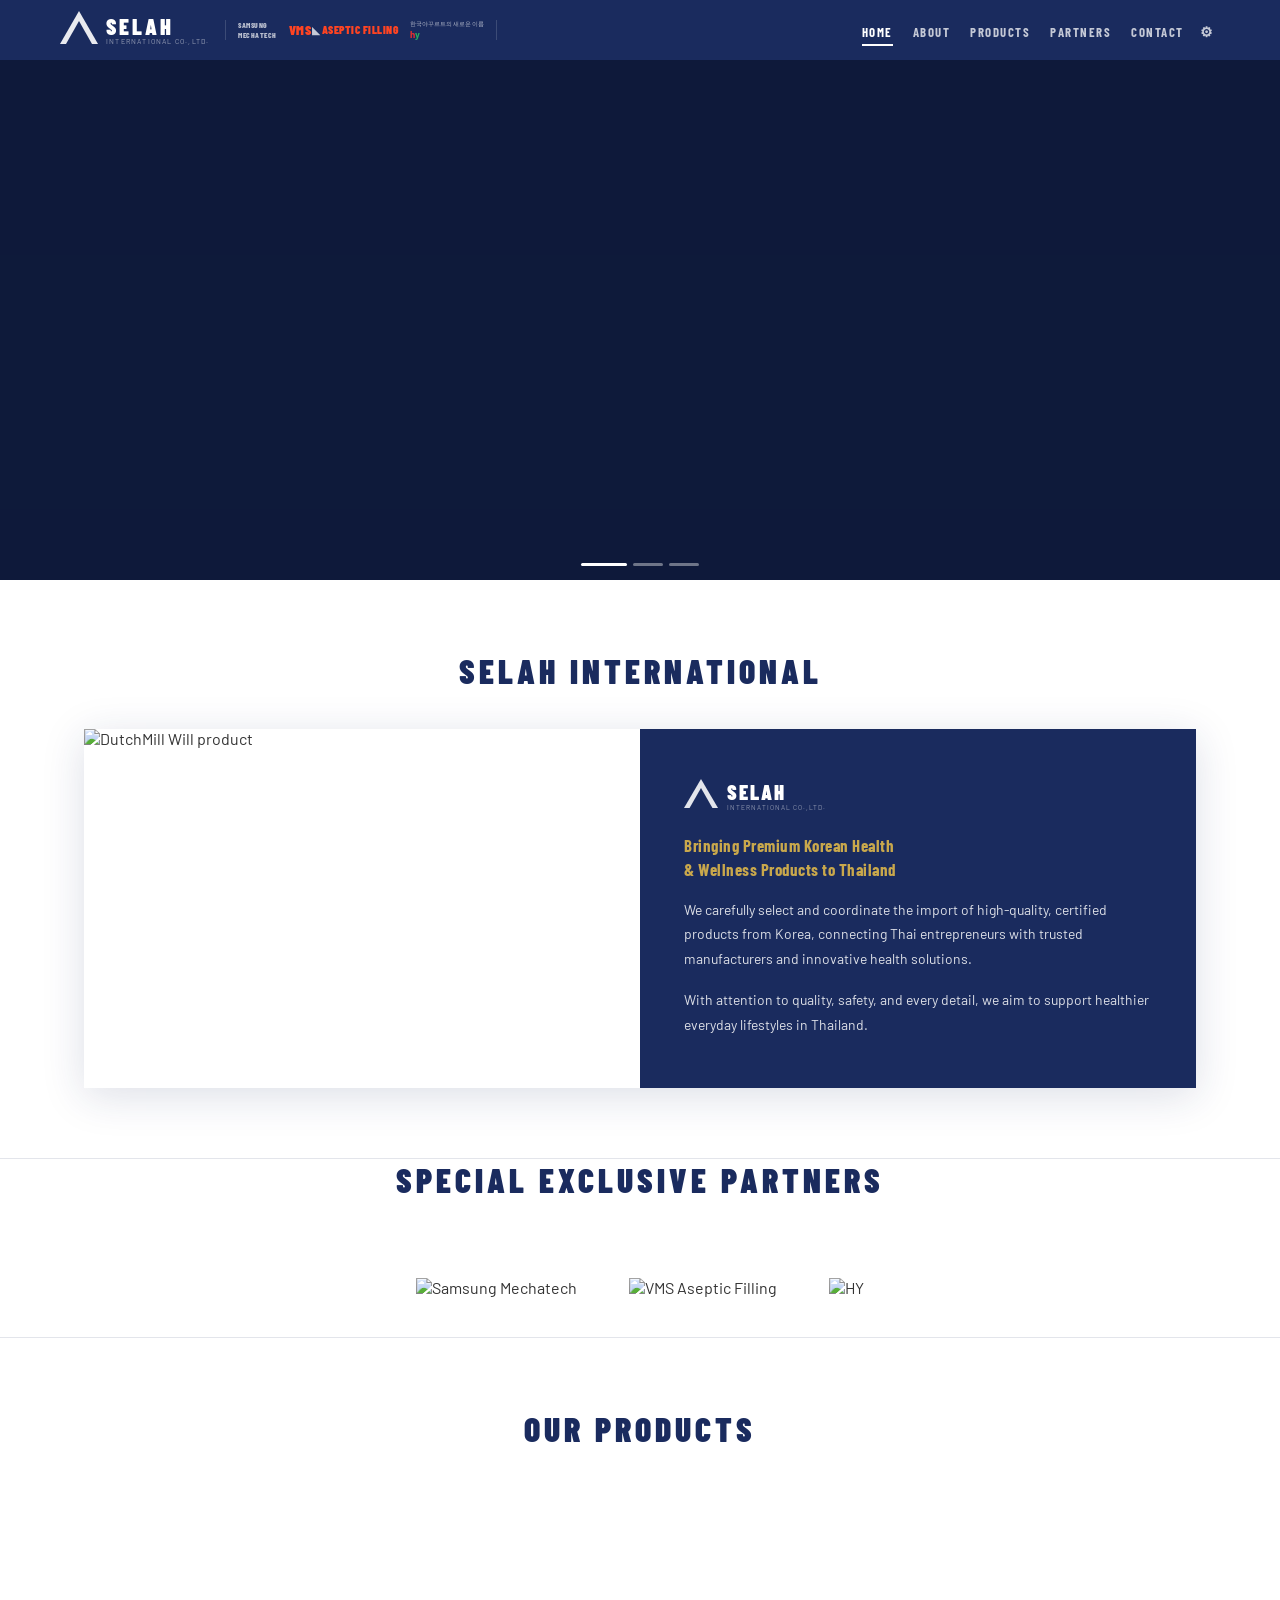
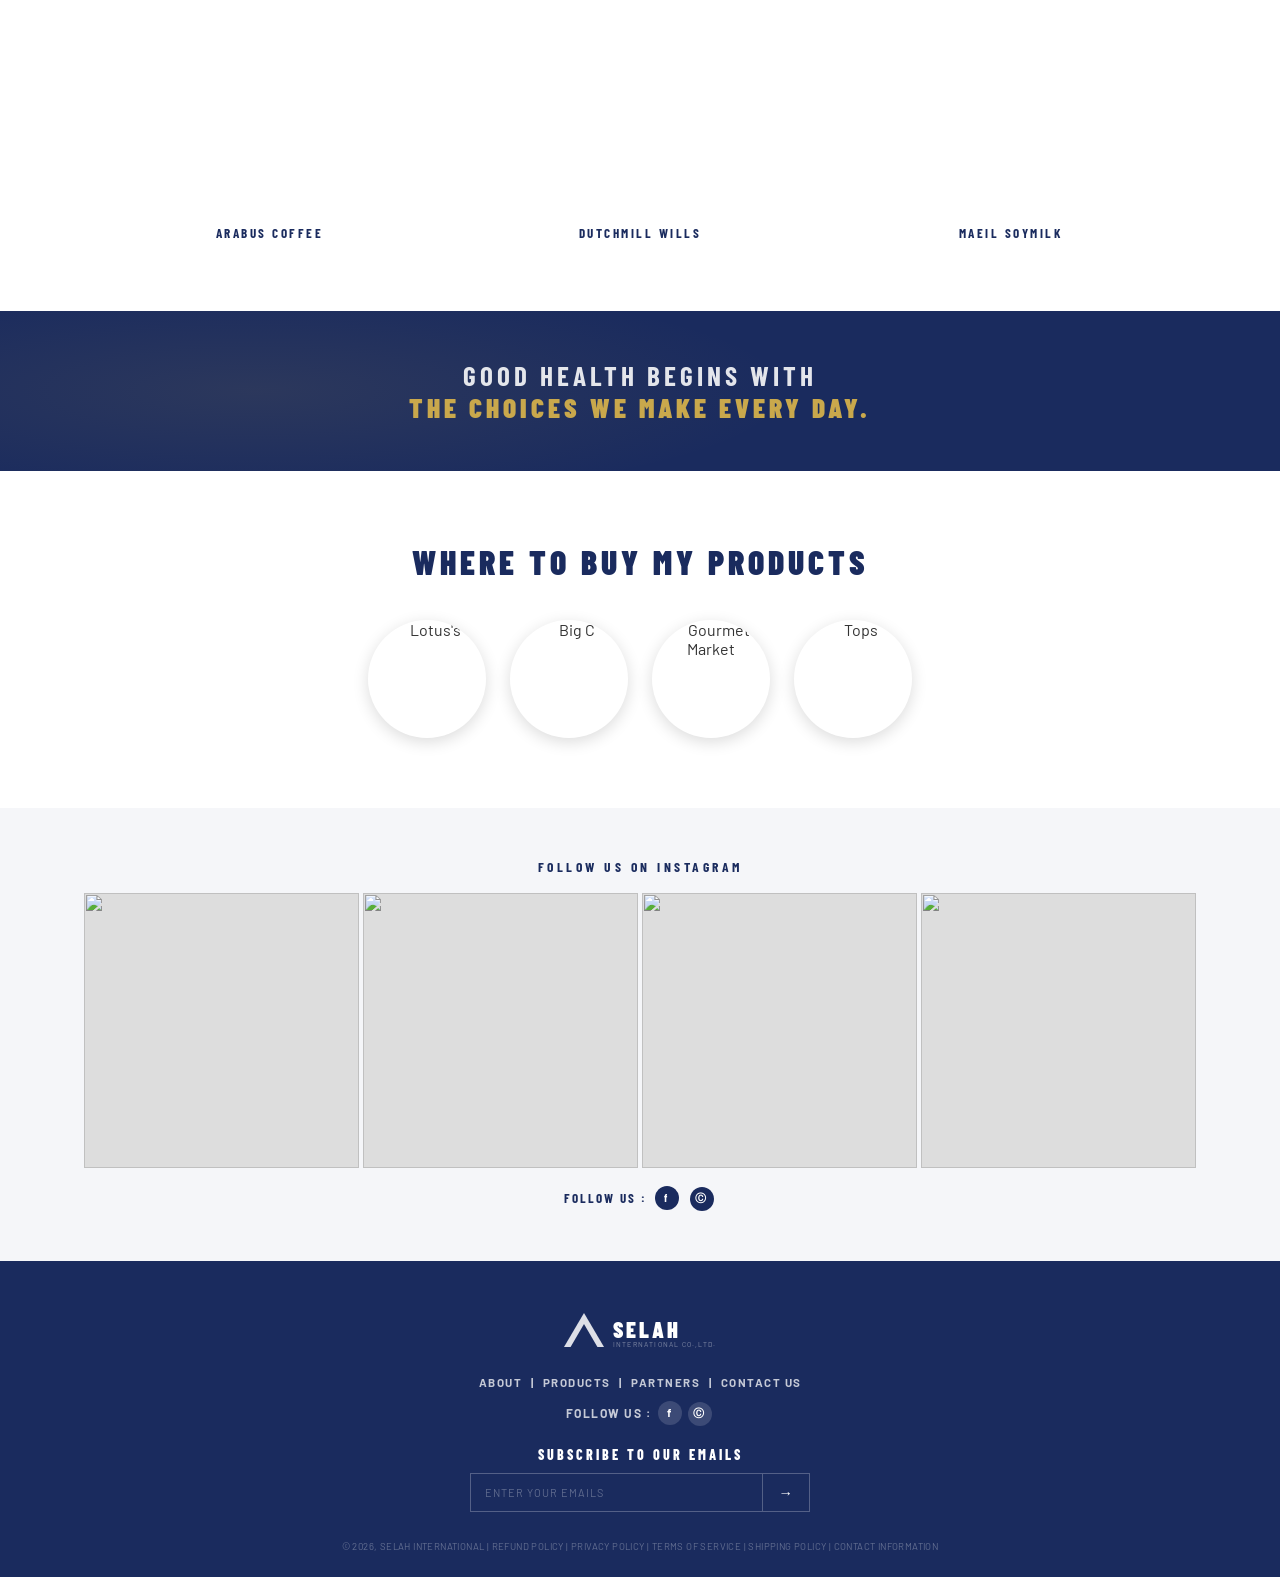
==== index.html @ b57c9bf7 "Initial commit: Selah International website with admin CMS - All pages use placehold.co mockup image" ====
<!DOCTYPE html>
<html lang="en">
<head>
  <meta charset="UTF-8">
  <meta name="viewport" content="width=device-width, initial-scale=1.0">
  <title>SELAH INTERNATIONAL — Premium Korean Health &amp; Wellness</title>
  <meta name="description" content="Bringing Premium Korean Health & Wellness Products to Thailand">
  <link rel="stylesheet" href="css/style.css">
</head>
<body>

<nav class="navbar" id="navbar">
  <div class="nav-wrap">
    <a class="brand" href="index.html">
      <div class="brand-logo"></div>
      <div class="brand-text">
        <span class="brand-name">SELAH</span>
        <span class="brand-sub">INTERNATIONAL CO.,LTD.</span>
      </div>
    </a>
    <div class="nav-partners">
      <div class="nav-p"><span class="np-samsung">SAMSUNG<br>MECHATECH</span></div>
      <div class="nav-p"><span class="np-vms">VMS<span> &#9699;</span><small>ASEPTIC FILLING</small></span></div>
      <div class="nav-p"><span class="np-hy">&#54620;&#44397;&#50556;&#44984;&#47476;&#53944;&#51032; &#49352;&#47196;&#50868; &#51060;&#47492;<br><b style="color:#e63030">h</b><b style="color:#27ae60">y</b></span></div>
    </div>
    <ul class="nav-links">
      <li><a href="index.html" class="active">HOME</a></li>
      <li><a href="about.html">ABOUT</a></li>
      <li><a href="products.html">PRODUCTS</a></li>
      <li><a href="partners.html">PARTNERS</a></li>
      <li><a href="contact.html">CONTACT</a></li>
      <li><a href="admin.html" class="nav-globe" title="Admin">&#9881;</a></li>
    </ul>
    <button class="hamburger" id="ham" aria-label="Menu"><span></span><span></span><span></span></button>
  </div>
</nav>
<nav class="mob-nav" id="mobNav">
  <a href="index.html" class="active">HOME</a>
  <a href="about.html">ABOUT</a>
  <a href="products.html">PRODUCTS</a>
  <a href="partners.html">PARTNERS</a>
  <a href="contact.html">CONTACT</a>
  <a href="admin.html">ADMIN</a>
</nav>

<!-- HERO SLIDER -->
<section class="hero">
  <div class="slide on">
    <div class="slide-bg" data-cms-bg="home-hero-1" style="background-image:url('https://placehold.co/1920x600/1a2b5e/ffffff?text=Hero+Slide+1')"></div>
    <div class="slide-shade"></div>
  </div>
  <div class="slide">
    <div class="slide-bg" data-cms-bg="home-hero-2" style="background-image:url('https://placehold.co/1920x600/2a3b6e/ffffff?text=Hero+Slide+2');background-position:center 20%"></div>
    <div class="slide-shade"></div>
  </div>
  <div class="slide">
    <div class="slide-bg" data-cms-bg="home-hero-3" style="background-image:url('https://placehold.co/1920x600/3a4b7e/ffffff?text=Hero+Slide+3')"></div>
    <div class="slide-shade"></div>
  </div>
  <div class="hero-dots">
    <span class="hdot on"></span><span class="hdot"></span><span class="hdot"></span>
  </div>
</section>

<!-- SELAH INTERNATIONAL INTRO -->
<section class="sec">
  <div class="wrap">
    <h2 class="sec-title" data-anim="up" data-cms="home-intro-title">SELAH INTERNATIONAL</h2>
    <div class="intro-grid" data-anim="up">
      <div class="intro-photo">
        <img data-cms-img="home-intro-photo" src="https://placehold.co/600x400/e8e8e8/999999?text=Intro+Photo" alt="DutchMill Will product" loading="lazy">
      </div>
      <div class="intro-card">
        <div class="intro-card-logo">
          <div class="card-logo-mark"></div>
          <div class="card-logo-texts">
            <span class="card-logo-name">SELAH</span>
            <span class="card-logo-sub">INTERNATIONAL CO.,LTD.</span>
          </div>
        </div>
        <p class="intro-tagline" data-cms="home-intro-tagline">Bringing Premium Korean Health<br>&amp; Wellness Products to Thailand</p>
        <p class="intro-body" data-cms="home-intro-body1">We carefully select and coordinate the import of high-quality, certified products from Korea, connecting Thai entrepreneurs with trusted manufacturers and innovative health solutions.</p>
        <p class="intro-body" data-cms="home-intro-body2">With attention to quality, safety, and every detail, we aim to support healthier everyday lifestyles in Thailand.</p>
      </div>
    </div>
  </div>
</section>

<!-- SPECIAL EXCLUSIVE PARTNERS -->
<div class="ep-strip">
  <div class="wrap">
    <h2 class="sec-title" data-anim="up" data-cms="home-ep-title">SPECIAL EXCLUSIVE PARTNERS</h2>
    <div class="ep-row" data-stagger>
      <div class="ep-item" data-anim="up">
        <img data-cms-img="home-ep-samsung" src="https://placehold.co/200x50/e8e8e8/1a2b5e?text=Samsung+Mechatech" alt="Samsung Mechatech">
      </div>
      <div class="ep-item" data-anim="up">
        <img data-cms-img="home-ep-vms" src="https://placehold.co/200x50/e8e8e8/cc1100?text=VMS+Aseptic" alt="VMS Aseptic Filling">
      </div>
      <div class="ep-item" data-anim="up">
        <img data-cms-img="home-ep-hy" src="https://placehold.co/200x50/e8e8e8/e63030?text=HY" alt="HY">
      </div>
    </div>
  </div>
</div>

<!-- OUR PRODUCTS -->
<section class="sec">
  <div class="wrap">
    <h2 class="sec-title" data-anim="up" data-cms="home-products-title">OUR PRODUCTS</h2>
    <div class="products-grid" data-stagger>
      <div class="prod-card" data-anim="up">
        <div class="prod-card-img" data-cms-bg="home-prod-1" style="background-image:url('https://placehold.co/400x350/f0e6d3/333333?text=Arabus+Coffee')"></div>
        <p class="prod-label" data-cms="home-prod-label-1">ARABUS COFFEE</p>
      </div>
      <div class="prod-card" data-anim="up">
        <div class="prod-card-img" data-cms-bg="home-prod-2" style="background-image:url('https://placehold.co/400x350/d3e6f0/333333?text=DutchMill+Wills')"></div>
        <p class="prod-label" data-cms="home-prod-label-2">DUTCHMILL WILLS</p>
      </div>
      <div class="prod-card" data-anim="up">
        <div class="prod-card-img" data-cms-bg="home-prod-3" style="background-image:url('https://placehold.co/400x350/e6f0d3/333333?text=Maeil+Soymilk')"></div>
        <p class="prod-label" data-cms="home-prod-label-3">MAEIL SOYMILK</p>
      </div>
    </div>
  </div>
</section>

<!-- BANNER QUOTE -->
<div class="banner">
  <p class="banner-l1" data-anim="fade" data-cms="home-banner-l1">GOOD HEALTH BEGINS WITH</p>
  <p class="banner-l2" data-anim="fade" data-cms="home-banner-l2">THE CHOICES WE MAKE EVERY DAY.</p>
</div>

<!-- WHERE TO BUY -->
<section class="sec">
  <div class="wrap-md" style="text-align:center">
    <h2 class="sec-title" data-anim="up" data-cms="home-retail-title">WHERE TO BUY MY PRODUCTS</h2>
    <div class="retail-row" data-stagger>
      <div class="retail-circle" data-anim="scale"><img data-cms-img="home-retail-1" src="https://placehold.co/120x120/ffffff/333333?text=Lotus's" alt="Lotus's"></div>
      <div class="retail-circle" data-anim="scale"><img data-cms-img="home-retail-2" src="https://placehold.co/120x120/ffffff/e63030?text=Big+C" alt="Big C"></div>
      <div class="retail-circle" data-anim="scale"><img data-cms-img="home-retail-3" src="https://placehold.co/120x120/ffffff/333333?text=Gourmet" alt="Gourmet Market"></div>
      <div class="retail-circle" data-anim="scale"><img data-cms-img="home-retail-4" src="https://placehold.co/120x120/ffffff/333333?text=Tops" alt="Tops"></div>
    </div>
  </div>
</section>

<!-- INSTAGRAM -->
<div class="ig-sec sec-sm">
  <div class="wrap">
    <p class="ig-label" data-anim="up" data-cms="home-ig-label">FOLLOW US ON INSTAGRAM</p>
    <div class="ig-grid" data-stagger>
      <div class="ig-tile" data-anim="up"><img data-cms-img="home-ig-1" src="https://placehold.co/300x300/e8e8e8/999999?text=IG+1" alt="" loading="lazy"></div>
      <div class="ig-tile" data-anim="up"><img data-cms-img="home-ig-2" src="https://placehold.co/300x300/e0e0e0/999999?text=IG+2" alt="" loading="lazy"></div>
      <div class="ig-tile" data-anim="up"><img data-cms-img="home-ig-3" src="https://placehold.co/300x300/d8d8d8/999999?text=IG+3" alt="" loading="lazy"></div>
      <div class="ig-tile" data-anim="up"><img data-cms-img="home-ig-4" src="https://placehold.co/300x300/d0d0d0/999999?text=IG+4" alt="" loading="lazy"></div>
    </div>
    <p class="ig-follow" data-anim="fade">FOLLOW US : <a href="#" aria-label="Facebook">f</a> <a href="#" aria-label="Instagram">&#9400;</a></p>
  </div>
</div>

<!-- FOOTER -->
<footer class="footer">
  <div class="footer-in">
    <div class="foot-logo">
      <div class="foot-logo-mark"></div>
      <div class="foot-logo-text">
        <div class="foot-logo-name">SELAH</div>
        <div class="foot-logo-sub">INTERNATIONAL CO.,LTD.</div>
      </div>
    </div>
    <nav class="foot-nav"><a href="about.html">ABOUT</a> | <a href="products.html">PRODUCTS</a> | <a href="partners.html">PARTNERS</a> | <a href="contact.html">CONTACT US</a></nav>
    <p class="foot-follow">FOLLOW US : <a href="#" class="foot-social">f</a><a href="#" class="foot-social">&#9400;</a></p>
    <p class="foot-sub-title">SUBSCRIBE TO OUR EMAILS</p>
    <div class="foot-sub-form"><input type="email" placeholder="ENTER YOUR EMAILS" aria-label="Email"><button aria-label="Subscribe">&#8594;</button></div>
    <p class="foot-copy" data-cms="footer-copy">&copy; 2026, SELAH INTERNATIONAL | REFUND POLICY | PRIVACY POLICY | TERMS OF SERVICE | SHIPPING POLICY | CONTACT INFORMATION</p>
  </div>
</footer>

<script src="js/main.js"></script>
<script src="js/cms.js"></script>
</body>
</html>
---- css/style.css ----
/* ============================================================
   SELAH INTERNATIONAL — MASTER STYLESHEET v3
   Pixel-perfect match to design mockup
   Navy #1a2b5e · White #fff · Gold #c9a84c
   Font: Barlow + Barlow Condensed
   ============================================================ */

@import url('https://fonts.googleapis.com/css2?family=Barlow:ital,wght@0,300;0,400;0,600;0,700;0,800;1,400&family=Barlow+Condensed:wght@500;600;700;800;900&display=swap');

*, *::before, *::after { box-sizing: border-box; margin: 0; padding: 0; }

:root {
  --navy:       #1a2b5e;
  --navy-dark:  #0e1a3a;
  --navy-mid:   #223070;
  --white:      #ffffff;
  --gold:       #c9a84c;
  --red:        #e63030;
  --green:      #27ae60;
  --body-text:  #333333;
  --mid-gray:   #666666;
  --light-gray: #f5f6f9;
  --border:     #1a2b5e;
  --ease:       cubic-bezier(0.25, 0.46, 0.45, 0.94);
}

html { scroll-behavior: smooth; }
body { font-family: 'Barlow', sans-serif; color: var(--body-text); background: #fff; overflow-x: hidden; }
a { text-decoration: none; color: inherit; }
img { display: block; max-width: 100%; }
button { cursor: pointer; font-family: inherit; }

/* ============================================================
   SCROLL REVEAL ANIMATIONS
   ============================================================ */
[data-anim] {
  opacity: 0;
  transition: opacity 0.7s var(--ease), transform 0.7s var(--ease);
}
[data-anim="up"]    { transform: translateY(40px); }
[data-anim="left"]  { transform: translateX(-50px); }
[data-anim="right"] { transform: translateX(50px); }
[data-anim="scale"] { transform: scale(0.9); }
[data-anim="fade"]  { transform: none; }

[data-anim].in {
  opacity: 1;
  transform: none !important;
}

/* Stagger children */
[data-stagger] > [data-anim]:nth-child(1) { transition-delay: 0.00s; }
[data-stagger] > [data-anim]:nth-child(2) { transition-delay: 0.12s; }
[data-stagger] > [data-anim]:nth-child(3) { transition-delay: 0.24s; }
[data-stagger] > [data-anim]:nth-child(4) { transition-delay: 0.36s; }

/* ============================================================
   NAVBAR
   ============================================================ */
.navbar {
  background: var(--navy);
  position: sticky;
  top: 0;
  z-index: 9000;
  width: 100%;
  transition: box-shadow 0.3s;
}
.navbar.shadow { box-shadow: 0 2px 20px rgba(0,0,0,0.4); }

.nav-wrap {
  max-width: 1200px;
  margin: 0 auto;
  padding: 0 20px;
  height: 60px;
  display: flex;
  align-items: center;
  gap: 16px;
}

/* Brand */
.brand { display: flex; align-items: center; gap: 8px; flex-shrink: 0; }
.brand-logo {
  width: 38px; height: 38px;
  position: relative; flex-shrink: 0;
}
.brand-logo::before {
  content: '';
  position: absolute;
  left: 50%; top: 0;
  transform: translateX(-50%);
  width: 0; height: 0;
  border-left: 19px solid transparent;
  border-right: 19px solid transparent;
  border-bottom: 33px solid rgba(255,255,255,0.9);
}
.brand-logo::after {
  content: '';
  position: absolute;
  left: 50%; top: 10px;
  transform: translateX(-50%);
  width: 0; height: 0;
  border-left: 13px solid transparent;
  border-right: 13px solid transparent;
  border-bottom: 23px solid var(--navy);
}
.brand-text { display: flex; flex-direction: column; line-height: 1; }
.brand-name {
  font-family: 'Barlow Condensed', sans-serif;
  font-size: 1.4rem; font-weight: 900;
  letter-spacing: 3px; color: #fff;
}
.brand-sub {
  font-size: 0.45rem; letter-spacing: 1.2px;
  color: rgba(255,255,255,0.55);
  text-transform: uppercase;
  margin-top: 1px;
}

/* Partner micro-logos in nav */
.nav-partners {
  display: flex;
  align-items: center;
  gap: 12px;
  padding: 0 12px;
  border-left: 1px solid rgba(255,255,255,0.15);
  border-right: 1px solid rgba(255,255,255,0.15);
  flex-shrink: 0;
}
.nav-p { display: flex; align-items: center; }
.nav-p img { height: 28px; object-fit: contain; filter: brightness(0) invert(1); opacity: 0.75; }
/* Text fallbacks */
.np-samsung {
  font-family: 'Barlow Condensed', sans-serif;
  font-size: 0.48rem; font-weight: 800;
  color: rgba(255,255,255,0.7);
  letter-spacing: 0.5px; line-height: 1.3;
}
.np-vms {
  font-family: 'Barlow Condensed', sans-serif;
  font-size: 0.85rem; font-weight: 900;
  color: #ff4422; letter-spacing: 0.5px;
  display: flex; align-items: center; gap: 1px;
}
.np-vms span { color: rgba(255,255,255,0.75); font-size: 0.65rem; }
.np-hy { font-size: 0.38rem; color: rgba(255,255,255,0.65); line-height: 1.3; }
.np-hy b { font-size: 0.6rem; }

/* Nav links */
.nav-links {
  list-style: none;
  display: flex;
  align-items: center;
  gap: 0;
  margin-left: auto;
}
.nav-links a {
  font-family: 'Barlow Condensed', sans-serif;
  font-size: 0.8rem; font-weight: 700;
  letter-spacing: 1.5px;
  color: rgba(255,255,255,0.75);
  padding: 6px 10px;
  text-transform: uppercase;
  position: relative;
  transition: color 0.2s;
}
.nav-links a::after {
  content: '';
  position: absolute; bottom: 0; left: 10px; right: 10px;
  height: 2px; background: #fff;
  transform: scaleX(0);
  transition: transform 0.25s var(--ease);
}
.nav-links a:hover,
.nav-links a.active { color: #fff; }
.nav-links a:hover::after,
.nav-links a.active::after { transform: scaleX(1); }
.nav-globe { font-size: 0.9rem !important; padding: 6px 6px !important; }

/* Hamburger */
.hamburger {
  display: none; background: none; border: none;
  flex-direction: column; gap: 5px;
  padding: 6px; margin-left: auto;
}
.hamburger span {
  display: block; width: 22px; height: 2px;
  background: #fff; border-radius: 1px;
  transition: transform 0.3s, opacity 0.3s;
}
.hamburger.open span:nth-child(1) { transform: translateY(7px) rotate(45deg); }
.hamburger.open span:nth-child(2) { opacity: 0; }
.hamburger.open span:nth-child(3) { transform: translateY(-7px) rotate(-45deg); }

/* Mobile drawer */
.mob-nav {
  position: fixed; top: 60px; left: 0; right: 0; bottom: 0;
  background: var(--navy-dark);
  z-index: 8999;
  display: none;
  flex-direction: column;
  padding: 28px 28px;
  gap: 0;
  transform: translateX(100%);
  transition: transform 0.35s var(--ease);
}
.mob-nav.open { transform: none; }
.mob-nav a {
  font-family: 'Barlow Condensed', sans-serif;
  font-size: 1.8rem; font-weight: 800;
  letter-spacing: 3px; color: rgba(255,255,255,0.75);
  padding: 14px 0;
  border-bottom: 1px solid rgba(255,255,255,0.08);
  transition: color 0.2s, padding-left 0.2s;
}
.mob-nav a:hover, .mob-nav a.active { color: #fff; padding-left: 10px; }

/* ============================================================
   HERO SLIDER
   ============================================================ */
.hero {
  position: relative;
  height: clamp(280px, 48vw, 520px);
  overflow: hidden;
  background: var(--navy-dark);
}
.slide {
  position: absolute; inset: 0;
  opacity: 0;
  transition: opacity 0.9s ease;
}
.slide.on { opacity: 1; }
.slide-bg {
  width: 100%; height: 100%;
  background-size: cover; background-position: center;
  transform: scale(1.06);
  transition: transform 6s linear;
}
.slide.on .slide-bg { transform: scale(1); }
.slide-shade {
  position: absolute; inset: 0;
  background: rgba(15, 26, 58, 0.3);
}
/* Dots */
.hero-dots {
  position: absolute; bottom: 14px; left: 50%;
  transform: translateX(-50%);
  display: flex; gap: 6px; z-index: 5;
}
.hdot {
  width: 30px; height: 3px; border-radius: 2px;
  background: rgba(255,255,255,0.4);
  cursor: pointer;
  transition: all 0.3s;
}
.hdot.on { background: #fff; width: 46px; }

/* ============================================================
   COMMON SECTIONS
   ============================================================ */
.wrap { max-width: 1160px; margin: 0 auto; padding: 0 24px; }
.wrap-sm { max-width: 760px; margin: 0 auto; padding: 0 24px; }
.wrap-md { max-width: 940px; margin: 0 auto; padding: 0 24px; }

.sec { padding: 70px 0; }
.sec-sm { padding: 50px 0; }

.sec-title {
  font-family: 'Barlow Condensed', sans-serif;
  font-size: clamp(1.65rem, 3vw, 2.1rem);
  font-weight: 900;
  letter-spacing: 4px;
  color: var(--navy);
  text-align: center;
  margin-bottom: 38px;
  text-transform: uppercase;
}

/* ============================================================
   HOME: INTRO GRID
   ============================================================ */
.intro-grid {
  display: grid;
  grid-template-columns: 1fr 1fr;
  overflow: hidden;
  box-shadow: 0 8px 40px rgba(26,43,94,0.15);
}
.intro-photo {
  overflow: hidden; position: relative;
  min-height: 300px;
}
.intro-photo img {
  width: 100%; height: 100%;
  object-fit: cover;
  transition: transform 7s linear;
}
.intro-photo:hover img { transform: scale(1.04); }

.intro-card {
  background: var(--navy);
  padding: 50px 44px;
  display: flex; flex-direction: column;
  justify-content: center; gap: 16px;
}
.intro-card-logo {
  display: flex; align-items: center; gap: 9px;
  margin-bottom: 4px;
}
.card-logo-mark {
  width: 34px; height: 34px; position: relative; flex-shrink: 0;
}
.card-logo-mark::before {
  content: ''; position: absolute; left: 50%; top: 0;
  transform: translateX(-50%);
  width: 0; height: 0;
  border-left: 17px solid transparent;
  border-right: 17px solid transparent;
  border-bottom: 29px solid rgba(255,255,255,0.88);
}
.card-logo-mark::after {
  content: ''; position: absolute; left: 50%; top: 9px;
  transform: translateX(-50%);
  width: 0; height: 0;
  border-left: 12px solid transparent;
  border-right: 12px solid transparent;
  border-bottom: 21px solid var(--navy);
}
.card-logo-texts { display: flex; flex-direction: column; line-height: 1; }
.card-logo-name {
  font-family: 'Barlow Condensed', sans-serif;
  font-size: 1.3rem; font-weight: 900;
  letter-spacing: 2px; color: #fff;
}
.card-logo-sub {
  font-size: 0.42rem; letter-spacing: 1px;
  color: rgba(255,255,255,0.5); margin-top: 1px;
}
.intro-tagline {
  font-family: 'Barlow Condensed', sans-serif;
  font-size: 1.05rem; font-weight: 700;
  color: var(--gold); letter-spacing: 0.5px;
  line-height: 1.45;
}
.intro-body {
  font-size: 0.87rem;
  color: rgba(255,255,255,0.85);
  line-height: 1.78;
}

/* ============================================================
   HOME: EXCLUSIVE PARTNERS STRIP
   ============================================================ */
.ep-strip {
  border-top: 1px solid rgba(26,43,94,0.12);
  border-bottom: 1px solid rgba(26,43,94,0.12);
}
.ep-row {
  display: flex;
  align-items: center;
  justify-content: center;
  gap: 52px;
  flex-wrap: wrap;
  padding: 40px 24px;
}
.ep-item {
  display: flex; align-items: center;
  transition: transform 0.3s var(--ease);
}
.ep-item:hover { transform: translateY(-3px); }
.ep-item img { max-height: 40px; object-fit: contain; }
/* text fallbacks */
.ep-txt-samsung {
  font-family: 'Barlow Condensed', sans-serif;
  font-size: 0.72rem; font-weight: 800;
  color: var(--navy); letter-spacing: 1px; line-height: 1.2;
  display: flex; align-items: center; gap: 8px;
}
.ep-txt-samsung .sm-icon {
  width: 32px; height: 32px; border-radius: 4px;
  background: linear-gradient(135deg,#e03,#36f,#e03);
  display: flex; align-items: center; justify-content: center;
  color: #fff; font-size: 1rem;
}
.ep-txt-vms {
  font-family: 'Barlow Condensed', sans-serif;
  font-size: 1.5rem; font-weight: 900;
  color: #cc1100; letter-spacing: 1px;
  display: flex; align-items: center; gap: 2px;
}
.ep-txt-vms small {
  font-size: 0.55rem; letter-spacing: 3px;
  color: var(--navy); font-weight: 700;
  display: block; margin-top: 2px; line-height: 1;
}
.ep-txt-vms .vt { color: var(--navy); font-size: 1.1rem; }
.ep-txt-hy {
  font-size: 0.44rem; color: #777; line-height: 1.4;
  display: flex; align-items: center; gap: 4px;
}
.ep-txt-hy b { font-size: 0.75rem; }

/* ============================================================
   HOME: PRODUCTS GRID
   ============================================================ */
.products-grid {
  display: grid;
  grid-template-columns: repeat(3, 1fr);
  gap: 0;
}
.prod-card {
  position: relative; overflow: hidden;
  cursor: pointer;
}
.prod-card-img {
  width: 100%;
  padding-bottom: 88%;
  background-size: cover;
  background-position: center;
  transition: transform 0.6s var(--ease);
}
.prod-card:hover .prod-card-img { transform: scale(1.06); }
.prod-label {
  text-align: center;
  font-family: 'Barlow Condensed', sans-serif;
  font-size: 0.82rem; font-weight: 700;
  letter-spacing: 2.5px;
  color: var(--navy);
  padding: 12px 8px 0;
  text-transform: uppercase;
}

/* ============================================================
   BANNER QUOTE
   ============================================================ */
.banner {
  background: var(--navy);
  padding: 48px 24px;
  text-align: center;
  position: relative; overflow: hidden;
}
.banner::before {
  content: '';
  position: absolute; inset: 0;
  background: radial-gradient(ellipse 60% 100% at 20% 50%, rgba(201,168,76,0.1) 0%, transparent 70%);
}
.banner-l1 {
  font-family: 'Barlow Condensed', sans-serif;
  font-size: clamp(1.2rem, 2.8vw, 1.7rem);
  font-weight: 700; letter-spacing: 4px;
  color: rgba(255,255,255,0.88);
  position: relative;
}
.banner-l2 {
  font-family: 'Barlow Condensed', sans-serif;
  font-size: clamp(1.2rem, 2.8vw, 1.7rem);
  font-weight: 900; letter-spacing: 4px;
  color: var(--gold);
  position: relative;
}

/* ============================================================
   WHERE TO BUY
   ============================================================ */
.retail-row {
  display: flex; justify-content: center;
  align-items: center; gap: 24px; flex-wrap: wrap;
}
.retail-circle {
  width: 118px; height: 118px;
  border-radius: 50%; overflow: hidden;
  box-shadow: 0 4px 16px rgba(0,0,0,0.14);
  transition: transform 0.35s var(--ease), box-shadow 0.35s;
  cursor: pointer;
}
.retail-circle:hover {
  transform: translateY(-6px) scale(1.05);
  box-shadow: 0 14px 32px rgba(0,0,0,0.2);
}
.retail-circle img { width: 100%; height: 100%; object-fit: cover; }

/* ============================================================
   INSTAGRAM SECTION
   ============================================================ */
.ig-sec { background: var(--light-gray); }
.ig-label {
  font-family: 'Barlow Condensed', sans-serif;
  font-size: 0.85rem; font-weight: 700;
  letter-spacing: 3.5px; color: var(--navy);
  text-align: center; margin-bottom: 18px;
}
.ig-grid {
  display: grid;
  grid-template-columns: repeat(4,1fr);
  gap: 4px; margin-bottom: 18px;
}
.ig-tile { aspect-ratio: 1; overflow: hidden; position: relative; background: #ddd; }
.ig-tile img { width: 100%; height: 100%; object-fit: cover; transition: transform 0.45s var(--ease); }
.ig-tile:hover img { transform: scale(1.09); }
.ig-tile::after {
  content: ''; position: absolute; inset: 0;
  background: rgba(26,43,94,0);
  transition: background 0.3s;
}
.ig-tile:hover::after { background: rgba(26,43,94,0.18); }

.ig-follow {
  text-align: center;
  font-family: 'Barlow Condensed', sans-serif;
  font-size: 0.82rem; font-weight: 700;
  letter-spacing: 2px; color: var(--navy);
}
.ig-follow a {
  display: inline-flex; align-items: center; justify-content: center;
  width: 24px; height: 24px;
  background: var(--navy); color: #fff;
  border-radius: 50%; font-size: 0.7rem;
  margin: 0 3px;
  transition: transform 0.2s, background 0.2s;
}
.ig-follow a:hover { transform: scale(1.15); background: var(--navy-mid); }

/* ============================================================
   FOOTER
   ============================================================ */
.footer {
  background: var(--navy);
  padding: 52px 24px 22px;
}
.footer-in {
  max-width: 640px; margin: 0 auto; text-align: center;
}
.foot-logo {
  display: flex; align-items: center; justify-content: center;
  gap: 9px; margin-bottom: 22px;
}
.foot-logo-mark {
  width: 40px; height: 40px; position: relative; flex-shrink: 0;
}
.foot-logo-mark::before {
  content: ''; position: absolute; left: 50%; top: 0;
  transform: translateX(-50%);
  width: 0; height: 0;
  border-left: 20px solid transparent;
  border-right: 20px solid transparent;
  border-bottom: 34px solid rgba(255,255,255,0.85);
}
.foot-logo-mark::after {
  content: ''; position: absolute; left: 50%; top: 11px;
  transform: translateX(-50%);
  width: 0; height: 0;
  border-left: 14px solid transparent;
  border-right: 14px solid transparent;
  border-bottom: 24px solid var(--navy);
}
.foot-logo-text { text-align: left; }
.foot-logo-name {
  font-family: 'Barlow Condensed', sans-serif;
  font-size: 1.4rem; font-weight: 900;
  letter-spacing: 3px; color: #fff; line-height: 1;
}
.foot-logo-sub {
  font-size: 0.44rem; letter-spacing: 1.2px;
  color: rgba(255,255,255,0.45);
}
.foot-nav {
  font-size: 0.72rem; font-weight: 700;
  letter-spacing: 1.5px;
  color: rgba(255,255,255,0.75);
  margin-bottom: 12px;
}
.foot-nav a { color: rgba(255,255,255,0.75); margin: 0 5px; transition: color 0.2s; }
.foot-nav a:hover { color: #fff; }
.foot-follow {
  font-size: 0.75rem; font-weight: 700;
  letter-spacing: 1.5px;
  color: rgba(255,255,255,0.75);
  margin-bottom: 20px;
}
.foot-social {
  display: inline-flex; align-items: center; justify-content: center;
  width: 24px; height: 24px; border-radius: 50%;
  background: rgba(255,255,255,0.15);
  color: #fff; font-size: 0.7rem; margin: 0 3px;
  transition: background 0.2s, transform 0.2s;
}
.foot-social:hover { background: rgba(255,255,255,0.28); transform: scale(1.12); }
.foot-sub-title {
  font-family: 'Barlow Condensed', sans-serif;
  font-size: 0.88rem; font-weight: 800;
  letter-spacing: 3px; color: #fff;
  margin-bottom: 10px;
}
.foot-sub-form {
  display: flex;
  border: 1.5px solid rgba(255,255,255,0.25);
  max-width: 340px; margin: 0 auto 26px;
  transition: border-color 0.25s;
}
.foot-sub-form:focus-within { border-color: rgba(255,255,255,0.55); }
.foot-sub-form input {
  flex: 1; background: none; border: none; outline: none;
  color: rgba(255,255,255,0.8);
  padding: 10px 14px;
  font-family: 'Barlow', sans-serif;
  font-size: 0.7rem; letter-spacing: 1px;
}
.foot-sub-form input::placeholder { color: rgba(255,255,255,0.3); font-size: 0.68rem; }
.foot-sub-form button {
  background: none; border: none;
  border-left: 1.5px solid rgba(255,255,255,0.25);
  color: #fff; padding: 10px 16px;
  font-size: 0.9rem;
  transition: background 0.2s;
}
.foot-sub-form button:hover { background: rgba(255,255,255,0.1); }
.foot-copy {
  font-size: 0.6rem; color: rgba(255,255,255,0.32);
  letter-spacing: 0.4px; line-height: 1.8;
}

/* ============================================================
   ABOUT PAGE
   ============================================================ */
.page-hero {
  height: clamp(220px, 28vw, 360px);
  overflow: hidden; position: relative;
  background: #0a1020;
}
.page-hero-bg {
  width: 100%; height: 100%;
  background-size: cover; background-position: center 35%;
  animation: heroZoom 9s ease-out forwards;
}
@keyframes heroZoom { from { transform: scale(1.06); } to { transform: scale(1); } }

/* About body text */
.about-title {
  font-family: 'Barlow Condensed', sans-serif;
  font-size: clamp(1.5rem, 3vw, 2rem);
  font-weight: 900; letter-spacing: 4px;
  color: var(--navy); text-align: center;
  margin-bottom: 28px;
}
.about-logo-center {
  display: flex; align-items: center; justify-content: center;
  gap: 10px; margin-bottom: 32px;
}
.about-logo-mark {
  width: 40px; height: 40px; position: relative;
}
.about-logo-mark::before {
  content: ''; position: absolute; left: 50%; top: 0;
  transform: translateX(-50%);
  width: 0; height: 0;
  border-left: 20px solid transparent;
  border-right: 20px solid transparent;
  border-bottom: 34px solid var(--navy);
}
.about-logo-mark::after {
  content: ''; position: absolute; left: 50%; top: 11px;
  transform: translateX(-50%);
  width: 0; height: 0;
  border-left: 14px solid transparent;
  border-right: 14px solid transparent;
  border-bottom: 24px solid #fff;
}
.about-logo-texts .al-name {
  font-family: 'Barlow Condensed', sans-serif;
  font-size: 1.4rem; font-weight: 900;
  letter-spacing: 2.5px; color: var(--navy); line-height: 1;
}
.about-logo-texts .al-sub {
  font-size: 0.42rem; letter-spacing: 1px;
  color: rgba(26,43,94,0.5);
}

.body-para {
  text-align: center;
  font-size: 0.92rem;
  line-height: 1.82;
  color: var(--body-text);
  max-width: 620px;
  margin: 0 auto 18px;
}
.body-para.bold { font-weight: 700; color: var(--navy); }

/* Full-width photo in about */
.about-photo {
  width: 100%;
  max-height: 400px;
  overflow: hidden;
}
.about-photo img { width: 100%; object-fit: cover; object-position: center; }

/* ============================================================
   SPECIAL EXCLUSIVE PARTNERS (about2 page)
   ============================================================ */
.sep-title {
  font-family: 'Barlow Condensed', sans-serif;
  font-size: clamp(1.5rem, 3vw, 2rem);
  font-weight: 900; letter-spacing: 4px;
  color: var(--navy); text-align: center;
  margin-bottom: 36px;
}
.partner-showcase {
  text-align: center;
  padding: 56px 24px;
  border-top: 1px solid rgba(26,43,94,0.1);
}
.ps-logo { margin: 0 auto 22px; display: flex; align-items: center; justify-content: center; }
.ps-logo img { max-height: 110px; max-width: 340px; object-fit: contain; }
.ps-name {
  font-family: 'Barlow Condensed', sans-serif;
  font-size: 1.05rem; font-weight: 800;
  letter-spacing: 3px; color: var(--navy);
  margin-bottom: 4px;
}
.ps-url {
  font-size: 0.75rem; font-weight: 700;
  letter-spacing: 2px; color: #666;
}

/* ============================================================
   PARTNERS PAGE
   ============================================================ */
.partner-block {
  text-align: center;
  padding: 60px 24px;
  border-top: 1px solid rgba(26,43,94,0.1);
  transition: background 0.3s;
}
.partner-block:first-of-type { border-top: none; }
.partner-block:hover { background: var(--light-gray); }

.pb-logo-wrap {
  margin: 0 auto 24px;
  display: flex; align-items: center; justify-content: center;
  min-height: 140px;
}
.pb-logo-wrap img {
  max-height: 145px; max-width: 300px;
  object-fit: contain;
  transition: transform 0.35s var(--ease);
}
.partner-block:hover .pb-logo-wrap img { transform: scale(1.04); }
.pb-name {
  font-family: 'Barlow Condensed', sans-serif;
  font-size: 1.1rem; font-weight: 800;
  letter-spacing: 3px; color: var(--navy);
  margin-bottom: 4px;
}
.pb-url {
  font-size: 0.75rem; font-weight: 700;
  letter-spacing: 2px; color: #666;
}

/* ============================================================
   PRODUCTS PAGE
   ============================================================ */
.prod-hero {
  height: clamp(260px, 40vw, 500px);
  overflow: hidden; position: relative;
  background: #1a0a00;
}
.prod-hero-bg {
  width: 100%; height: 100%;
  background-size: cover; background-position: center 25%;
  animation: heroZoom 9s ease-out forwards;
}
.prod-page-title {
  font-family: 'Barlow Condensed', sans-serif;
  font-size: clamp(1.5rem, 3vw, 2rem);
  font-weight: 900; letter-spacing: 4px;
  color: var(--navy); text-align: center;
  margin-bottom: 6px;
  border-bottom: 2.5px solid var(--navy);
  padding-bottom: 16px;
  max-width: 260px;
  margin-left: auto; margin-right: auto;
}
.prod-detail-grid {
  display: grid;
  grid-template-columns: 260px 1fr;
  gap: 56px; align-items: start;
}
.bottle-wrap {
  position: sticky; top: 80px;
  text-align: center;
}
.bottle-wrap img {
  max-height: 460px; object-fit: contain; margin: 0 auto;
  filter: drop-shadow(0 12px 30px rgba(0,0,0,0.18));
  transition: transform 0.45s var(--ease);
}
.bottle-wrap:hover img { transform: scale(1.03) translateY(-5px); }

.dm-will-logo { margin-bottom: 20px; }
.dm-will-logo img { max-height: 75px; object-fit: contain; }
/* text fallback */
.dm-brand-text .dm-blue { color: #1976d2; font-family: 'Barlow Condensed',sans-serif; font-size: 2rem; font-weight: 900; }
.dm-brand-text .dm-kr   { color: var(--gold); font-size: 1.6rem; font-weight: 700; }
.dm-brand-text .dm-will { display: block; color: var(--gold); font-family: 'Barlow Condensed',sans-serif; font-size: 1.4rem; font-weight: 900; letter-spacing: 3px; }

.prod-lead {
  color: var(--navy); font-weight: 700;
  font-size: 0.97rem; line-height: 1.72;
  margin-bottom: 16px;
}
.prod-body { font-size: 0.87rem; color: #444; line-height: 1.85; }

/* ============================================================
   CONTACT PAGE
   ============================================================ */
.contact-info { text-align: center; margin-bottom: 44px; }
.ci-name-en {
  font-family: 'Barlow Condensed', sans-serif;
  font-size: 1.3rem; font-weight: 800;
  letter-spacing: 2.5px; color: var(--navy);
  margin-bottom: 7px;
}
.ci-addr-en {
  font-size: 0.85rem; letter-spacing: 1px;
  color: var(--navy); line-height: 1.85;
  margin-bottom: 22px;
}
.ci-name-th {
  font-size: 1.05rem; font-weight: 700;
  color: var(--navy); margin-bottom: 6px;
}
.ci-addr-th { font-size: 0.88rem; color: var(--navy); line-height: 1.85; margin-bottom: 22px; }
.ci-row { font-size: 0.88rem; letter-spacing: 1.5px; color: var(--navy); margin-bottom: 4px; }
.ci-row strong { font-size: 0.95rem; }

/* Form */
.cform { max-width: 580px; margin: 0 auto; }
.cform-row { margin-bottom: 12px; }
.cform-row.two { display: grid; grid-template-columns: 1fr 1fr; gap: 12px; }
.cform-row.center { text-align: center; margin-top: 20px; }

.cf {
  width: 100%; border: 1.5px solid var(--navy);
  padding: 14px 16px;
  font-family: 'Barlow', sans-serif;
  font-size: 0.82rem; letter-spacing: 1.5px;
  color: #333; background: transparent; outline: none;
  transition: box-shadow 0.2s, border-color 0.2s;
}
.cf::placeholder { color: #aaa; font-size: 0.78rem; }
.cf:focus { border-color: var(--navy-mid); box-shadow: 0 0 0 3px rgba(26,43,94,0.08); }
textarea.cf { resize: vertical; min-height: 155px; display: block; }

.submit-btn {
  background: var(--navy); color: #fff; border: none;
  padding: 14px 64px;
  font-family: 'Barlow Condensed', sans-serif;
  font-size: 1.05rem; font-weight: 800;
  letter-spacing: 4px; text-transform: uppercase;
  position: relative; overflow: hidden;
  transition: background 0.25s, transform 0.2s;
}
.submit-btn::after {
  content: ''; position: absolute;
  top: 0; left: -100%; width: 100%; height: 100%;
  background: linear-gradient(90deg, transparent 0%, rgba(255,255,255,0.12) 50%, transparent 100%);
  transition: left 0.45s;
}
.submit-btn:hover { background: var(--navy-mid); transform: translateY(-2px); }
.submit-btn:hover::after { left: 100%; }
.submit-btn:active { transform: translateY(0); }
.form-msg { text-align: center; margin-top: 16px; padding: 11px 18px; font-weight: 700; font-size: 0.84rem; }

/* ============================================================
   RESPONSIVE — TABLET 960px
   ============================================================ */
@media (max-width: 960px) {
  .nav-partners { display: none; }
  .intro-grid { grid-template-columns: 1fr; }
  .intro-photo { min-height: 260px; }
  .prod-detail-grid { grid-template-columns: 220px 1fr; gap: 36px; }
}

/* ============================================================
   RESPONSIVE — MOBILE 768px
   ============================================================ */
@media (max-width: 768px) {
  .nav-links { display: none; }
  .hamburger { display: flex; }
  .mob-nav { display: flex; }

  .products-grid { grid-template-columns: 1fr 1fr; }
  .ig-grid { grid-template-columns: 1fr 1fr; }
  .ep-row { gap: 28px; }
  .retail-circle { width: 92px; height: 92px; }
  .retail-row { gap: 16px; }
  .intro-card { padding: 36px 28px; }
  .sec { padding: 52px 0; }
  .cform-row.two { grid-template-columns: 1fr; }
  .prod-detail-grid { grid-template-columns: 1fr; }
  .bottle-wrap { position: static; }
}

/* ============================================================
   RESPONSIVE — SMALL 480px
   ============================================================ */
@media (max-width: 480px) {
  .products-grid { grid-template-columns: 1fr; }
  .retail-circle { width: 80px; height: 80px; }
  .sec-title { font-size: 1.45rem; letter-spacing: 2.5px; }
  .submit-btn { padding: 13px 44px; }
  .nav-wrap { padding: 0 14px; }
  .wrap, .wrap-sm, .wrap-md { padding: 0 16px; }
  .intro-card { padding: 28px 20px; }
  .banner-l1, .banner-l2 { letter-spacing: 2px; }
}
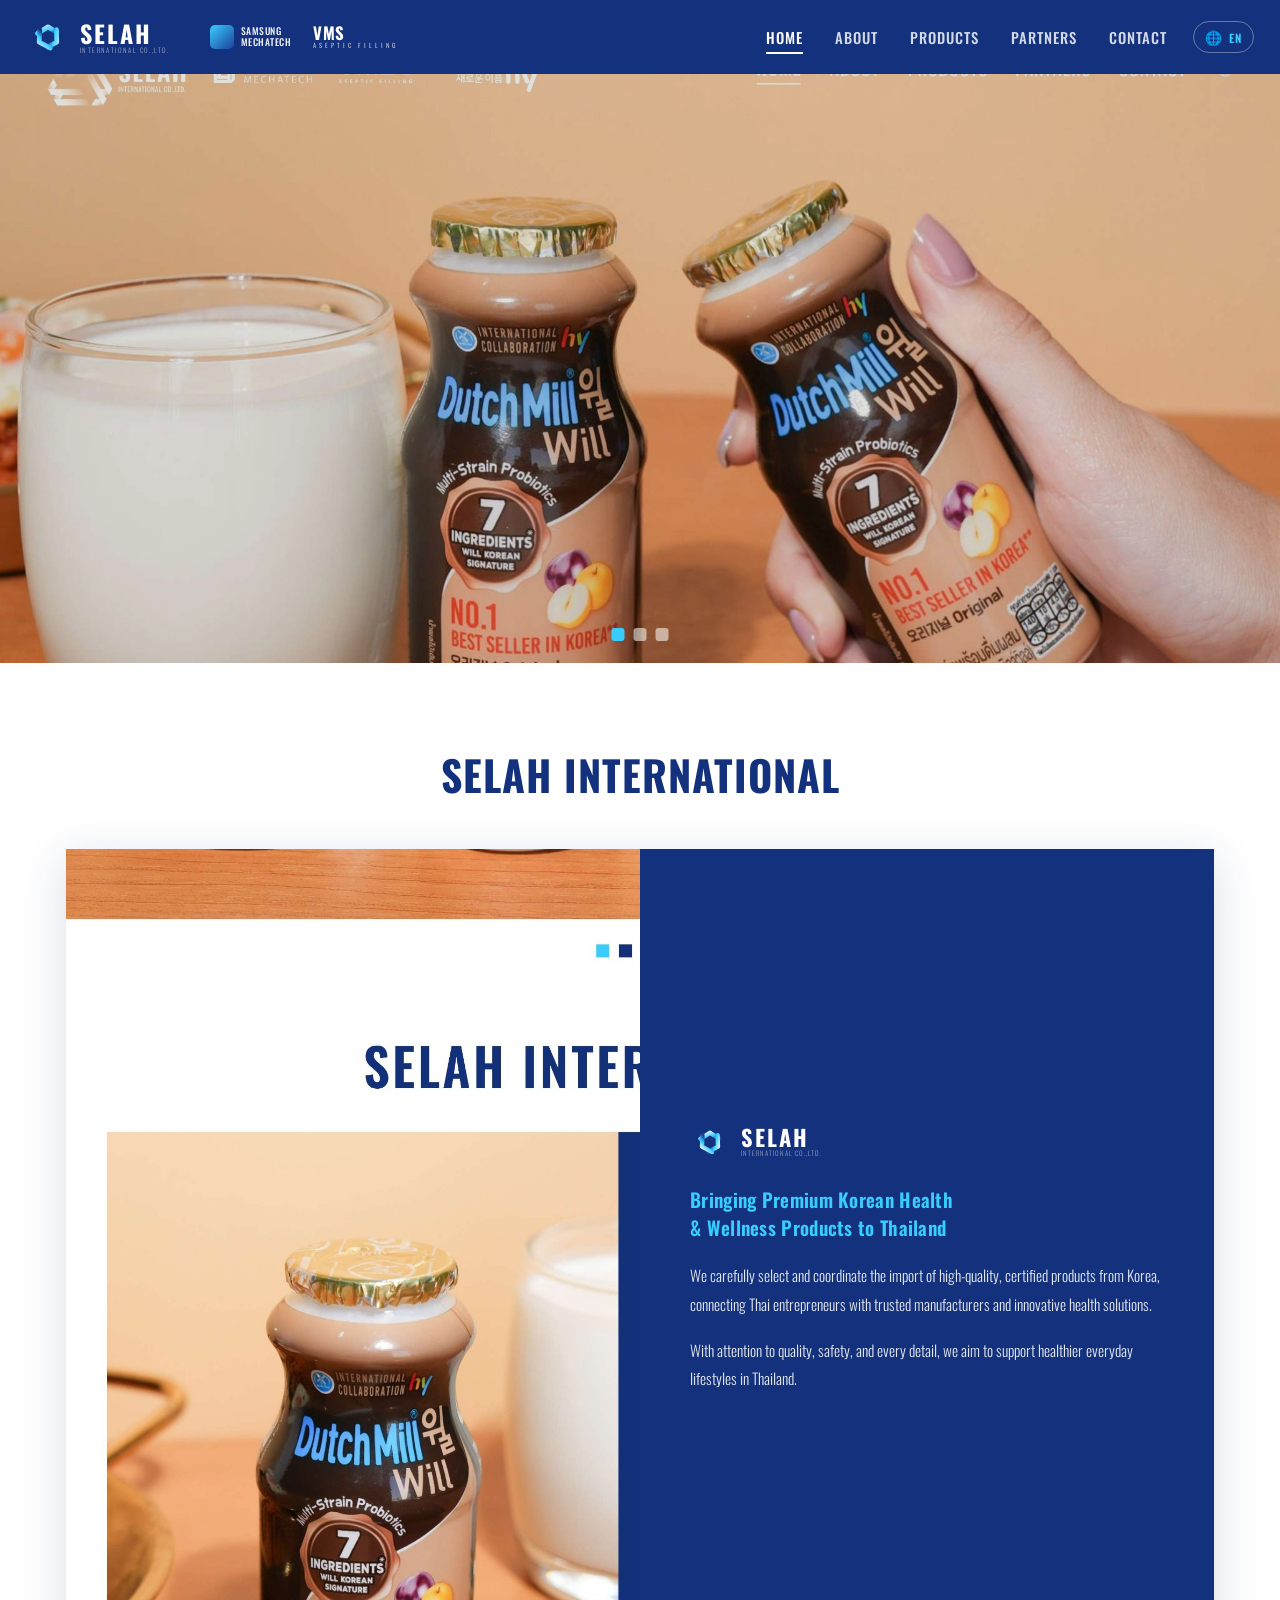
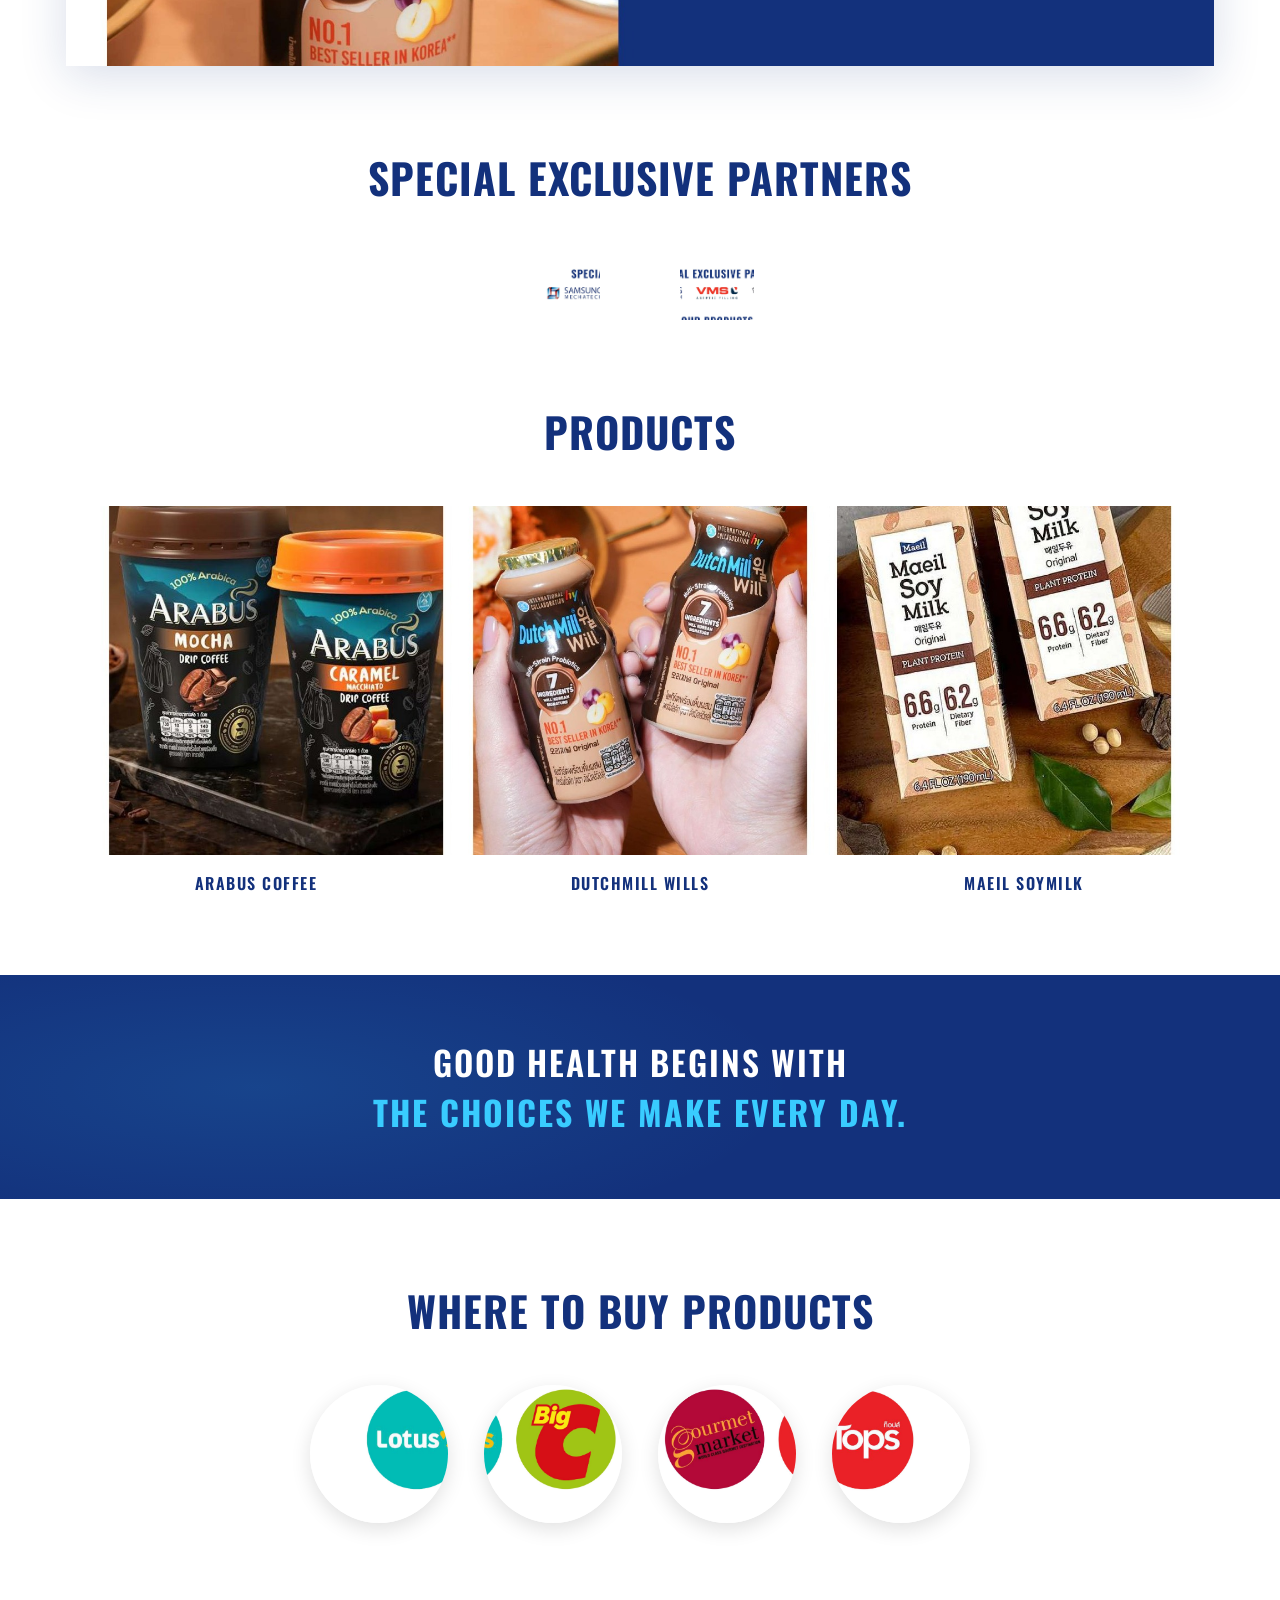
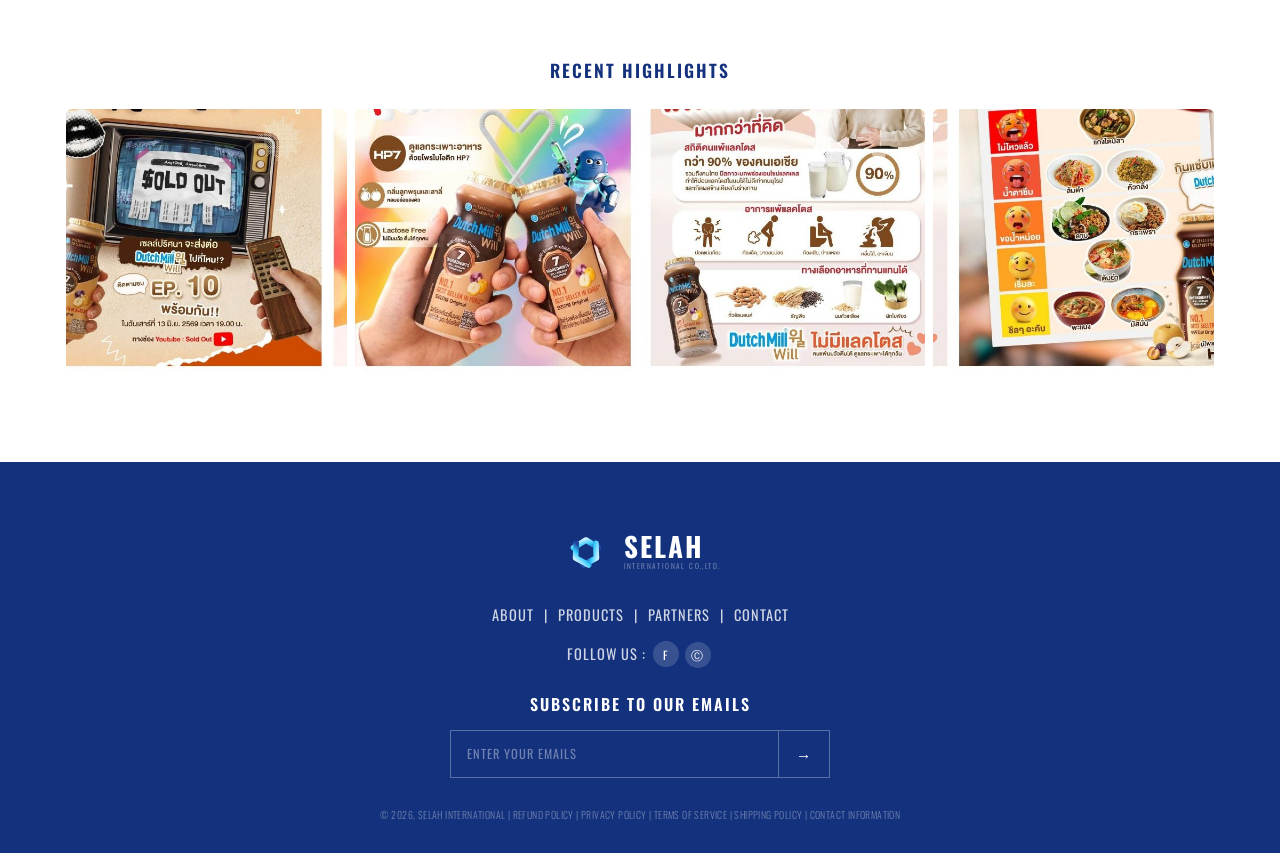
==== commit 3188f31f: "Full redesign to match brand guideline + EN/TH language toggle - Brand: Oswald font, colors #13317C " ====
--- a/index.html
+++ b/index.html
@@ -7,176 +7,122 @@
   <meta name="description" content="Bringing Premium Korean Health & Wellness Products to Thailand">
   <link rel="stylesheet" href="css/style.css">
 </head>
-<body>
+<body data-page="index">
 
-<nav class="navbar" id="navbar">
-  <div class="nav-wrap">
-    <a class="brand" href="index.html">
-      <div class="brand-logo"></div>
-      <div class="brand-text">
-        <span class="brand-name">SELAH</span>
-        <span class="brand-sub">INTERNATIONAL CO.,LTD.</span>
-      </div>
-    </a>
-    <div class="nav-partners">
-      <div class="nav-p"><span class="np-samsung">SAMSUNG<br>MECHATECH</span></div>
-      <div class="nav-p"><span class="np-vms">VMS<span> &#9699;</span><small>ASEPTIC FILLING</small></span></div>
-      <div class="nav-p"><span class="np-hy">&#54620;&#44397;&#50556;&#44984;&#47476;&#53944;&#51032; &#49352;&#47196;&#50868; &#51060;&#47492;<br><b style="color:#e63030">h</b><b style="color:#27ae60">y</b></span></div>
-    </div>
-    <ul class="nav-links">
-      <li><a href="index.html" class="active">HOME</a></li>
-      <li><a href="about.html">ABOUT</a></li>
-      <li><a href="products.html">PRODUCTS</a></li>
-      <li><a href="partners.html">PARTNERS</a></li>
-      <li><a href="contact.html">CONTACT</a></li>
-      <li><a href="admin.html" class="nav-globe" title="Admin">&#9881;</a></li>
-    </ul>
-    <button class="hamburger" id="ham" aria-label="Menu"><span></span><span></span><span></span></button>
-  </div>
-</nav>
-<nav class="mob-nav" id="mobNav">
-  <a href="index.html" class="active">HOME</a>
-  <a href="about.html">ABOUT</a>
-  <a href="products.html">PRODUCTS</a>
-  <a href="partners.html">PARTNERS</a>
-  <a href="contact.html">CONTACT</a>
-  <a href="admin.html">ADMIN</a>
-</nav>
+<div id="site-header"></div>
 
 <!-- HERO SLIDER -->
 <section class="hero">
-  <div class="slide on">
-    <div class="slide-bg" data-cms-bg="home-hero-1" style="background-image:url('https://placehold.co/1920x600/1a2b5e/ffffff?text=Hero+Slide+1')"></div>
-    <div class="slide-shade"></div>
-  </div>
-  <div class="slide">
-    <div class="slide-bg" data-cms-bg="home-hero-2" style="background-image:url('https://placehold.co/1920x600/2a3b6e/ffffff?text=Hero+Slide+2');background-position:center 20%"></div>
-    <div class="slide-shade"></div>
-  </div>
-  <div class="slide">
-    <div class="slide-bg" data-cms-bg="home-hero-3" style="background-image:url('https://placehold.co/1920x600/3a4b7e/ffffff?text=Hero+Slide+3')"></div>
-    <div class="slide-shade"></div>
-  </div>
-  <div class="hero-dots">
-    <span class="hdot on"></span><span class="hdot"></span><span class="hdot"></span>
-  </div>
+  <div class="slide on"><div class="slide-bg" data-cms-bg="home-hero-1" style="background-image:url('images/hero1.jpg')"></div><div class="slide-shade"></div></div>
+  <div class="slide"><div class="slide-bg" data-cms-bg="home-hero-2" style="background-image:url('images/product-hero.jpg');background-position:center 20%"></div><div class="slide-shade"></div></div>
+  <div class="slide"><div class="slide-bg" data-cms-bg="home-hero-3" style="background-image:url('images/about-product.jpg')"></div><div class="slide-shade"></div></div>
+  <div class="hero-dots"><span class="hdot on"></span><span class="hdot"></span><span class="hdot"></span></div>
 </section>
 
-<!-- SELAH INTERNATIONAL INTRO -->
+<!-- INTRO -->
 <section class="sec">
   <div class="wrap">
-    <h2 class="sec-title" data-anim="up" data-cms="home-intro-title">SELAH INTERNATIONAL</h2>
+    <h2 class="sec-title" data-anim="up" data-i18n="home_intro_title">SELAH INTERNATIONAL</h2>
     <div class="intro-grid" data-anim="up">
       <div class="intro-photo">
-        <img data-cms-img="home-intro-photo" src="https://placehold.co/600x400/e8e8e8/999999?text=Intro+Photo" alt="DutchMill Will product" loading="lazy">
+        <img data-cms-img="home-intro-photo" src="images/intro-left.jpg" alt="SELAH product" loading="lazy">
       </div>
       <div class="intro-card">
         <div class="intro-card-logo">
-          <div class="card-logo-mark"></div>
+          <span class="selah-mark">
+            <svg viewBox="0 0 100 100" xmlns="http://www.w3.org/2000/svg">
+              <defs><linearGradient id="selahGradIntro" x1="0" y1="0" x2="1" y2="1">
+                <stop offset="0" stop-color="#ffffff"/><stop offset="0.55" stop-color="#39CCFF"/><stop offset="1" stop-color="#1c429c"/>
+              </linearGradient></defs>
+              <g fill="none" stroke="url(#selahGradIntro)" stroke-width="11" stroke-linejoin="round" stroke-linecap="round">
+                <polyline points="26,42 50,27 74,42"/>
+                <polyline points="26,42 50,27 74,42" transform="rotate(120 50 50)"/>
+                <polyline points="26,42 50,27 74,42" transform="rotate(240 50 50)"/>
+              </g>
+            </svg>
+          </span>
           <div class="card-logo-texts">
             <span class="card-logo-name">SELAH</span>
             <span class="card-logo-sub">INTERNATIONAL CO.,LTD.</span>
           </div>
         </div>
-        <p class="intro-tagline" data-cms="home-intro-tagline">Bringing Premium Korean Health<br>&amp; Wellness Products to Thailand</p>
-        <p class="intro-body" data-cms="home-intro-body1">We carefully select and coordinate the import of high-quality, certified products from Korea, connecting Thai entrepreneurs with trusted manufacturers and innovative health solutions.</p>
-        <p class="intro-body" data-cms="home-intro-body2">With attention to quality, safety, and every detail, we aim to support healthier everyday lifestyles in Thailand.</p>
+        <p class="intro-tagline" data-i18n="home_intro_tagline">Bringing Premium Korean Health<br>&amp; Wellness Products to Thailand</p>
+        <p class="intro-body" data-i18n="home_intro_body1">We carefully select and coordinate the import of high-quality, certified products from Korea, connecting Thai entrepreneurs with trusted manufacturers and innovative health solutions.</p>
+        <p class="intro-body" data-i18n="home_intro_body2">With attention to quality, safety, and every detail, we aim to support healthier everyday lifestyles in Thailand.</p>
       </div>
     </div>
   </div>
 </section>
 
 <!-- SPECIAL EXCLUSIVE PARTNERS -->
-<div class="ep-strip">
+<section class="sec" style="padding-top:0">
   <div class="wrap">
-    <h2 class="sec-title" data-anim="up" data-cms="home-ep-title">SPECIAL EXCLUSIVE PARTNERS</h2>
+    <h2 class="sec-title" data-anim="up" data-i18n="ep_title">SPECIAL EXCLUSIVE PARTNERS</h2>
     <div class="ep-row" data-stagger>
-      <div class="ep-item" data-anim="up">
-        <img data-cms-img="home-ep-samsung" src="https://placehold.co/200x50/e8e8e8/1a2b5e?text=Samsung+Mechatech" alt="Samsung Mechatech">
-      </div>
-      <div class="ep-item" data-anim="up">
-        <img data-cms-img="home-ep-vms" src="https://placehold.co/200x50/e8e8e8/cc1100?text=VMS+Aseptic" alt="VMS Aseptic Filling">
-      </div>
-      <div class="ep-item" data-anim="up">
-        <img data-cms-img="home-ep-hy" src="https://placehold.co/200x50/e8e8e8/e63030?text=HY" alt="HY">
-      </div>
-    </div>
-  </div>
-</div>
-
-<!-- OUR PRODUCTS -->
-<section class="sec">
-  <div class="wrap">
-    <h2 class="sec-title" data-anim="up" data-cms="home-products-title">OUR PRODUCTS</h2>
-    <div class="products-grid" data-stagger>
-      <div class="prod-card" data-anim="up">
-        <div class="prod-card-img" data-cms-bg="home-prod-1" style="background-image:url('https://placehold.co/400x350/f0e6d3/333333?text=Arabus+Coffee')"></div>
-        <p class="prod-label" data-cms="home-prod-label-1">ARABUS COFFEE</p>
-      </div>
-      <div class="prod-card" data-anim="up">
-        <div class="prod-card-img" data-cms-bg="home-prod-2" style="background-image:url('https://placehold.co/400x350/d3e6f0/333333?text=DutchMill+Wills')"></div>
-        <p class="prod-label" data-cms="home-prod-label-2">DUTCHMILL WILLS</p>
-      </div>
-      <div class="prod-card" data-anim="up">
-        <div class="prod-card-img" data-cms-bg="home-prod-3" style="background-image:url('https://placehold.co/400x350/e6f0d3/333333?text=Maeil+Soymilk')"></div>
-        <p class="prod-label" data-cms="home-prod-label-3">MAEIL SOYMILK</p>
-      </div>
+      <div class="ep-item" data-anim="up"><img data-cms-img="home-ep-samsung" src="images/ep-samsung.png" alt="Samsung Mechatech"></div>
+      <div class="ep-item" data-anim="up"><img data-cms-img="home-ep-vms" src="images/ep-vms.png" alt="VMS Aseptic Filling"></div>
     </div>
   </div>
 </section>
 
-<!-- BANNER QUOTE -->
+<!-- PRODUCTS -->
+<section class="sec" style="padding-top:0">
+  <div class="wrap">
+    <h2 class="sec-title" data-anim="up" data-i18n="products_title">PRODUCTS</h2>
+    <div class="products-grid" data-stagger>
+      <a class="prod-card" data-anim="up" href="arabus">
+        <div class="prod-card-img" data-cms-bg="home-prod-1" style="background-image:url('images/prod-arabus.jpg')"></div>
+        <p class="prod-label" data-i18n="prod_arabus">ARABUS COFFEE</p>
+      </a>
+      <a class="prod-card" data-anim="up" href="dutchmill">
+        <div class="prod-card-img" data-cms-bg="home-prod-2" style="background-image:url('images/prod-dutchmill.jpg')"></div>
+        <p class="prod-label" data-i18n="prod_dutchmill">DUTCHMILL WILLS</p>
+      </a>
+      <a class="prod-card" data-anim="up" href="maeil">
+        <div class="prod-card-img" data-cms-bg="home-prod-3" style="background-image:url('images/prod-maeil.jpg')"></div>
+        <p class="prod-label" data-i18n="prod_maeil">MAEIL SOYMILK</p>
+      </a>
+    </div>
+  </div>
+</section>
+
+<!-- BANNER -->
 <div class="banner">
-  <p class="banner-l1" data-anim="fade" data-cms="home-banner-l1">GOOD HEALTH BEGINS WITH</p>
-  <p class="banner-l2" data-anim="fade" data-cms="home-banner-l2">THE CHOICES WE MAKE EVERY DAY.</p>
+  <p class="banner-l1" data-anim="fade" data-i18n="banner_l1">GOOD HEALTH BEGINS WITH</p>
+  <p class="banner-l2" data-anim="fade" data-i18n="banner_l2">THE CHOICES WE MAKE EVERY DAY.</p>
 </div>
 
 <!-- WHERE TO BUY -->
 <section class="sec">
   <div class="wrap-md" style="text-align:center">
-    <h2 class="sec-title" data-anim="up" data-cms="home-retail-title">WHERE TO BUY MY PRODUCTS</h2>
+    <h2 class="sec-title" data-anim="up" data-i18n="retail_title">WHERE TO BUY PRODUCTS</h2>
     <div class="retail-row" data-stagger>
-      <div class="retail-circle" data-anim="scale"><img data-cms-img="home-retail-1" src="https://placehold.co/120x120/ffffff/333333?text=Lotus's" alt="Lotus's"></div>
-      <div class="retail-circle" data-anim="scale"><img data-cms-img="home-retail-2" src="https://placehold.co/120x120/ffffff/e63030?text=Big+C" alt="Big C"></div>
-      <div class="retail-circle" data-anim="scale"><img data-cms-img="home-retail-3" src="https://placehold.co/120x120/ffffff/333333?text=Gourmet" alt="Gourmet Market"></div>
-      <div class="retail-circle" data-anim="scale"><img data-cms-img="home-retail-4" src="https://placehold.co/120x120/ffffff/333333?text=Tops" alt="Tops"></div>
+      <div class="retail-circle" data-anim="scale"><img data-cms-img="home-retail-1" src="images/retail-lotus.png" alt="Lotus's"></div>
+      <div class="retail-circle" data-anim="scale"><img data-cms-img="home-retail-2" src="images/retail-bigc.png" alt="Big C"></div>
+      <div class="retail-circle" data-anim="scale"><img data-cms-img="home-retail-3" src="images/retail-gourmet.png" alt="Gourmet Market"></div>
+      <div class="retail-circle" data-anim="scale"><img data-cms-img="home-retail-4" src="images/retail-tops.png" alt="Tops"></div>
     </div>
   </div>
 </section>
 
-<!-- INSTAGRAM -->
+<!-- RECENT HIGHLIGHTS -->
 <div class="ig-sec sec-sm">
   <div class="wrap">
-    <p class="ig-label" data-anim="up" data-cms="home-ig-label">FOLLOW US ON INSTAGRAM</p>
+    <p class="ig-label" data-anim="up" data-i18n="highlights">RECENT HIGHLIGHTS</p>
     <div class="ig-grid" data-stagger>
-      <div class="ig-tile" data-anim="up"><img data-cms-img="home-ig-1" src="https://placehold.co/300x300/e8e8e8/999999?text=IG+1" alt="" loading="lazy"></div>
-      <div class="ig-tile" data-anim="up"><img data-cms-img="home-ig-2" src="https://placehold.co/300x300/e0e0e0/999999?text=IG+2" alt="" loading="lazy"></div>
-      <div class="ig-tile" data-anim="up"><img data-cms-img="home-ig-3" src="https://placehold.co/300x300/d8d8d8/999999?text=IG+3" alt="" loading="lazy"></div>
-      <div class="ig-tile" data-anim="up"><img data-cms-img="home-ig-4" src="https://placehold.co/300x300/d0d0d0/999999?text=IG+4" alt="" loading="lazy"></div>
+      <div class="ig-tile" data-anim="up"><img data-cms-img="home-ig-1" src="images/ig1.jpg" alt="" loading="lazy"></div>
+      <div class="ig-tile" data-anim="up"><img data-cms-img="home-ig-2" src="images/ig2.jpg" alt="" loading="lazy"></div>
+      <div class="ig-tile" data-anim="up"><img data-cms-img="home-ig-3" src="images/ig3.jpg" alt="" loading="lazy"></div>
+      <div class="ig-tile" data-anim="up"><img data-cms-img="home-ig-4" src="images/ig4.jpg" alt="" loading="lazy"></div>
     </div>
-    <p class="ig-follow" data-anim="fade">FOLLOW US : <a href="#" aria-label="Facebook">f</a> <a href="#" aria-label="Instagram">&#9400;</a></p>
   </div>
 </div>
 
-<!-- FOOTER -->
-<footer class="footer">
-  <div class="footer-in">
-    <div class="foot-logo">
-      <div class="foot-logo-mark"></div>
-      <div class="foot-logo-text">
-        <div class="foot-logo-name">SELAH</div>
-        <div class="foot-logo-sub">INTERNATIONAL CO.,LTD.</div>
-      </div>
-    </div>
-    <nav class="foot-nav"><a href="about.html">ABOUT</a> | <a href="products.html">PRODUCTS</a> | <a href="partners.html">PARTNERS</a> | <a href="contact.html">CONTACT US</a></nav>
-    <p class="foot-follow">FOLLOW US : <a href="#" class="foot-social">f</a><a href="#" class="foot-social">&#9400;</a></p>
-    <p class="foot-sub-title">SUBSCRIBE TO OUR EMAILS</p>
-    <div class="foot-sub-form"><input type="email" placeholder="ENTER YOUR EMAILS" aria-label="Email"><button aria-label="Subscribe">&#8594;</button></div>
-    <p class="foot-copy" data-cms="footer-copy">&copy; 2026, SELAH INTERNATIONAL | REFUND POLICY | PRIVACY POLICY | TERMS OF SERVICE | SHIPPING POLICY | CONTACT INFORMATION</p>
-  </div>
-</footer>
+<div id="site-footer"></div>
 
+<script src="js/i18n.js"></script>
 <script src="js/main.js"></script>
 <script src="js/cms.js"></script>
+<script src="js/includes.js"></script>
 </body>
 </html>
--- a/css/style.css
+++ b/css/style.css
@@ -1,215 +1,162 @@
 /* ============================================================
-   SELAH INTERNATIONAL — MASTER STYLESHEET v3
-   Pixel-perfect match to design mockup
-   Navy #1a2b5e · White #fff · Gold #c9a84c
-   Font: Barlow + Barlow Condensed
-   ============================================================ */
-
-@import url('https://fonts.googleapis.com/css2?family=Barlow:ital,wght@0,300;0,400;0,600;0,700;0,800;1,400&family=Barlow+Condensed:wght@500;600;700;800;900&display=swap');
+   SELAH INTERNATIONAL — MASTER STYLESHEET v4
+   Brand guideline:  Font Oswald  ·  Dark Blue #13317C
+   Light Blue #39CCFF  ·  White #FFFFFF
+   ============================================================ */
+
+@import url('https://fonts.googleapis.com/css2?family=Oswald:wght@300;400;500;600;700&family=Sarabun:wght@300;400;500;600;700&display=swap');
 
 *, *::before, *::after { box-sizing: border-box; margin: 0; padding: 0; }
 
 :root {
-  --navy:       #1a2b5e;
-  --navy-dark:  #0e1a3a;
-  --navy-mid:   #223070;
+  --navy:       #13317C;
+  --navy-dark:  #0d2459;
+  --navy-mid:   #1c429c;
+  --blue:       #39CCFF;
   --white:      #ffffff;
-  --gold:       #c9a84c;
-  --red:        #e63030;
-  --green:      #27ae60;
-  --body-text:  #333333;
-  --mid-gray:   #666666;
-  --light-gray: #f5f6f9;
-  --border:     #1a2b5e;
+  --body-text:  #13317C;
+  --mid-gray:   #6b7a99;
+  --light-gray: #f4f6fb;
+  --maroon:     #2b0f0c;
   --ease:       cubic-bezier(0.25, 0.46, 0.45, 0.94);
 }
 
 html { scroll-behavior: smooth; }
-body { font-family: 'Barlow', sans-serif; color: var(--body-text); background: #fff; overflow-x: hidden; }
+body {
+  font-family: 'Oswald', 'Sarabun', sans-serif;
+  color: var(--body-text);
+  background: #fff;
+  overflow-x: hidden;
+  font-weight: 300;
+}
+/* Thai language uses Sarabun for body legibility */
+html[lang="th"] body { font-family: 'Sarabun', 'Oswald', sans-serif; }
+
 a { text-decoration: none; color: inherit; }
 img { display: block; max-width: 100%; }
 button { cursor: pointer; font-family: inherit; }
 
 /* ============================================================
-   SCROLL REVEAL ANIMATIONS
-   ============================================================ */
-[data-anim] {
-  opacity: 0;
-  transition: opacity 0.7s var(--ease), transform 0.7s var(--ease);
-}
+   SCROLL REVEAL
+   ============================================================ */
+[data-anim] { opacity: 0; transition: opacity 0.7s var(--ease), transform 0.7s var(--ease); }
 [data-anim="up"]    { transform: translateY(40px); }
 [data-anim="left"]  { transform: translateX(-50px); }
 [data-anim="right"] { transform: translateX(50px); }
 [data-anim="scale"] { transform: scale(0.9); }
 [data-anim="fade"]  { transform: none; }
-
-[data-anim].in {
-  opacity: 1;
-  transform: none !important;
-}
-
-/* Stagger children */
+[data-anim].in { opacity: 1; transform: none !important; }
+
 [data-stagger] > [data-anim]:nth-child(1) { transition-delay: 0.00s; }
 [data-stagger] > [data-anim]:nth-child(2) { transition-delay: 0.12s; }
 [data-stagger] > [data-anim]:nth-child(3) { transition-delay: 0.24s; }
 [data-stagger] > [data-anim]:nth-child(4) { transition-delay: 0.36s; }
 
 /* ============================================================
+   SELAH LOGO MARK (3D triangle)
+   ============================================================ */
+.selah-mark { width: 40px; height: 40px; flex-shrink: 0; }
+.selah-mark svg { width: 100%; height: 100%; display: block; }
+
+/* ============================================================
    NAVBAR
    ============================================================ */
 .navbar {
   background: var(--navy);
-  position: sticky;
-  top: 0;
-  z-index: 9000;
-  width: 100%;
+  position: sticky; top: 0; z-index: 9000; width: 100%;
   transition: box-shadow 0.3s;
 }
-.navbar.shadow { box-shadow: 0 2px 20px rgba(0,0,0,0.4); }
-
+.navbar.shadow { box-shadow: 0 2px 20px rgba(0,0,0,0.35); }
 .nav-wrap {
-  max-width: 1200px;
-  margin: 0 auto;
-  padding: 0 20px;
-  height: 60px;
-  display: flex;
-  align-items: center;
-  gap: 16px;
+  max-width: 1280px; margin: 0 auto; padding: 0 26px;
+  height: 74px; display: flex; align-items: center; gap: 18px;
 }
 
 /* Brand */
-.brand { display: flex; align-items: center; gap: 8px; flex-shrink: 0; }
-.brand-logo {
-  width: 38px; height: 38px;
-  position: relative; flex-shrink: 0;
-}
-.brand-logo::before {
-  content: '';
-  position: absolute;
-  left: 50%; top: 0;
-  transform: translateX(-50%);
-  width: 0; height: 0;
-  border-left: 19px solid transparent;
-  border-right: 19px solid transparent;
-  border-bottom: 33px solid rgba(255,255,255,0.9);
-}
-.brand-logo::after {
-  content: '';
-  position: absolute;
-  left: 50%; top: 10px;
-  transform: translateX(-50%);
-  width: 0; height: 0;
-  border-left: 13px solid transparent;
-  border-right: 13px solid transparent;
-  border-bottom: 23px solid var(--navy);
-}
+.brand { display: flex; align-items: center; gap: 10px; flex-shrink: 0; }
+.brand .selah-mark { width: 44px; height: 44px; }
 .brand-text { display: flex; flex-direction: column; line-height: 1; }
 .brand-name {
-  font-family: 'Barlow Condensed', sans-serif;
-  font-size: 1.4rem; font-weight: 900;
-  letter-spacing: 3px; color: #fff;
+  font-family: 'Oswald', sans-serif;
+  font-size: 1.5rem; font-weight: 700;
+  letter-spacing: 2px; color: #fff;
 }
 .brand-sub {
-  font-size: 0.45rem; letter-spacing: 1.2px;
-  color: rgba(255,255,255,0.55);
-  text-transform: uppercase;
-  margin-top: 1px;
+  font-size: 0.42rem; letter-spacing: 1.4px;
+  color: rgba(255,255,255,0.6); text-transform: uppercase; margin-top: 2px;
 }
 
 /* Partner micro-logos in nav */
 .nav-partners {
-  display: flex;
-  align-items: center;
-  gap: 12px;
-  padding: 0 12px;
-  border-left: 1px solid rgba(255,255,255,0.15);
-  border-right: 1px solid rgba(255,255,255,0.15);
-  flex-shrink: 0;
+  display: flex; align-items: center; gap: 22px;
+  padding: 0 22px; flex-shrink: 0;
 }
 .nav-p { display: flex; align-items: center; }
-.nav-p img { height: 28px; object-fit: contain; filter: brightness(0) invert(1); opacity: 0.75; }
-/* Text fallbacks */
 .np-samsung {
-  font-family: 'Barlow Condensed', sans-serif;
-  font-size: 0.48rem; font-weight: 800;
-  color: rgba(255,255,255,0.7);
-  letter-spacing: 0.5px; line-height: 1.3;
+  font-family: 'Oswald', sans-serif; font-size: 0.6rem; font-weight: 500;
+  color: rgba(255,255,255,0.92); letter-spacing: 0.5px; line-height: 1.15;
+  display: flex; align-items: center; gap: 7px;
+}
+.np-samsung::before {
+  content: ''; width: 24px; height: 24px; border-radius: 5px; flex-shrink: 0;
+  background: linear-gradient(135deg,#39CCFF,#1c429c);
 }
 .np-vms {
-  font-family: 'Barlow Condensed', sans-serif;
-  font-size: 0.85rem; font-weight: 900;
-  color: #ff4422; letter-spacing: 0.5px;
-  display: flex; align-items: center; gap: 1px;
-}
-.np-vms span { color: rgba(255,255,255,0.75); font-size: 0.65rem; }
-.np-hy { font-size: 0.38rem; color: rgba(255,255,255,0.65); line-height: 1.3; }
-.np-hy b { font-size: 0.6rem; }
+  font-family: 'Oswald', sans-serif; font-size: 1.05rem; font-weight: 700;
+  color: #fff; letter-spacing: 0.5px; line-height: 1;
+  display: flex; flex-direction: column;
+}
+.np-vms small { font-size: 0.4rem; letter-spacing: 3px; font-weight: 400; color: rgba(255,255,255,0.7); }
+.np-hy { display: none; }
 
 /* Nav links */
 .nav-links {
-  list-style: none;
-  display: flex;
-  align-items: center;
-  gap: 0;
-  margin-left: auto;
+  list-style: none; display: flex; align-items: center; gap: 4px; margin-left: auto;
 }
 .nav-links a {
-  font-family: 'Barlow Condensed', sans-serif;
-  font-size: 0.8rem; font-weight: 700;
-  letter-spacing: 1.5px;
-  color: rgba(255,255,255,0.75);
-  padding: 6px 10px;
-  text-transform: uppercase;
-  position: relative;
-  transition: color 0.2s;
+  font-family: 'Oswald', sans-serif; font-size: 0.92rem; font-weight: 500;
+  letter-spacing: 1px; color: rgba(255,255,255,0.82);
+  padding: 8px 14px; text-transform: uppercase; position: relative; transition: color 0.2s;
 }
 .nav-links a::after {
-  content: '';
-  position: absolute; bottom: 0; left: 10px; right: 10px;
-  height: 2px; background: #fff;
-  transform: scaleX(0);
-  transition: transform 0.25s var(--ease);
-}
-.nav-links a:hover,
-.nav-links a.active { color: #fff; }
-.nav-links a:hover::after,
-.nav-links a.active::after { transform: scaleX(1); }
-.nav-globe { font-size: 0.9rem !important; padding: 6px 6px !important; }
+  content: ''; position: absolute; bottom: 2px; left: 14px; right: 14px;
+  height: 2px; background: #fff; transform: scaleX(0); transition: transform 0.25s var(--ease);
+}
+.nav-links a:hover, .nav-links a.active { color: #fff; }
+.nav-links a:hover::after, .nav-links a.active::after { transform: scaleX(1); }
+
+/* Language toggle */
+.lang-toggle {
+  background: none; border: 1px solid rgba(255,255,255,0.35); color: #fff;
+  font-family: 'Oswald', sans-serif; font-size: 0.72rem; font-weight: 500;
+  letter-spacing: 1px; padding: 5px 11px; border-radius: 20px; margin-left: 8px;
+  display: flex; align-items: center; gap: 6px; transition: background 0.2s, border-color 0.2s;
+}
+.lang-toggle:hover { background: rgba(255,255,255,0.12); border-color: rgba(255,255,255,0.6); }
+.lang-toggle .globe { font-size: 0.85rem; }
+.lang-toggle .lang-cur { color: var(--blue); font-weight: 600; }
 
 /* Hamburger */
 .hamburger {
   display: none; background: none; border: none;
-  flex-direction: column; gap: 5px;
-  padding: 6px; margin-left: auto;
-}
-.hamburger span {
-  display: block; width: 22px; height: 2px;
-  background: #fff; border-radius: 1px;
-  transition: transform 0.3s, opacity 0.3s;
-}
+  flex-direction: column; gap: 5px; padding: 6px; margin-left: auto;
+}
+.hamburger span { display: block; width: 24px; height: 2px; background: #fff; border-radius: 1px; transition: transform 0.3s, opacity 0.3s; }
 .hamburger.open span:nth-child(1) { transform: translateY(7px) rotate(45deg); }
 .hamburger.open span:nth-child(2) { opacity: 0; }
 .hamburger.open span:nth-child(3) { transform: translateY(-7px) rotate(-45deg); }
 
 /* Mobile drawer */
 .mob-nav {
-  position: fixed; top: 60px; left: 0; right: 0; bottom: 0;
-  background: var(--navy-dark);
-  z-index: 8999;
-  display: none;
-  flex-direction: column;
-  padding: 28px 28px;
-  gap: 0;
-  transform: translateX(100%);
-  transition: transform 0.35s var(--ease);
+  position: fixed; top: 74px; left: 0; right: 0; bottom: 0;
+  background: var(--navy-dark); z-index: 8999; display: none; flex-direction: column;
+  padding: 28px; gap: 0; transform: translateX(100%); transition: transform 0.35s var(--ease);
 }
 .mob-nav.open { transform: none; }
 .mob-nav a {
-  font-family: 'Barlow Condensed', sans-serif;
-  font-size: 1.8rem; font-weight: 800;
-  letter-spacing: 3px; color: rgba(255,255,255,0.75);
-  padding: 14px 0;
-  border-bottom: 1px solid rgba(255,255,255,0.08);
+  font-family: 'Oswald', sans-serif; font-size: 1.7rem; font-weight: 500;
+  letter-spacing: 2px; color: rgba(255,255,255,0.8); padding: 16px 0;
+  border-bottom: 1px solid rgba(255,255,255,0.08); text-transform: uppercase;
   transition: color 0.2s, padding-left 0.2s;
 }
 .mob-nav a:hover, .mob-nav a.active { color: #fff; padding-left: 10px; }
@@ -218,696 +165,316 @@
    HERO SLIDER
    ============================================================ */
 .hero {
-  position: relative;
-  height: clamp(280px, 48vw, 520px);
-  overflow: hidden;
-  background: var(--navy-dark);
-}
-.slide {
-  position: absolute; inset: 0;
-  opacity: 0;
-  transition: opacity 0.9s ease;
-}
+  position: relative; height: clamp(360px, 46vw, 640px);
+  overflow: hidden; background: var(--maroon);
+}
+.slide { position: absolute; inset: 0; opacity: 0; transition: opacity 0.9s ease; }
 .slide.on { opacity: 1; }
 .slide-bg {
-  width: 100%; height: 100%;
-  background-size: cover; background-position: center;
-  transform: scale(1.06);
-  transition: transform 6s linear;
+  width: 100%; height: 100%; background-size: cover; background-position: center;
+  transform: scale(1.06); transition: transform 6s linear;
 }
 .slide.on .slide-bg { transform: scale(1); }
-.slide-shade {
-  position: absolute; inset: 0;
-  background: rgba(15, 26, 58, 0.3);
-}
-/* Dots */
+.slide-shade { position: absolute; inset: 0; background: rgba(20,8,6,0.12); }
 .hero-dots {
-  position: absolute; bottom: 14px; left: 50%;
-  transform: translateX(-50%);
-  display: flex; gap: 6px; z-index: 5;
-}
-.hdot {
-  width: 30px; height: 3px; border-radius: 2px;
-  background: rgba(255,255,255,0.4);
-  cursor: pointer;
-  transition: all 0.3s;
-}
-.hdot.on { background: #fff; width: 46px; }
+  position: absolute; bottom: 22px; left: 50%; transform: translateX(-50%);
+  display: flex; gap: 9px; z-index: 5;
+}
+.hdot { width: 13px; height: 13px; border-radius: 3px; background: rgba(255,255,255,0.55); cursor: pointer; transition: all 0.3s; }
+.hdot.on { background: var(--blue); }
 
 /* ============================================================
    COMMON SECTIONS
    ============================================================ */
-.wrap { max-width: 1160px; margin: 0 auto; padding: 0 24px; }
-.wrap-sm { max-width: 760px; margin: 0 auto; padding: 0 24px; }
-.wrap-md { max-width: 940px; margin: 0 auto; padding: 0 24px; }
-
-.sec { padding: 70px 0; }
-.sec-sm { padding: 50px 0; }
+.wrap { max-width: 1200px; margin: 0 auto; padding: 0 26px; }
+.wrap-sm { max-width: 820px; margin: 0 auto; padding: 0 26px; }
+.wrap-md { max-width: 1000px; margin: 0 auto; padding: 0 26px; }
+.sec { padding: 80px 0; }
+.sec-sm { padding: 54px 0; }
 
 .sec-title {
-  font-family: 'Barlow Condensed', sans-serif;
-  font-size: clamp(1.65rem, 3vw, 2.1rem);
-  font-weight: 900;
-  letter-spacing: 4px;
-  color: var(--navy);
-  text-align: center;
-  margin-bottom: 38px;
-  text-transform: uppercase;
+  font-family: 'Oswald', sans-serif; font-size: clamp(1.8rem, 3.4vw, 2.6rem);
+  font-weight: 700; letter-spacing: 1px; color: var(--navy);
+  text-align: center; margin-bottom: 44px; text-transform: uppercase;
 }
 
 /* ============================================================
    HOME: INTRO GRID
    ============================================================ */
 .intro-grid {
-  display: grid;
-  grid-template-columns: 1fr 1fr;
-  overflow: hidden;
-  box-shadow: 0 8px 40px rgba(26,43,94,0.15);
-}
-.intro-photo {
-  overflow: hidden; position: relative;
-  min-height: 300px;
-}
-.intro-photo img {
-  width: 100%; height: 100%;
-  object-fit: cover;
-  transition: transform 7s linear;
-}
+  display: grid; grid-template-columns: 1fr 1fr; overflow: hidden;
+  box-shadow: 0 10px 44px rgba(19,49,124,0.16);
+}
+.intro-photo { overflow: hidden; position: relative; min-height: 340px; }
+.intro-photo img { width: 100%; height: 100%; object-fit: cover; transition: transform 7s linear; }
 .intro-photo:hover img { transform: scale(1.04); }
-
 .intro-card {
-  background: var(--navy);
-  padding: 50px 44px;
-  display: flex; flex-direction: column;
-  justify-content: center; gap: 16px;
-}
-.intro-card-logo {
-  display: flex; align-items: center; gap: 9px;
-  margin-bottom: 4px;
-}
-.card-logo-mark {
-  width: 34px; height: 34px; position: relative; flex-shrink: 0;
-}
-.card-logo-mark::before {
-  content: ''; position: absolute; left: 50%; top: 0;
-  transform: translateX(-50%);
-  width: 0; height: 0;
-  border-left: 17px solid transparent;
-  border-right: 17px solid transparent;
-  border-bottom: 29px solid rgba(255,255,255,0.88);
-}
-.card-logo-mark::after {
-  content: ''; position: absolute; left: 50%; top: 9px;
-  transform: translateX(-50%);
-  width: 0; height: 0;
-  border-left: 12px solid transparent;
-  border-right: 12px solid transparent;
-  border-bottom: 21px solid var(--navy);
-}
+  background: var(--navy); padding: 56px 50px;
+  display: flex; flex-direction: column; justify-content: center; gap: 18px;
+}
+.intro-card-logo { display: flex; align-items: center; gap: 11px; margin-bottom: 6px; }
+.intro-card-logo .selah-mark { width: 40px; height: 40px; }
 .card-logo-texts { display: flex; flex-direction: column; line-height: 1; }
-.card-logo-name {
-  font-family: 'Barlow Condensed', sans-serif;
-  font-size: 1.3rem; font-weight: 900;
-  letter-spacing: 2px; color: #fff;
-}
-.card-logo-sub {
-  font-size: 0.42rem; letter-spacing: 1px;
-  color: rgba(255,255,255,0.5); margin-top: 1px;
-}
+.card-logo-name { font-family: 'Oswald', sans-serif; font-size: 1.4rem; font-weight: 700; letter-spacing: 2px; color: #fff; }
+.card-logo-sub { font-size: 0.42rem; letter-spacing: 1px; color: rgba(255,255,255,0.55); margin-top: 2px; }
 .intro-tagline {
-  font-family: 'Barlow Condensed', sans-serif;
-  font-size: 1.05rem; font-weight: 700;
-  color: var(--gold); letter-spacing: 0.5px;
-  line-height: 1.45;
-}
-.intro-body {
-  font-size: 0.87rem;
-  color: rgba(255,255,255,0.85);
-  line-height: 1.78;
-}
+  font-family: 'Oswald', sans-serif; font-size: 1.2rem; font-weight: 600;
+  color: var(--blue); letter-spacing: 0.3px; line-height: 1.5;
+}
+.intro-body { font-size: 0.96rem; color: rgba(255,255,255,0.88); line-height: 1.85; font-weight: 300; }
+html[lang="th"] .intro-body { font-size: 0.92rem; }
 
 /* ============================================================
    HOME: EXCLUSIVE PARTNERS STRIP
    ============================================================ */
-.ep-strip {
-  border-top: 1px solid rgba(26,43,94,0.12);
-  border-bottom: 1px solid rgba(26,43,94,0.12);
-}
 .ep-row {
-  display: flex;
-  align-items: center;
-  justify-content: center;
-  gap: 52px;
-  flex-wrap: wrap;
-  padding: 40px 24px;
-}
-.ep-item {
-  display: flex; align-items: center;
-  transition: transform 0.3s var(--ease);
-}
+  display: flex; align-items: center; justify-content: center;
+  gap: 80px; flex-wrap: wrap; padding: 10px 24px 0;
+}
+.ep-item { display: flex; align-items: center; transition: transform 0.3s var(--ease); }
 .ep-item:hover { transform: translateY(-3px); }
-.ep-item img { max-height: 40px; object-fit: contain; }
-/* text fallbacks */
-.ep-txt-samsung {
-  font-family: 'Barlow Condensed', sans-serif;
-  font-size: 0.72rem; font-weight: 800;
-  color: var(--navy); letter-spacing: 1px; line-height: 1.2;
-  display: flex; align-items: center; gap: 8px;
-}
-.ep-txt-samsung .sm-icon {
-  width: 32px; height: 32px; border-radius: 4px;
-  background: linear-gradient(135deg,#e03,#36f,#e03);
-  display: flex; align-items: center; justify-content: center;
-  color: #fff; font-size: 1rem;
-}
-.ep-txt-vms {
-  font-family: 'Barlow Condensed', sans-serif;
-  font-size: 1.5rem; font-weight: 900;
-  color: #cc1100; letter-spacing: 1px;
-  display: flex; align-items: center; gap: 2px;
-}
-.ep-txt-vms small {
-  font-size: 0.55rem; letter-spacing: 3px;
-  color: var(--navy); font-weight: 700;
-  display: block; margin-top: 2px; line-height: 1;
-}
-.ep-txt-vms .vt { color: var(--navy); font-size: 1.1rem; }
-.ep-txt-hy {
-  font-size: 0.44rem; color: #777; line-height: 1.4;
-  display: flex; align-items: center; gap: 4px;
-}
-.ep-txt-hy b { font-size: 0.75rem; }
+.ep-item img { max-height: 58px; object-fit: contain; }
+.ep-txt {
+  font-family: 'Oswald', sans-serif; font-weight: 600; color: var(--navy);
+  letter-spacing: 1px; display: flex; align-items: center; gap: 12px; font-size: 1.4rem;
+}
+.ep-txt.samsung::before { content:''; width: 38px; height: 38px; border-radius: 7px; background: linear-gradient(135deg,#39CCFF,#1c429c); }
+.ep-txt small { display: block; font-size: 0.45rem; letter-spacing: 4px; font-weight: 400; color: #888; }
 
 /* ============================================================
    HOME: PRODUCTS GRID
    ============================================================ */
-.products-grid {
-  display: grid;
-  grid-template-columns: repeat(3, 1fr);
-  gap: 0;
-}
-.prod-card {
-  position: relative; overflow: hidden;
-  cursor: pointer;
-}
+.products-grid { display: grid; grid-template-columns: repeat(3, 1fr); gap: 4px; }
+.prod-card { position: relative; overflow: hidden; cursor: pointer; }
 .prod-card-img {
-  width: 100%;
-  padding-bottom: 88%;
-  background-size: cover;
-  background-position: center;
+  width: 100%; padding-bottom: 92%; background-size: cover; background-position: center;
   transition: transform 0.6s var(--ease);
 }
 .prod-card:hover .prod-card-img { transform: scale(1.06); }
 .prod-label {
-  text-align: center;
-  font-family: 'Barlow Condensed', sans-serif;
-  font-size: 0.82rem; font-weight: 700;
-  letter-spacing: 2.5px;
-  color: var(--navy);
-  padding: 12px 8px 0;
-  text-transform: uppercase;
+  text-align: center; font-family: 'Oswald', sans-serif; font-size: 1rem; font-weight: 600;
+  letter-spacing: 1.5px; color: var(--navy); padding: 16px 8px 0; text-transform: uppercase;
 }
 
 /* ============================================================
    BANNER QUOTE
    ============================================================ */
-.banner {
-  background: var(--navy);
-  padding: 48px 24px;
-  text-align: center;
-  position: relative; overflow: hidden;
-}
+.banner { background: var(--navy); padding: 62px 24px; text-align: center; position: relative; overflow: hidden; }
 .banner::before {
-  content: '';
-  position: absolute; inset: 0;
-  background: radial-gradient(ellipse 60% 100% at 20% 50%, rgba(201,168,76,0.1) 0%, transparent 70%);
+  content: ''; position: absolute; inset: 0;
+  background: radial-gradient(ellipse 60% 100% at 20% 50%, rgba(57,204,255,0.12) 0%, transparent 70%);
 }
 .banner-l1 {
-  font-family: 'Barlow Condensed', sans-serif;
-  font-size: clamp(1.2rem, 2.8vw, 1.7rem);
-  font-weight: 700; letter-spacing: 4px;
-  color: rgba(255,255,255,0.88);
-  position: relative;
+  font-family: 'Oswald', sans-serif; font-size: clamp(1.4rem, 3vw, 2.1rem);
+  font-weight: 600; letter-spacing: 2px; color: #fff; position: relative;
 }
 .banner-l2 {
-  font-family: 'Barlow Condensed', sans-serif;
-  font-size: clamp(1.2rem, 2.8vw, 1.7rem);
-  font-weight: 900; letter-spacing: 4px;
-  color: var(--gold);
-  position: relative;
+  font-family: 'Oswald', sans-serif; font-size: clamp(1.4rem, 3vw, 2.1rem);
+  font-weight: 700; letter-spacing: 2px; color: var(--blue); position: relative;
 }
 
 /* ============================================================
    WHERE TO BUY
    ============================================================ */
-.retail-row {
-  display: flex; justify-content: center;
-  align-items: center; gap: 24px; flex-wrap: wrap;
-}
+.retail-row { display: flex; justify-content: center; align-items: center; gap: 36px; flex-wrap: wrap; }
 .retail-circle {
-  width: 118px; height: 118px;
-  border-radius: 50%; overflow: hidden;
-  box-shadow: 0 4px 16px rgba(0,0,0,0.14);
+  width: 138px; height: 138px; border-radius: 50%; overflow: hidden;
+  box-shadow: 0 6px 20px rgba(0,0,0,0.12); cursor: pointer;
   transition: transform 0.35s var(--ease), box-shadow 0.35s;
-  cursor: pointer;
-}
-.retail-circle:hover {
-  transform: translateY(-6px) scale(1.05);
-  box-shadow: 0 14px 32px rgba(0,0,0,0.2);
-}
+}
+.retail-circle:hover { transform: translateY(-6px) scale(1.05); box-shadow: 0 16px 34px rgba(0,0,0,0.18); }
 .retail-circle img { width: 100%; height: 100%; object-fit: cover; }
 
 /* ============================================================
-   INSTAGRAM SECTION
-   ============================================================ */
-.ig-sec { background: var(--light-gray); }
+   RECENT HIGHLIGHTS
+   ============================================================ */
+.ig-sec { background: #fff; }
 .ig-label {
-  font-family: 'Barlow Condensed', sans-serif;
-  font-size: 0.85rem; font-weight: 700;
-  letter-spacing: 3.5px; color: var(--navy);
-  text-align: center; margin-bottom: 18px;
-}
-.ig-grid {
-  display: grid;
-  grid-template-columns: repeat(4,1fr);
-  gap: 4px; margin-bottom: 18px;
-}
-.ig-tile { aspect-ratio: 1; overflow: hidden; position: relative; background: #ddd; }
+  font-family: 'Oswald', sans-serif; font-size: 1.1rem; font-weight: 600;
+  letter-spacing: 2px; color: var(--navy); text-align: center; margin-bottom: 26px; text-transform: uppercase;
+}
+.ig-grid { display: grid; grid-template-columns: repeat(4,1fr); gap: 8px; margin-bottom: 18px; }
+.ig-tile { aspect-ratio: 1; overflow: hidden; position: relative; background: var(--light-gray); border-radius: 6px; }
 .ig-tile img { width: 100%; height: 100%; object-fit: cover; transition: transform 0.45s var(--ease); }
-.ig-tile:hover img { transform: scale(1.09); }
-.ig-tile::after {
-  content: ''; position: absolute; inset: 0;
-  background: rgba(26,43,94,0);
-  transition: background 0.3s;
-}
-.ig-tile:hover::after { background: rgba(26,43,94,0.18); }
-
-.ig-follow {
-  text-align: center;
-  font-family: 'Barlow Condensed', sans-serif;
-  font-size: 0.82rem; font-weight: 700;
-  letter-spacing: 2px; color: var(--navy);
-}
-.ig-follow a {
-  display: inline-flex; align-items: center; justify-content: center;
-  width: 24px; height: 24px;
-  background: var(--navy); color: #fff;
-  border-radius: 50%; font-size: 0.7rem;
-  margin: 0 3px;
-  transition: transform 0.2s, background 0.2s;
-}
-.ig-follow a:hover { transform: scale(1.15); background: var(--navy-mid); }
+.ig-tile:hover img { transform: scale(1.08); }
+.ig-tile::after { content: ''; position: absolute; inset: 0; background: rgba(19,49,124,0); transition: background 0.3s; }
+.ig-tile:hover::after { background: rgba(19,49,124,0.16); }
 
 /* ============================================================
    FOOTER
    ============================================================ */
-.footer {
-  background: var(--navy);
-  padding: 52px 24px 22px;
-}
-.footer-in {
-  max-width: 640px; margin: 0 auto; text-align: center;
-}
-.foot-logo {
-  display: flex; align-items: center; justify-content: center;
-  gap: 9px; margin-bottom: 22px;
-}
-.foot-logo-mark {
-  width: 40px; height: 40px; position: relative; flex-shrink: 0;
-}
-.foot-logo-mark::before {
-  content: ''; position: absolute; left: 50%; top: 0;
-  transform: translateX(-50%);
-  width: 0; height: 0;
-  border-left: 20px solid transparent;
-  border-right: 20px solid transparent;
-  border-bottom: 34px solid rgba(255,255,255,0.85);
-}
-.foot-logo-mark::after {
-  content: ''; position: absolute; left: 50%; top: 11px;
-  transform: translateX(-50%);
-  width: 0; height: 0;
-  border-left: 14px solid transparent;
-  border-right: 14px solid transparent;
-  border-bottom: 24px solid var(--navy);
-}
+.footer { background: var(--navy); padding: 64px 24px 28px; }
+.footer-in { max-width: 680px; margin: 0 auto; text-align: center; }
+.foot-logo { display: flex; align-items: center; justify-content: center; gap: 12px; margin-bottom: 26px; }
+.foot-logo .selah-mark { width: 52px; height: 52px; }
 .foot-logo-text { text-align: left; }
-.foot-logo-name {
-  font-family: 'Barlow Condensed', sans-serif;
-  font-size: 1.4rem; font-weight: 900;
-  letter-spacing: 3px; color: #fff; line-height: 1;
-}
-.foot-logo-sub {
-  font-size: 0.44rem; letter-spacing: 1.2px;
-  color: rgba(255,255,255,0.45);
-}
-.foot-nav {
-  font-size: 0.72rem; font-weight: 700;
-  letter-spacing: 1.5px;
-  color: rgba(255,255,255,0.75);
-  margin-bottom: 12px;
-}
-.foot-nav a { color: rgba(255,255,255,0.75); margin: 0 5px; transition: color 0.2s; }
-.foot-nav a:hover { color: #fff; }
-.foot-follow {
-  font-size: 0.75rem; font-weight: 700;
-  letter-spacing: 1.5px;
-  color: rgba(255,255,255,0.75);
-  margin-bottom: 20px;
-}
+.foot-logo-name { font-family: 'Oswald', sans-serif; font-size: 1.7rem; font-weight: 700; letter-spacing: 2px; color: #fff; line-height: 1; }
+.foot-logo-sub { font-size: 0.46rem; letter-spacing: 1.4px; color: rgba(255,255,255,0.5); }
+.foot-nav { font-family: 'Oswald', sans-serif; font-size: 0.9rem; font-weight: 400; letter-spacing: 1px; color: rgba(255,255,255,0.8); margin-bottom: 16px; text-transform: uppercase; }
+.foot-nav a { color: rgba(255,255,255,0.8); margin: 0 6px; transition: color 0.2s; }
+.foot-nav a:hover { color: var(--blue); }
+.foot-follow { font-size: 0.9rem; font-weight: 400; letter-spacing: 1px; color: rgba(255,255,255,0.8); margin-bottom: 24px; text-transform: uppercase; font-family: 'Oswald', sans-serif; }
 .foot-social {
-  display: inline-flex; align-items: center; justify-content: center;
-  width: 24px; height: 24px; border-radius: 50%;
-  background: rgba(255,255,255,0.15);
-  color: #fff; font-size: 0.7rem; margin: 0 3px;
-  transition: background 0.2s, transform 0.2s;
-}
-.foot-social:hover { background: rgba(255,255,255,0.28); transform: scale(1.12); }
-.foot-sub-title {
-  font-family: 'Barlow Condensed', sans-serif;
-  font-size: 0.88rem; font-weight: 800;
-  letter-spacing: 3px; color: #fff;
-  margin-bottom: 10px;
-}
-.foot-sub-form {
-  display: flex;
-  border: 1.5px solid rgba(255,255,255,0.25);
-  max-width: 340px; margin: 0 auto 26px;
-  transition: border-color 0.25s;
-}
-.foot-sub-form:focus-within { border-color: rgba(255,255,255,0.55); }
-.foot-sub-form input {
-  flex: 1; background: none; border: none; outline: none;
-  color: rgba(255,255,255,0.8);
-  padding: 10px 14px;
-  font-family: 'Barlow', sans-serif;
-  font-size: 0.7rem; letter-spacing: 1px;
-}
-.foot-sub-form input::placeholder { color: rgba(255,255,255,0.3); font-size: 0.68rem; }
-.foot-sub-form button {
-  background: none; border: none;
-  border-left: 1.5px solid rgba(255,255,255,0.25);
-  color: #fff; padding: 10px 16px;
-  font-size: 0.9rem;
-  transition: background 0.2s;
-}
-.foot-sub-form button:hover { background: rgba(255,255,255,0.1); }
-.foot-copy {
-  font-size: 0.6rem; color: rgba(255,255,255,0.32);
-  letter-spacing: 0.4px; line-height: 1.8;
-}
-
-/* ============================================================
-   ABOUT PAGE
-   ============================================================ */
-.page-hero {
-  height: clamp(220px, 28vw, 360px);
-  overflow: hidden; position: relative;
-  background: #0a1020;
-}
-.page-hero-bg {
-  width: 100%; height: 100%;
-  background-size: cover; background-position: center 35%;
-  animation: heroZoom 9s ease-out forwards;
-}
+  display: inline-flex; align-items: center; justify-content: center; width: 26px; height: 26px;
+  border-radius: 50%; background: rgba(255,255,255,0.16); color: #fff; font-size: 0.72rem;
+  margin: 0 3px; transition: background 0.2s, transform 0.2s;
+}
+.foot-social:hover { background: var(--blue); transform: scale(1.12); }
+.foot-sub-title { font-family: 'Oswald', sans-serif; font-size: 1rem; font-weight: 600; letter-spacing: 2px; color: #fff; margin-bottom: 14px; text-transform: uppercase; }
+.foot-sub-form { display: flex; border: 1.5px solid rgba(255,255,255,0.3); max-width: 380px; margin: 0 auto 28px; transition: border-color 0.25s; }
+.foot-sub-form:focus-within { border-color: var(--blue); }
+.foot-sub-form input { flex: 1; background: none; border: none; outline: none; color: rgba(255,255,255,0.85); padding: 12px 16px; font-family: 'Oswald', sans-serif; font-size: 0.78rem; letter-spacing: 1px; }
+.foot-sub-form input::placeholder { color: rgba(255,255,255,0.4); }
+.foot-sub-form button { background: none; border: none; border-left: 1.5px solid rgba(255,255,255,0.3); color: #fff; padding: 12px 18px; font-size: 0.95rem; transition: background 0.2s; }
+.foot-sub-form button:hover { background: rgba(255,255,255,0.12); }
+.foot-copy { font-size: 0.62rem; color: rgba(255,255,255,0.4); letter-spacing: 0.4px; line-height: 1.9; }
+
+/* ============================================================
+   PAGE HERO (about / product)
+   ============================================================ */
+.page-hero { height: clamp(280px, 32vw, 460px); overflow: hidden; position: relative; background: #0a1020; }
+.page-hero-bg { width: 100%; height: 100%; background-size: cover; background-position: center 40%; animation: heroZoom 9s ease-out forwards; }
 @keyframes heroZoom { from { transform: scale(1.06); } to { transform: scale(1); } }
 
-/* About body text */
-.about-title {
-  font-family: 'Barlow Condensed', sans-serif;
-  font-size: clamp(1.5rem, 3vw, 2rem);
-  font-weight: 900; letter-spacing: 4px;
-  color: var(--navy); text-align: center;
-  margin-bottom: 28px;
-}
-.about-logo-center {
-  display: flex; align-items: center; justify-content: center;
-  gap: 10px; margin-bottom: 32px;
-}
-.about-logo-mark {
-  width: 40px; height: 40px; position: relative;
-}
-.about-logo-mark::before {
-  content: ''; position: absolute; left: 50%; top: 0;
-  transform: translateX(-50%);
-  width: 0; height: 0;
-  border-left: 20px solid transparent;
-  border-right: 20px solid transparent;
-  border-bottom: 34px solid var(--navy);
-}
-.about-logo-mark::after {
-  content: ''; position: absolute; left: 50%; top: 11px;
-  transform: translateX(-50%);
-  width: 0; height: 0;
-  border-left: 14px solid transparent;
-  border-right: 14px solid transparent;
-  border-bottom: 24px solid #fff;
-}
-.about-logo-texts .al-name {
-  font-family: 'Barlow Condensed', sans-serif;
-  font-size: 1.4rem; font-weight: 900;
-  letter-spacing: 2.5px; color: var(--navy); line-height: 1;
-}
-.about-logo-texts .al-sub {
-  font-size: 0.42rem; letter-spacing: 1px;
-  color: rgba(26,43,94,0.5);
-}
-
-.body-para {
-  text-align: center;
-  font-size: 0.92rem;
-  line-height: 1.82;
-  color: var(--body-text);
-  max-width: 620px;
-  margin: 0 auto 18px;
-}
-.body-para.bold { font-weight: 700; color: var(--navy); }
-
-/* Full-width photo in about */
-.about-photo {
-  width: 100%;
-  max-height: 400px;
-  overflow: hidden;
-}
+/* About */
+.about-title, .sep-title {
+  font-family: 'Oswald', sans-serif; font-size: clamp(1.8rem, 3.4vw, 2.6rem);
+  font-weight: 700; letter-spacing: 1px; color: var(--navy); text-align: center; margin-bottom: 32px; text-transform: uppercase;
+}
+.about-logo-center { display: flex; align-items: center; justify-content: center; gap: 12px; margin-bottom: 40px; }
+.about-logo-center .selah-mark { width: 58px; height: 58px; }
+.about-logo-texts .al-name { font-family: 'Oswald', sans-serif; font-size: 1.7rem; font-weight: 700; letter-spacing: 2px; color: var(--navy); line-height: 1; }
+.about-logo-texts .al-sub { font-size: 0.46rem; letter-spacing: 1px; color: rgba(19,49,124,0.55); }
+.body-para { text-align: center; font-size: 1rem; line-height: 1.9; color: var(--navy); max-width: 680px; margin: 0 auto 20px; font-weight: 300; }
+html[lang="th"] .body-para { font-size: 0.96rem; }
+.body-para.bold { font-weight: 600; }
+.about-photo { width: 100%; max-height: 460px; overflow: hidden; }
 .about-photo img { width: 100%; object-fit: cover; object-position: center; }
 
-/* ============================================================
-   SPECIAL EXCLUSIVE PARTNERS (about2 page)
-   ============================================================ */
-.sep-title {
-  font-family: 'Barlow Condensed', sans-serif;
-  font-size: clamp(1.5rem, 3vw, 2rem);
-  font-weight: 900; letter-spacing: 4px;
-  color: var(--navy); text-align: center;
-  margin-bottom: 36px;
-}
-.partner-showcase {
-  text-align: center;
-  padding: 56px 24px;
-  border-top: 1px solid rgba(26,43,94,0.1);
-}
-.ps-logo { margin: 0 auto 22px; display: flex; align-items: center; justify-content: center; }
-.ps-logo img { max-height: 110px; max-width: 340px; object-fit: contain; }
-.ps-name {
-  font-family: 'Barlow Condensed', sans-serif;
-  font-size: 1.05rem; font-weight: 800;
-  letter-spacing: 3px; color: var(--navy);
-  margin-bottom: 4px;
-}
-.ps-url {
-  font-size: 0.75rem; font-weight: 700;
-  letter-spacing: 2px; color: #666;
-}
+/* Partner showcase (exclusive) */
+.partner-showcase { text-align: center; padding: 60px 24px; }
+.ps-logo { margin: 0 auto 26px; display: flex; align-items: center; justify-content: center; }
+.ps-logo img { max-height: 130px; max-width: 400px; object-fit: contain; }
+.ps-name { font-family: 'Oswald', sans-serif; font-size: 1.3rem; font-weight: 700; letter-spacing: 2px; color: var(--navy); margin-bottom: 6px; }
+.ps-url { font-family: 'Oswald', sans-serif; font-size: 0.92rem; font-weight: 400; letter-spacing: 1.5px; color: var(--navy); }
+
+/* ============================================================
+   PRODUCTS TIMELINE PAGE
+   ============================================================ */
+.timeline { display: flex; flex-direction: column; gap: 70px; margin-top: 30px; }
+.tl-row { display: grid; grid-template-columns: 1fr 1fr; align-items: center; gap: 60px; }
+.tl-row.reverse .tl-media { order: 2; }
+.tl-media { border-radius: 8px; overflow: hidden; box-shadow: 0 10px 34px rgba(19,49,124,0.14); }
+.tl-media a { display: block; }
+.tl-media img { width: 100%; aspect-ratio: 4/3; object-fit: cover; transition: transform 0.5s var(--ease); }
+.tl-media:hover img { transform: scale(1.05); }
+.tl-info { text-align: center; }
+.tl-info .tl-logo { max-height: 90px; margin: 0 auto 18px; object-fit: contain; }
+.tl-info .tl-divider { width: 70%; height: 1px; background: rgba(19,49,124,0.25); margin: 18px auto; }
+.tl-year { font-family: 'Oswald', sans-serif; font-size: 1.05rem; font-weight: 600; letter-spacing: 2px; color: var(--navy); text-transform: uppercase; }
+.tl-info a.tl-cta { display: inline-block; margin-top: 14px; font-family: 'Oswald', sans-serif; font-size: 0.8rem; font-weight: 500; letter-spacing: 2px; color: var(--blue); text-transform: uppercase; border-bottom: 1px solid var(--blue); padding-bottom: 2px; }
+
+/* ============================================================
+   PRODUCT DETAIL PAGE
+   ============================================================ */
+.prod-hero { height: clamp(300px, 40vw, 540px); overflow: hidden; position: relative; background: var(--maroon); }
+.prod-hero-bg { width: 100%; height: 100%; background-size: cover; background-position: center 30%; animation: heroZoom 9s ease-out forwards; }
+.prod-page-title {
+  font-family: 'Oswald', sans-serif; font-size: clamp(1.8rem, 3.4vw, 2.6rem);
+  font-weight: 700; letter-spacing: 1px; color: var(--navy); text-align: center;
+  margin: 0 auto 6px; border-bottom: 3px solid var(--navy); padding-bottom: 18px; max-width: 360px; text-transform: uppercase;
+}
+.prod-detail-grid { display: grid; grid-template-columns: 320px 1fr; gap: 64px; align-items: center; }
+.prod-detail-grid.reverse .bottle-wrap { order: 2; }
+.bottle-wrap { text-align: center; }
+.bottle-wrap img { max-height: 480px; object-fit: contain; margin: 0 auto; filter: drop-shadow(0 14px 34px rgba(0,0,0,0.18)); transition: transform 0.45s var(--ease); }
+.bottle-wrap:hover img { transform: scale(1.03) translateY(-5px); }
+.dm-will-logo { margin-bottom: 24px; }
+.dm-will-logo img { max-height: 90px; object-fit: contain; }
+.prod-lead { color: var(--navy); font-weight: 600; font-size: 1.05rem; line-height: 1.75; margin-bottom: 18px; }
+.prod-body { font-size: 0.96rem; color: var(--navy); line-height: 1.9; font-weight: 300; }
 
 /* ============================================================
    PARTNERS PAGE
    ============================================================ */
-.partner-block {
-  text-align: center;
-  padding: 60px 24px;
-  border-top: 1px solid rgba(26,43,94,0.1);
-  transition: background 0.3s;
-}
-.partner-block:first-of-type { border-top: none; }
+.partner-block { text-align: center; padding: 64px 24px; transition: background 0.3s; }
 .partner-block:hover { background: var(--light-gray); }
-
-.pb-logo-wrap {
-  margin: 0 auto 24px;
-  display: flex; align-items: center; justify-content: center;
-  min-height: 140px;
-}
-.pb-logo-wrap img {
-  max-height: 145px; max-width: 300px;
-  object-fit: contain;
-  transition: transform 0.35s var(--ease);
-}
+.pb-logo-wrap { margin: 0 auto 26px; display: flex; align-items: center; justify-content: center; min-height: 170px; }
+.pb-logo-wrap img { max-height: 175px; max-width: 320px; object-fit: contain; transition: transform 0.35s var(--ease); }
 .partner-block:hover .pb-logo-wrap img { transform: scale(1.04); }
-.pb-name {
-  font-family: 'Barlow Condensed', sans-serif;
-  font-size: 1.1rem; font-weight: 800;
-  letter-spacing: 3px; color: var(--navy);
-  margin-bottom: 4px;
-}
-.pb-url {
-  font-size: 0.75rem; font-weight: 700;
-  letter-spacing: 2px; color: #666;
-}
-
-/* ============================================================
-   PRODUCTS PAGE
-   ============================================================ */
-.prod-hero {
-  height: clamp(260px, 40vw, 500px);
-  overflow: hidden; position: relative;
-  background: #1a0a00;
-}
-.prod-hero-bg {
-  width: 100%; height: 100%;
-  background-size: cover; background-position: center 25%;
-  animation: heroZoom 9s ease-out forwards;
-}
-.prod-page-title {
-  font-family: 'Barlow Condensed', sans-serif;
-  font-size: clamp(1.5rem, 3vw, 2rem);
-  font-weight: 900; letter-spacing: 4px;
-  color: var(--navy); text-align: center;
-  margin-bottom: 6px;
-  border-bottom: 2.5px solid var(--navy);
-  padding-bottom: 16px;
-  max-width: 260px;
-  margin-left: auto; margin-right: auto;
-}
-.prod-detail-grid {
-  display: grid;
-  grid-template-columns: 260px 1fr;
-  gap: 56px; align-items: start;
-}
-.bottle-wrap {
-  position: sticky; top: 80px;
-  text-align: center;
-}
-.bottle-wrap img {
-  max-height: 460px; object-fit: contain; margin: 0 auto;
-  filter: drop-shadow(0 12px 30px rgba(0,0,0,0.18));
-  transition: transform 0.45s var(--ease);
-}
-.bottle-wrap:hover img { transform: scale(1.03) translateY(-5px); }
-
-.dm-will-logo { margin-bottom: 20px; }
-.dm-will-logo img { max-height: 75px; object-fit: contain; }
-/* text fallback */
-.dm-brand-text .dm-blue { color: #1976d2; font-family: 'Barlow Condensed',sans-serif; font-size: 2rem; font-weight: 900; }
-.dm-brand-text .dm-kr   { color: var(--gold); font-size: 1.6rem; font-weight: 700; }
-.dm-brand-text .dm-will { display: block; color: var(--gold); font-family: 'Barlow Condensed',sans-serif; font-size: 1.4rem; font-weight: 900; letter-spacing: 3px; }
-
-.prod-lead {
-  color: var(--navy); font-weight: 700;
-  font-size: 0.97rem; line-height: 1.72;
-  margin-bottom: 16px;
-}
-.prod-body { font-size: 0.87rem; color: #444; line-height: 1.85; }
+.pb-name { font-family: 'Oswald', sans-serif; font-size: 1.35rem; font-weight: 700; letter-spacing: 2px; color: var(--navy); margin-bottom: 6px; }
+.pb-url { font-family: 'Oswald', sans-serif; font-size: 0.92rem; font-weight: 400; letter-spacing: 1.5px; color: var(--navy); }
 
 /* ============================================================
    CONTACT PAGE
    ============================================================ */
-.contact-info { text-align: center; margin-bottom: 44px; }
-.ci-name-en {
-  font-family: 'Barlow Condensed', sans-serif;
-  font-size: 1.3rem; font-weight: 800;
-  letter-spacing: 2.5px; color: var(--navy);
-  margin-bottom: 7px;
-}
-.ci-addr-en {
-  font-size: 0.85rem; letter-spacing: 1px;
-  color: var(--navy); line-height: 1.85;
-  margin-bottom: 22px;
-}
-.ci-name-th {
-  font-size: 1.05rem; font-weight: 700;
-  color: var(--navy); margin-bottom: 6px;
-}
-.ci-addr-th { font-size: 0.88rem; color: var(--navy); line-height: 1.85; margin-bottom: 22px; }
-.ci-row { font-size: 0.88rem; letter-spacing: 1.5px; color: var(--navy); margin-bottom: 4px; }
-.ci-row strong { font-size: 0.95rem; }
-
-/* Form */
-.cform { max-width: 580px; margin: 0 auto; }
-.cform-row { margin-bottom: 12px; }
-.cform-row.two { display: grid; grid-template-columns: 1fr 1fr; gap: 12px; }
-.cform-row.center { text-align: center; margin-top: 20px; }
-
+.contact-info { text-align: center; margin-bottom: 50px; }
+.ci-name-en { font-family: 'Oswald', sans-serif; font-size: 1.7rem; font-weight: 700; letter-spacing: 1.5px; color: var(--navy); margin-bottom: 10px; }
+.ci-addr-en { font-family: 'Oswald', sans-serif; font-size: 1.15rem; font-weight: 300; letter-spacing: 1px; color: var(--navy); line-height: 1.7; margin-bottom: 30px; }
+.ci-name-th { font-size: 1.3rem; font-weight: 600; color: var(--navy); margin-bottom: 10px; }
+.ci-addr-th { font-size: 1.05rem; color: var(--navy); line-height: 1.7; margin-bottom: 30px; font-weight: 400; }
+.ci-row { font-family: 'Oswald', sans-serif; font-size: 1.15rem; letter-spacing: 1px; color: var(--navy); margin-bottom: 6px; font-weight: 300; }
+.ci-row strong { font-weight: 600; }
+
+.cform { max-width: 760px; margin: 0 auto; }
+.cform-row { margin-bottom: 16px; }
+.cform-row.two { display: grid; grid-template-columns: 1fr 1fr; gap: 16px; }
+.cform-row.center { text-align: center; margin-top: 26px; }
 .cf {
-  width: 100%; border: 1.5px solid var(--navy);
-  padding: 14px 16px;
-  font-family: 'Barlow', sans-serif;
-  font-size: 0.82rem; letter-spacing: 1.5px;
-  color: #333; background: transparent; outline: none;
-  transition: box-shadow 0.2s, border-color 0.2s;
-}
-.cf::placeholder { color: #aaa; font-size: 0.78rem; }
-.cf:focus { border-color: var(--navy-mid); box-shadow: 0 0 0 3px rgba(26,43,94,0.08); }
-textarea.cf { resize: vertical; min-height: 155px; display: block; }
-
+  width: 100%; border: 2px solid var(--navy); padding: 18px 20px;
+  font-family: 'Oswald', sans-serif; font-size: 0.95rem; letter-spacing: 1px; font-weight: 300;
+  color: var(--navy); background: transparent; outline: none; transition: box-shadow 0.2s, border-color 0.2s;
+}
+html[lang="th"] .cf { font-family: 'Sarabun', sans-serif; }
+.cf::placeholder { color: #9fb0d6; }
+.cf:focus { border-color: var(--blue); box-shadow: 0 0 0 3px rgba(57,204,255,0.18); }
+textarea.cf { resize: vertical; min-height: 220px; display: block; }
 .submit-btn {
-  background: var(--navy); color: #fff; border: none;
-  padding: 14px 64px;
-  font-family: 'Barlow Condensed', sans-serif;
-  font-size: 1.05rem; font-weight: 800;
-  letter-spacing: 4px; text-transform: uppercase;
-  position: relative; overflow: hidden;
+  background: var(--navy); color: #fff; border: none; padding: 18px 80px;
+  font-family: 'Oswald', sans-serif; font-size: 1.15rem; font-weight: 600;
+  letter-spacing: 3px; text-transform: uppercase; position: relative; overflow: hidden;
   transition: background 0.25s, transform 0.2s;
 }
-.submit-btn::after {
-  content: ''; position: absolute;
-  top: 0; left: -100%; width: 100%; height: 100%;
-  background: linear-gradient(90deg, transparent 0%, rgba(255,255,255,0.12) 50%, transparent 100%);
-  transition: left 0.45s;
-}
+.submit-btn::after { content: ''; position: absolute; top: 0; left: -100%; width: 100%; height: 100%; background: linear-gradient(90deg, transparent, rgba(255,255,255,0.18), transparent); transition: left 0.45s; }
 .submit-btn:hover { background: var(--navy-mid); transform: translateY(-2px); }
 .submit-btn:hover::after { left: 100%; }
-.submit-btn:active { transform: translateY(0); }
-.form-msg { text-align: center; margin-top: 16px; padding: 11px 18px; font-weight: 700; font-size: 0.84rem; }
-
-/* ============================================================
-   RESPONSIVE — TABLET 960px
-   ============================================================ */
+.form-msg { text-align: center; margin-top: 18px; padding: 12px 18px; font-weight: 600; font-size: 0.9rem; }
+
+/* ============================================================
+   RESPONSIVE
+   ============================================================ */
+@media (max-width: 1080px) {
+  .nav-partners { display: none; }
+}
 @media (max-width: 960px) {
-  .nav-partners { display: none; }
   .intro-grid { grid-template-columns: 1fr; }
-  .intro-photo { min-height: 260px; }
-  .prod-detail-grid { grid-template-columns: 220px 1fr; gap: 36px; }
-}
-
-/* ============================================================
-   RESPONSIVE — MOBILE 768px
-   ============================================================ */
+  .intro-photo { min-height: 280px; }
+  .prod-detail-grid { grid-template-columns: 240px 1fr; gap: 40px; }
+  .tl-row { gap: 36px; }
+}
 @media (max-width: 768px) {
   .nav-links { display: none; }
   .hamburger { display: flex; }
   .mob-nav { display: flex; }
-
   .products-grid { grid-template-columns: 1fr 1fr; }
   .ig-grid { grid-template-columns: 1fr 1fr; }
-  .ep-row { gap: 28px; }
-  .retail-circle { width: 92px; height: 92px; }
-  .retail-row { gap: 16px; }
-  .intro-card { padding: 36px 28px; }
-  .sec { padding: 52px 0; }
+  .ep-row { gap: 40px; }
+  .retail-circle { width: 104px; height: 104px; }
+  .retail-row { gap: 18px; }
+  .intro-card { padding: 40px 30px; }
+  .sec { padding: 56px 0; }
   .cform-row.two { grid-template-columns: 1fr; }
-  .prod-detail-grid { grid-template-columns: 1fr; }
-  .bottle-wrap { position: static; }
-}
-
-/* ============================================================
-   RESPONSIVE — SMALL 480px
-   ============================================================ */
+  .prod-detail-grid, .prod-detail-grid.reverse { grid-template-columns: 1fr; }
+  .prod-detail-grid.reverse .bottle-wrap { order: 0; }
+  .tl-row, .tl-row.reverse { grid-template-columns: 1fr; gap: 24px; }
+  .tl-row.reverse .tl-media { order: 0; }
+}
 @media (max-width: 480px) {
   .products-grid { grid-template-columns: 1fr; }
-  .retail-circle { width: 80px; height: 80px; }
-  .sec-title { font-size: 1.45rem; letter-spacing: 2.5px; }
-  .submit-btn { padding: 13px 44px; }
-  .nav-wrap { padding: 0 14px; }
-  .wrap, .wrap-sm, .wrap-md { padding: 0 16px; }
-  .intro-card { padding: 28px 20px; }
-  .banner-l1, .banner-l2 { letter-spacing: 2px; }
-}
+  .retail-circle { width: 88px; height: 88px; }
+  .nav-wrap { padding: 0 16px; height: 64px; }
+  .mob-nav { top: 64px; }
+  .wrap, .wrap-sm, .wrap-md { padding: 0 18px; }
+  .intro-card { padding: 32px 22px; }
+  .submit-btn { padding: 16px 50px; }
+}
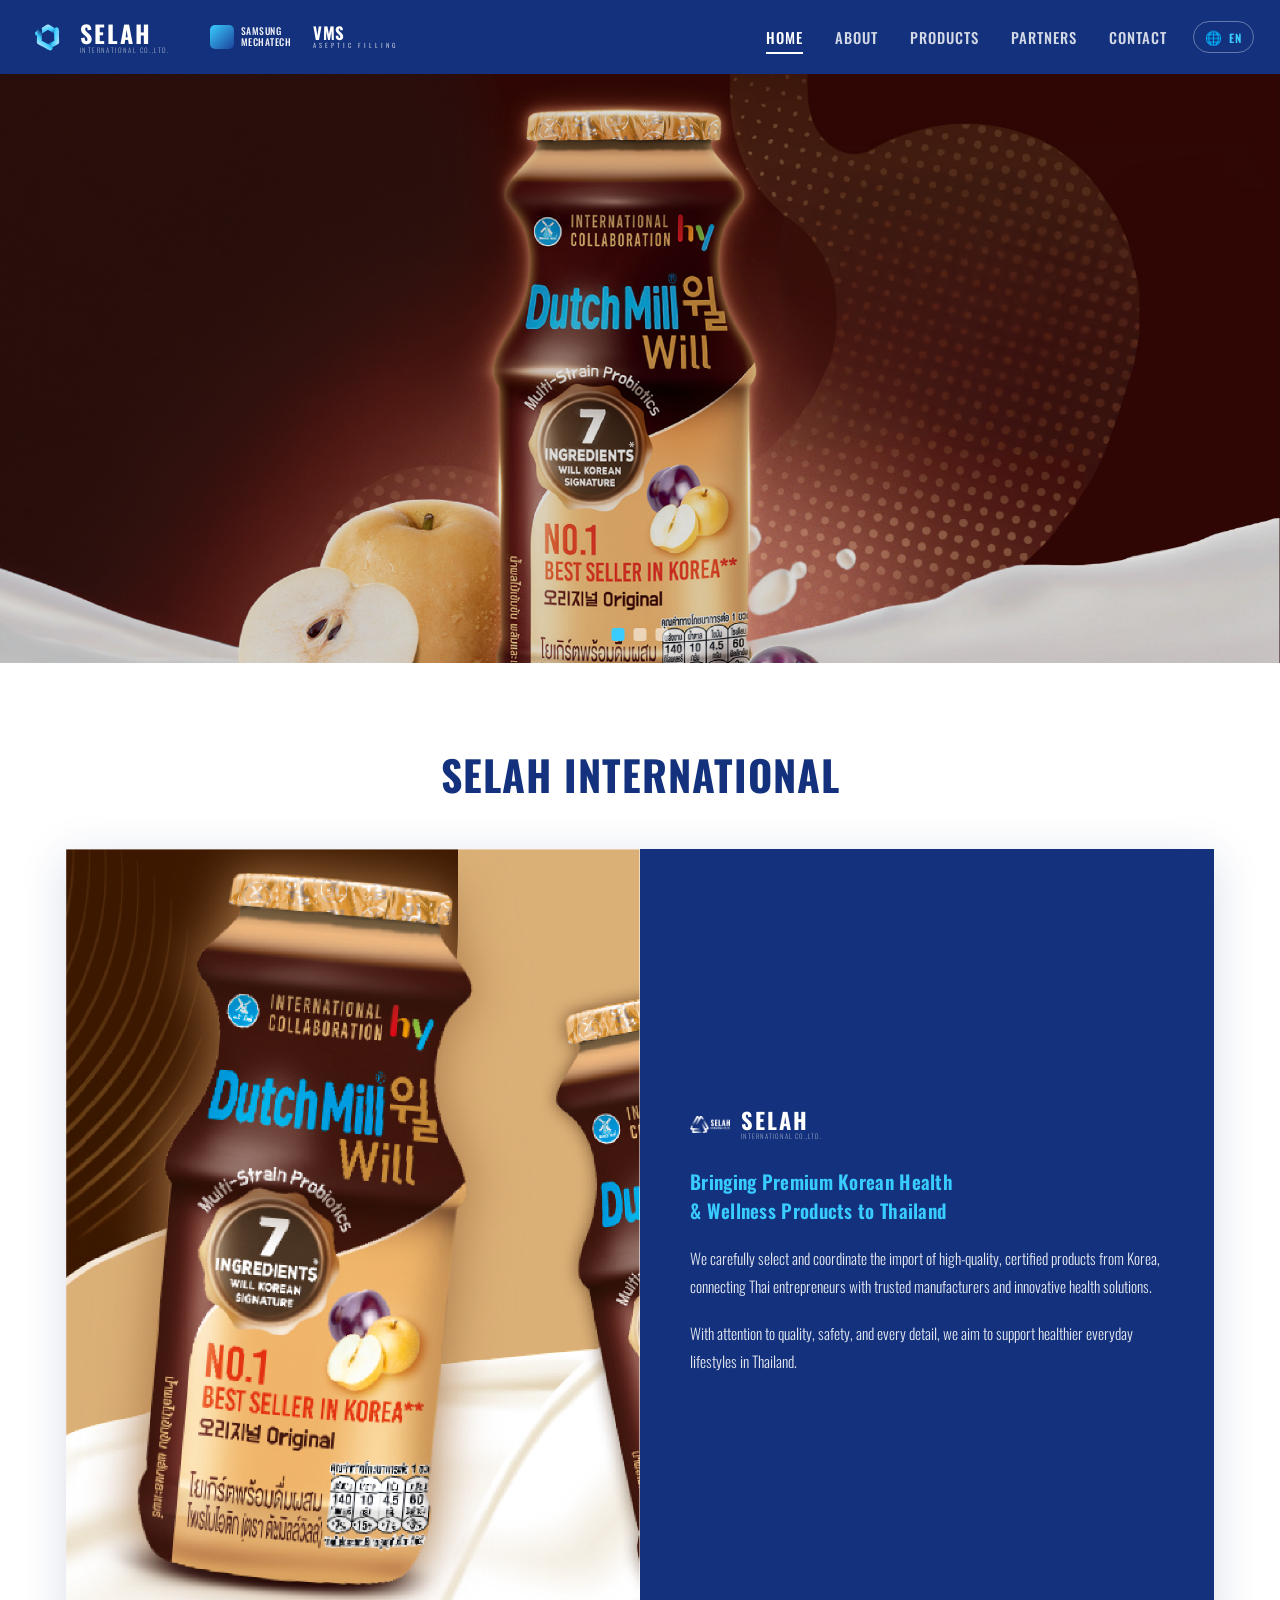
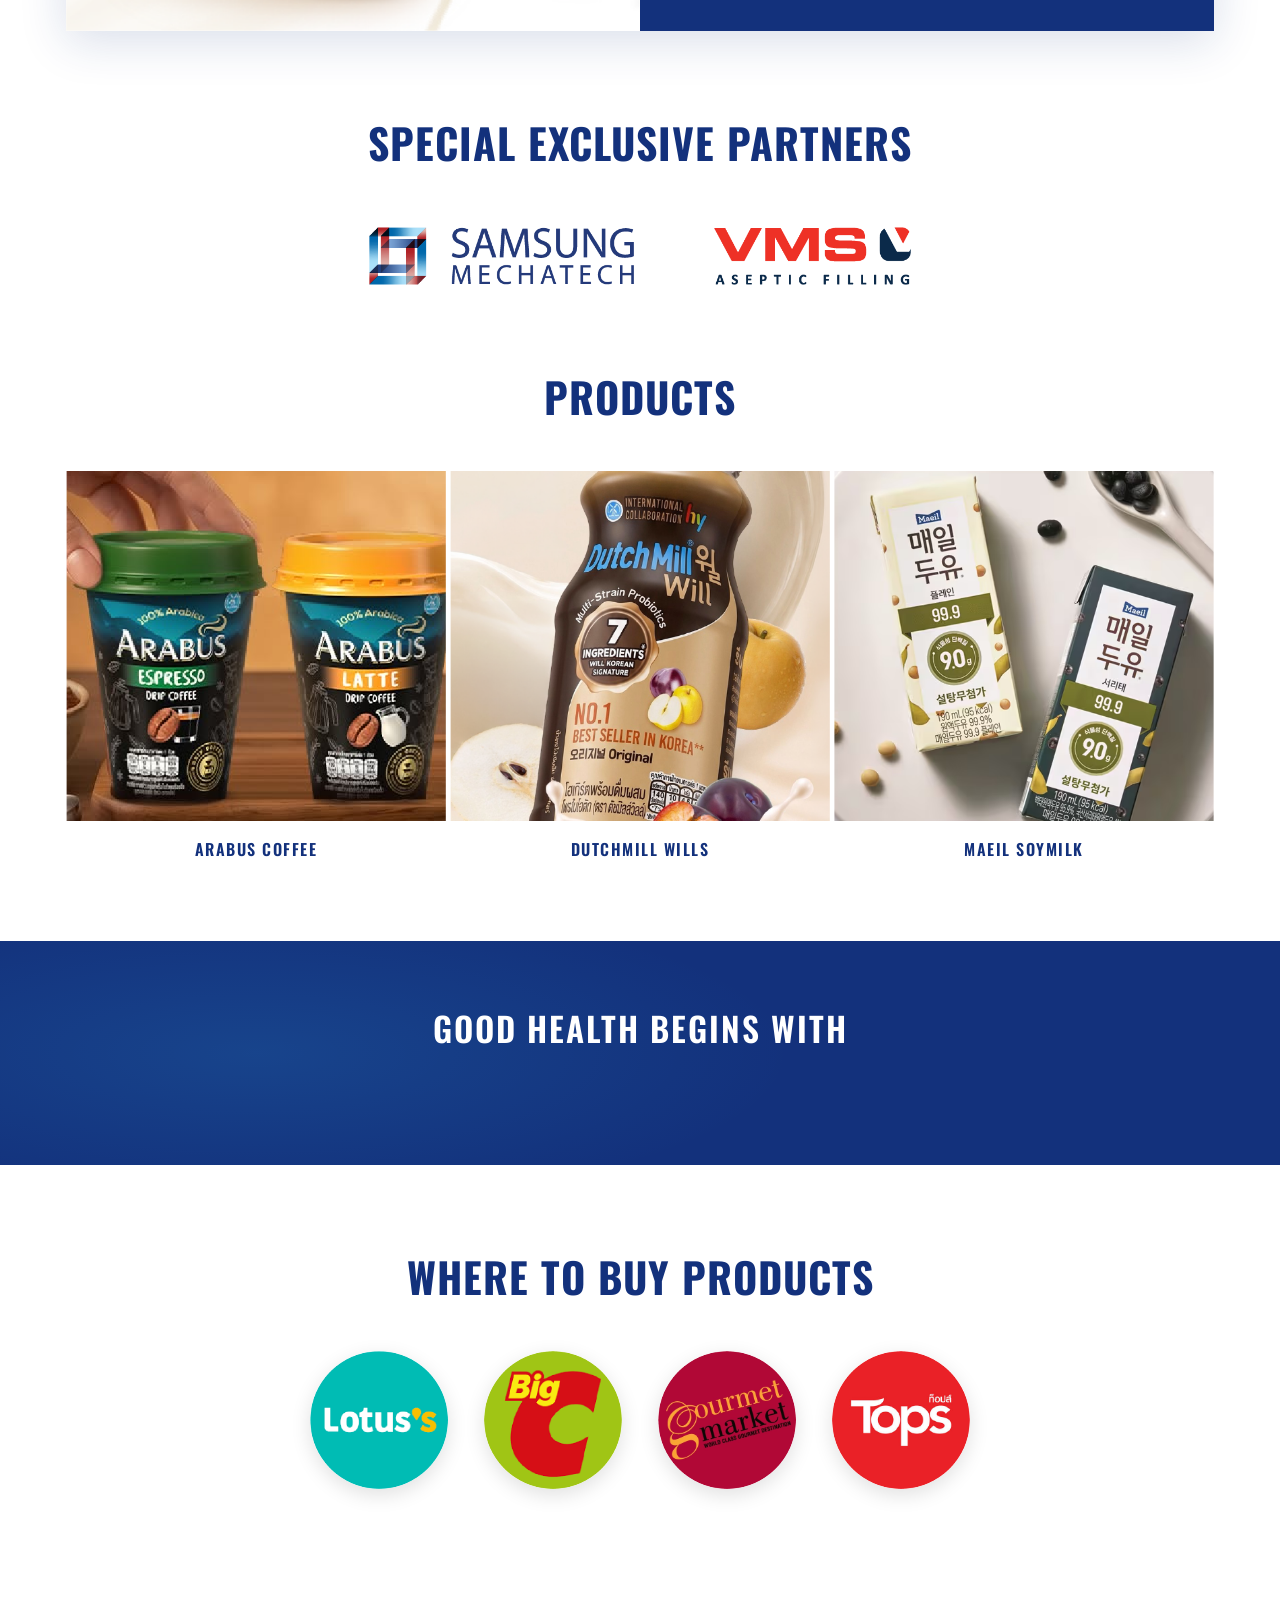
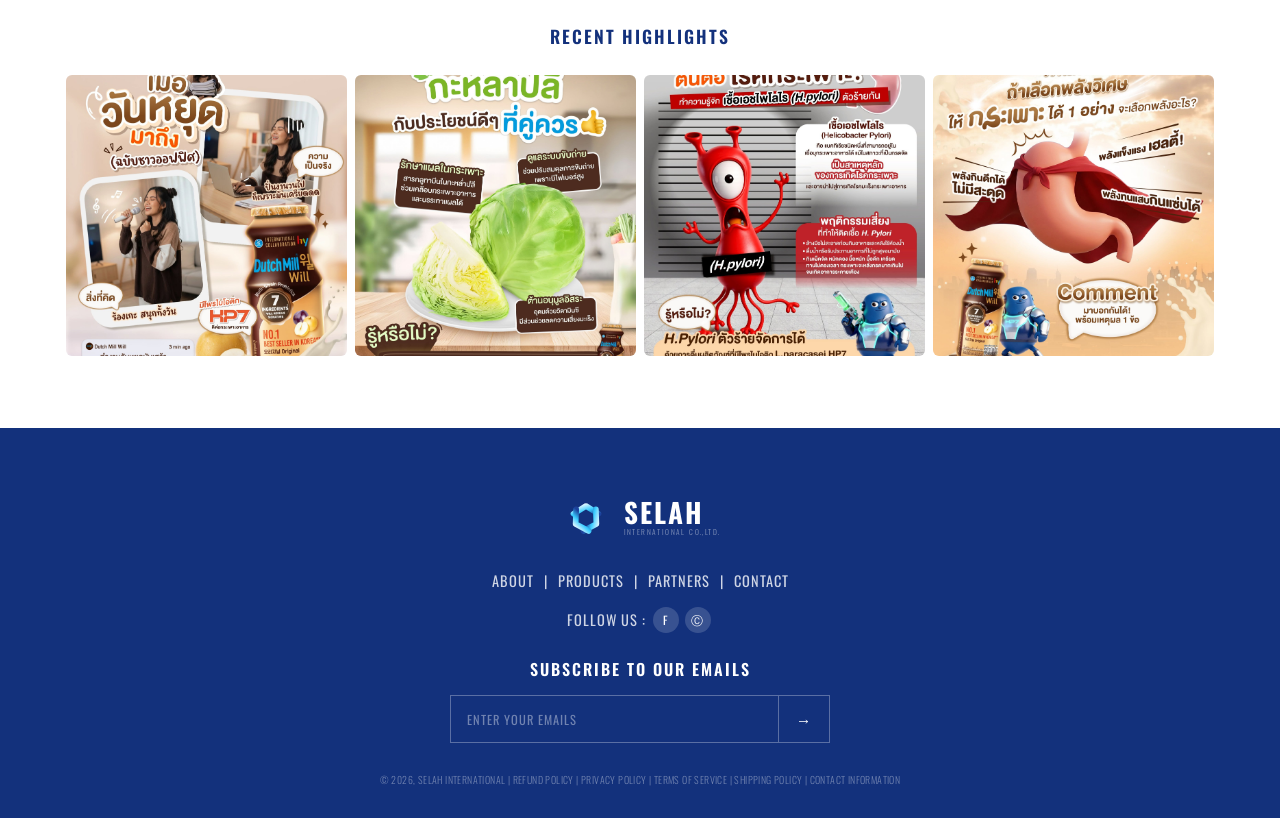
==== commit 19677892: "Replace all images with real product assets from Source zip - 37 webp images + 8 feed JPGs imported " ====
--- a/index.html
+++ b/index.html
@@ -13,9 +13,9 @@
 
 <!-- HERO SLIDER -->
 <section class="hero">
-  <div class="slide on"><div class="slide-bg" data-cms-bg="home-hero-1" style="background-image:url('images/hero1.jpg')"></div><div class="slide-shade"></div></div>
-  <div class="slide"><div class="slide-bg" data-cms-bg="home-hero-2" style="background-image:url('images/product-hero.jpg');background-position:center 20%"></div><div class="slide-shade"></div></div>
-  <div class="slide"><div class="slide-bg" data-cms-bg="home-hero-3" style="background-image:url('images/about-product.jpg')"></div><div class="slide-shade"></div></div>
+  <div class="slide on"><div class="slide-bg" data-cms-bg="home-hero-1" style="background-image:url('images/hero1.webp')"></div><div class="slide-shade"></div></div>
+  <div class="slide"><div class="slide-bg" data-cms-bg="home-hero-2" style="background-image:url('images/hero2.webp')"></div><div class="slide-shade"></div></div>
+  <div class="slide"><div class="slide-bg" data-cms-bg="home-hero-3" style="background-image:url('images/hero3.webp')"></div><div class="slide-shade"></div></div>
   <div class="hero-dots"><span class="hdot on"></span><span class="hdot"></span><span class="hdot"></span></div>
 </section>
 
@@ -25,30 +25,19 @@
     <h2 class="sec-title" data-anim="up" data-i18n="home_intro_title">SELAH INTERNATIONAL</h2>
     <div class="intro-grid" data-anim="up">
       <div class="intro-photo">
-        <img data-cms-img="home-intro-photo" src="images/intro-left.jpg" alt="SELAH product" loading="lazy">
+        <img data-cms-img="home-intro-photo" src="images/intro-left.webp" alt="SELAH product" loading="lazy">
       </div>
       <div class="intro-card">
         <div class="intro-card-logo">
-          <span class="selah-mark">
-            <svg viewBox="0 0 100 100" xmlns="http://www.w3.org/2000/svg">
-              <defs><linearGradient id="selahGradIntro" x1="0" y1="0" x2="1" y2="1">
-                <stop offset="0" stop-color="#ffffff"/><stop offset="0.55" stop-color="#39CCFF"/><stop offset="1" stop-color="#1c429c"/>
-              </linearGradient></defs>
-              <g fill="none" stroke="url(#selahGradIntro)" stroke-width="11" stroke-linejoin="round" stroke-linecap="round">
-                <polyline points="26,42 50,27 74,42"/>
-                <polyline points="26,42 50,27 74,42" transform="rotate(120 50 50)"/>
-                <polyline points="26,42 50,27 74,42" transform="rotate(240 50 50)"/>
-              </g>
-            </svg>
-          </span>
+          <span class="selah-mark"><img src="images/selah-logo-white.webp" alt="SELAH" style="width:100%;height:100%;object-fit:contain"></span>
           <div class="card-logo-texts">
             <span class="card-logo-name">SELAH</span>
             <span class="card-logo-sub">INTERNATIONAL CO.,LTD.</span>
           </div>
         </div>
         <p class="intro-tagline" data-i18n="home_intro_tagline">Bringing Premium Korean Health<br>&amp; Wellness Products to Thailand</p>
-        <p class="intro-body" data-i18n="home_intro_body1">We carefully select and coordinate the import of high-quality, certified products from Korea, connecting Thai entrepreneurs with trusted manufacturers and innovative health solutions.</p>
-        <p class="intro-body" data-i18n="home_intro_body2">With attention to quality, safety, and every detail, we aim to support healthier everyday lifestyles in Thailand.</p>
+        <p class="intro-body" data-i18n="home_intro_body1"></p>
+        <p class="intro-body" data-i18n="home_intro_body2"></p>
       </div>
     </div>
   </div>
@@ -59,8 +48,8 @@
   <div class="wrap">
     <h2 class="sec-title" data-anim="up" data-i18n="ep_title">SPECIAL EXCLUSIVE PARTNERS</h2>
     <div class="ep-row" data-stagger>
-      <div class="ep-item" data-anim="up"><img data-cms-img="home-ep-samsung" src="images/ep-samsung.png" alt="Samsung Mechatech"></div>
-      <div class="ep-item" data-anim="up"><img data-cms-img="home-ep-vms" src="images/ep-vms.png" alt="VMS Aseptic Filling"></div>
+      <div class="ep-item" data-anim="up"><img data-cms-img="home-ep-samsung" src="images/ep-samsung.webp" alt="Samsung Mechatech"></div>
+      <div class="ep-item" data-anim="up"><img data-cms-img="home-ep-vms" src="images/ep-vms.webp" alt="VMS Aseptic Filling"></div>
     </div>
   </div>
 </section>
@@ -71,15 +60,15 @@
     <h2 class="sec-title" data-anim="up" data-i18n="products_title">PRODUCTS</h2>
     <div class="products-grid" data-stagger>
       <a class="prod-card" data-anim="up" href="arabus">
-        <div class="prod-card-img" data-cms-bg="home-prod-1" style="background-image:url('images/prod-arabus.jpg')"></div>
+        <div class="prod-card-img" data-cms-bg="home-prod-1" style="background-image:url('images/prod-arabus.webp')"></div>
         <p class="prod-label" data-i18n="prod_arabus">ARABUS COFFEE</p>
       </a>
       <a class="prod-card" data-anim="up" href="dutchmill">
-        <div class="prod-card-img" data-cms-bg="home-prod-2" style="background-image:url('images/prod-dutchmill.jpg')"></div>
+        <div class="prod-card-img" data-cms-bg="home-prod-2" style="background-image:url('images/prod-dutchmill.webp')"></div>
         <p class="prod-label" data-i18n="prod_dutchmill">DUTCHMILL WILLS</p>
       </a>
       <a class="prod-card" data-anim="up" href="maeil">
-        <div class="prod-card-img" data-cms-bg="home-prod-3" style="background-image:url('images/prod-maeil.jpg')"></div>
+        <div class="prod-card-img" data-cms-bg="home-prod-3" style="background-image:url('images/prod-maeil.webp')"></div>
         <p class="prod-label" data-i18n="prod_maeil">MAEIL SOYMILK</p>
       </a>
     </div>
@@ -97,10 +86,10 @@
   <div class="wrap-md" style="text-align:center">
     <h2 class="sec-title" data-anim="up" data-i18n="retail_title">WHERE TO BUY PRODUCTS</h2>
     <div class="retail-row" data-stagger>
-      <div class="retail-circle" data-anim="scale"><img data-cms-img="home-retail-1" src="images/retail-lotus.png" alt="Lotus's"></div>
-      <div class="retail-circle" data-anim="scale"><img data-cms-img="home-retail-2" src="images/retail-bigc.png" alt="Big C"></div>
-      <div class="retail-circle" data-anim="scale"><img data-cms-img="home-retail-3" src="images/retail-gourmet.png" alt="Gourmet Market"></div>
-      <div class="retail-circle" data-anim="scale"><img data-cms-img="home-retail-4" src="images/retail-tops.png" alt="Tops"></div>
+      <div class="retail-circle" data-anim="scale"><img data-cms-img="home-retail-1" src="images/retail-lotus.webp" alt="Lotus's"></div>
+      <div class="retail-circle" data-anim="scale"><img data-cms-img="home-retail-2" src="images/retail-bigc.webp" alt="Big C"></div>
+      <div class="retail-circle" data-anim="scale"><img data-cms-img="home-retail-3" src="images/retail-gourmet.webp" alt="Gourmet Market"></div>
+      <div class="retail-circle" data-anim="scale"><img data-cms-img="home-retail-4" src="images/retail-tops.webp" alt="Tops"></div>
     </div>
   </div>
 </section>
@@ -110,10 +99,10 @@
   <div class="wrap">
     <p class="ig-label" data-anim="up" data-i18n="highlights">RECENT HIGHLIGHTS</p>
     <div class="ig-grid" data-stagger>
-      <div class="ig-tile" data-anim="up"><img data-cms-img="home-ig-1" src="images/ig1.jpg" alt="" loading="lazy"></div>
-      <div class="ig-tile" data-anim="up"><img data-cms-img="home-ig-2" src="images/ig2.jpg" alt="" loading="lazy"></div>
-      <div class="ig-tile" data-anim="up"><img data-cms-img="home-ig-3" src="images/ig3.jpg" alt="" loading="lazy"></div>
-      <div class="ig-tile" data-anim="up"><img data-cms-img="home-ig-4" src="images/ig4.jpg" alt="" loading="lazy"></div>
+      <div class="ig-tile" data-anim="up"><img data-cms-img="home-ig-1" src="images/feed-1.jpg" alt="" loading="lazy"></div>
+      <div class="ig-tile" data-anim="up"><img data-cms-img="home-ig-2" src="images/feed-2.jpg" alt="" loading="lazy"></div>
+      <div class="ig-tile" data-anim="up"><img data-cms-img="home-ig-3" src="images/feed-3.jpg" alt="" loading="lazy"></div>
+      <div class="ig-tile" data-anim="up"><img data-cms-img="home-ig-4" src="images/feed-4.jpg" alt="" loading="lazy"></div>
     </div>
   </div>
 </div>
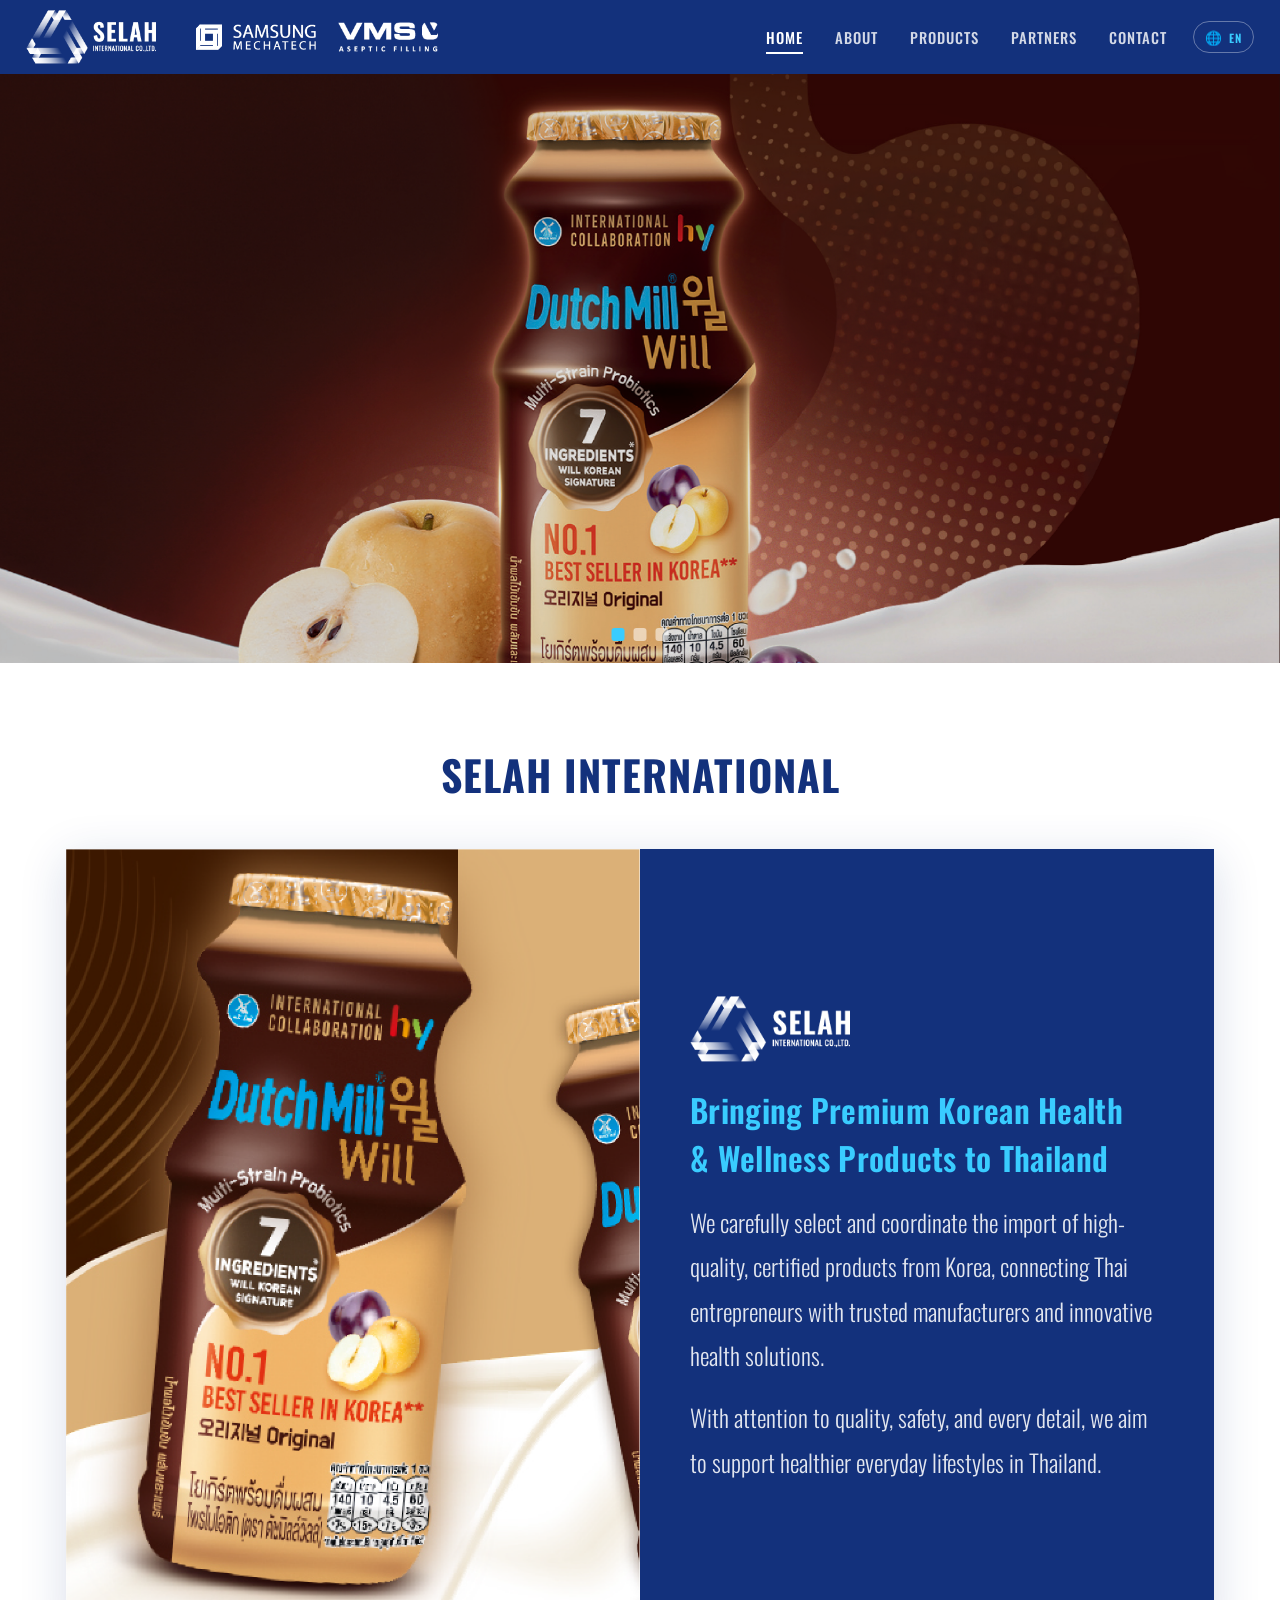
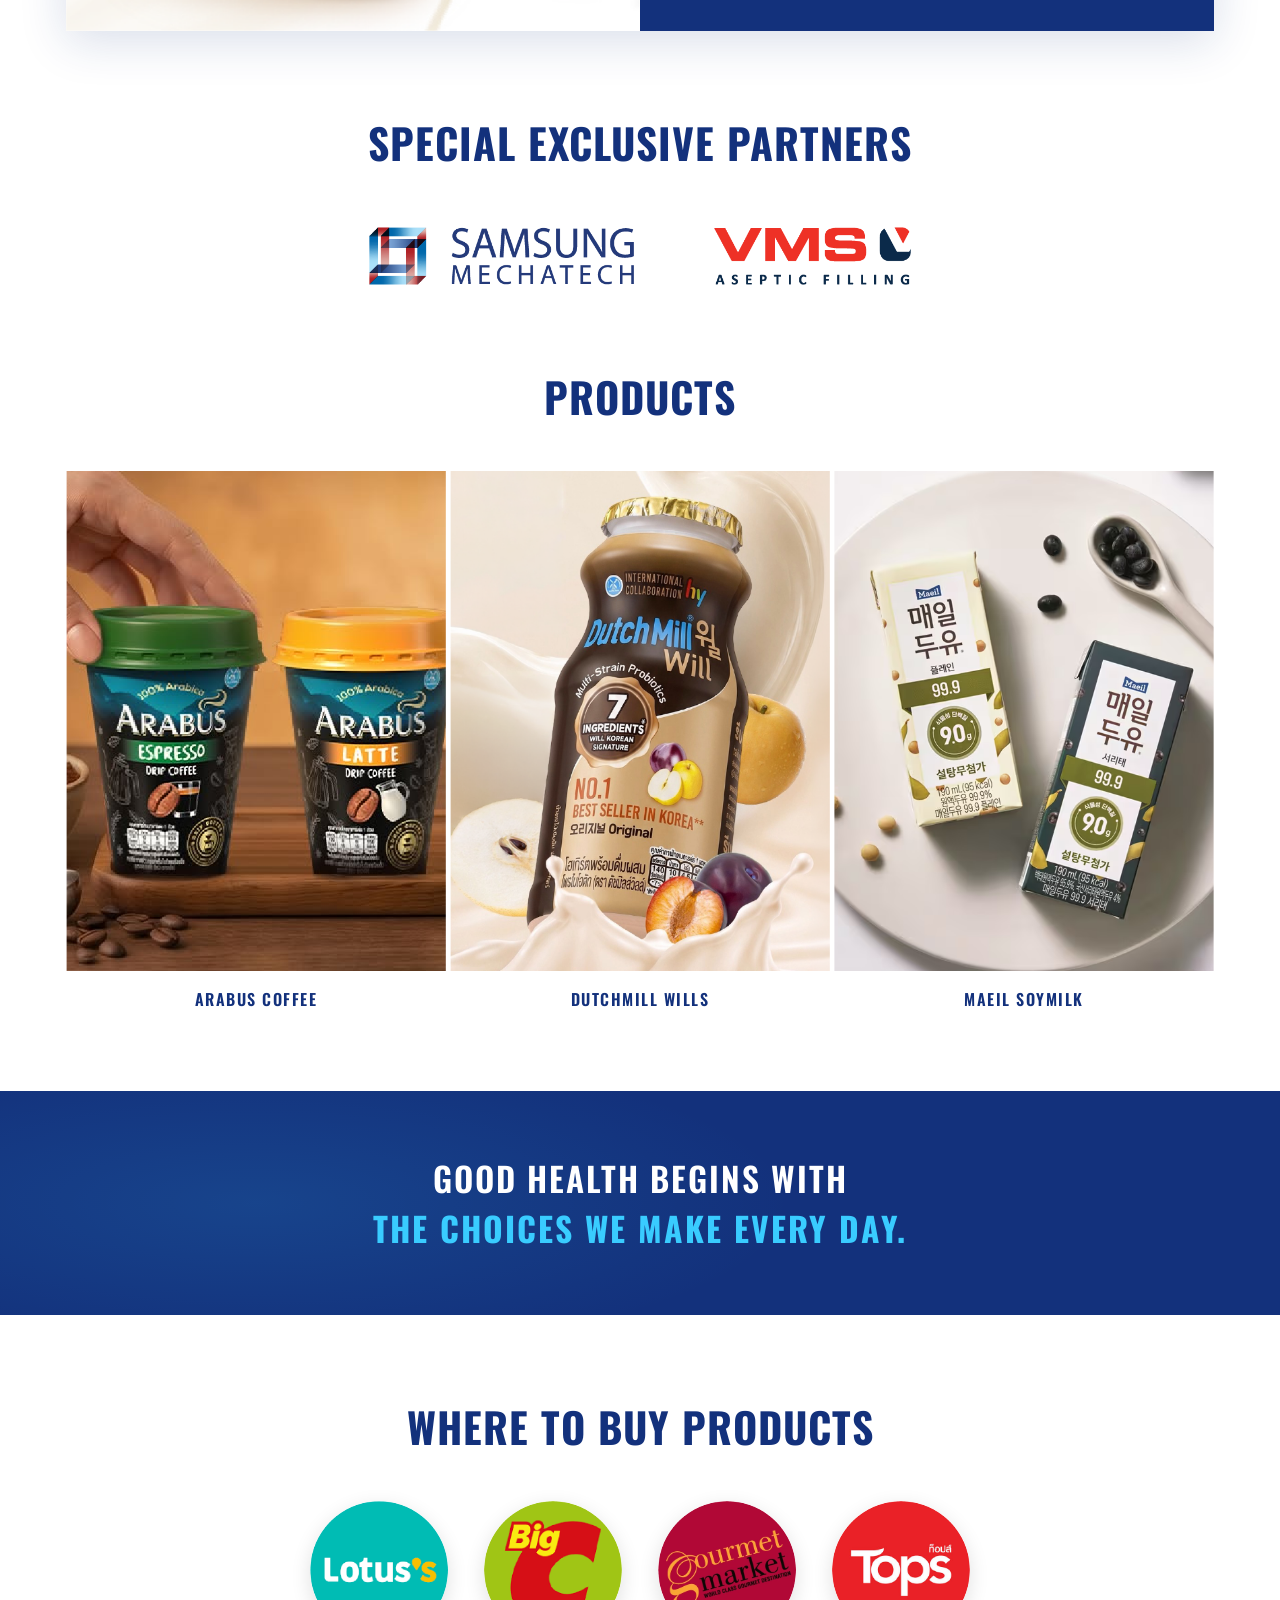
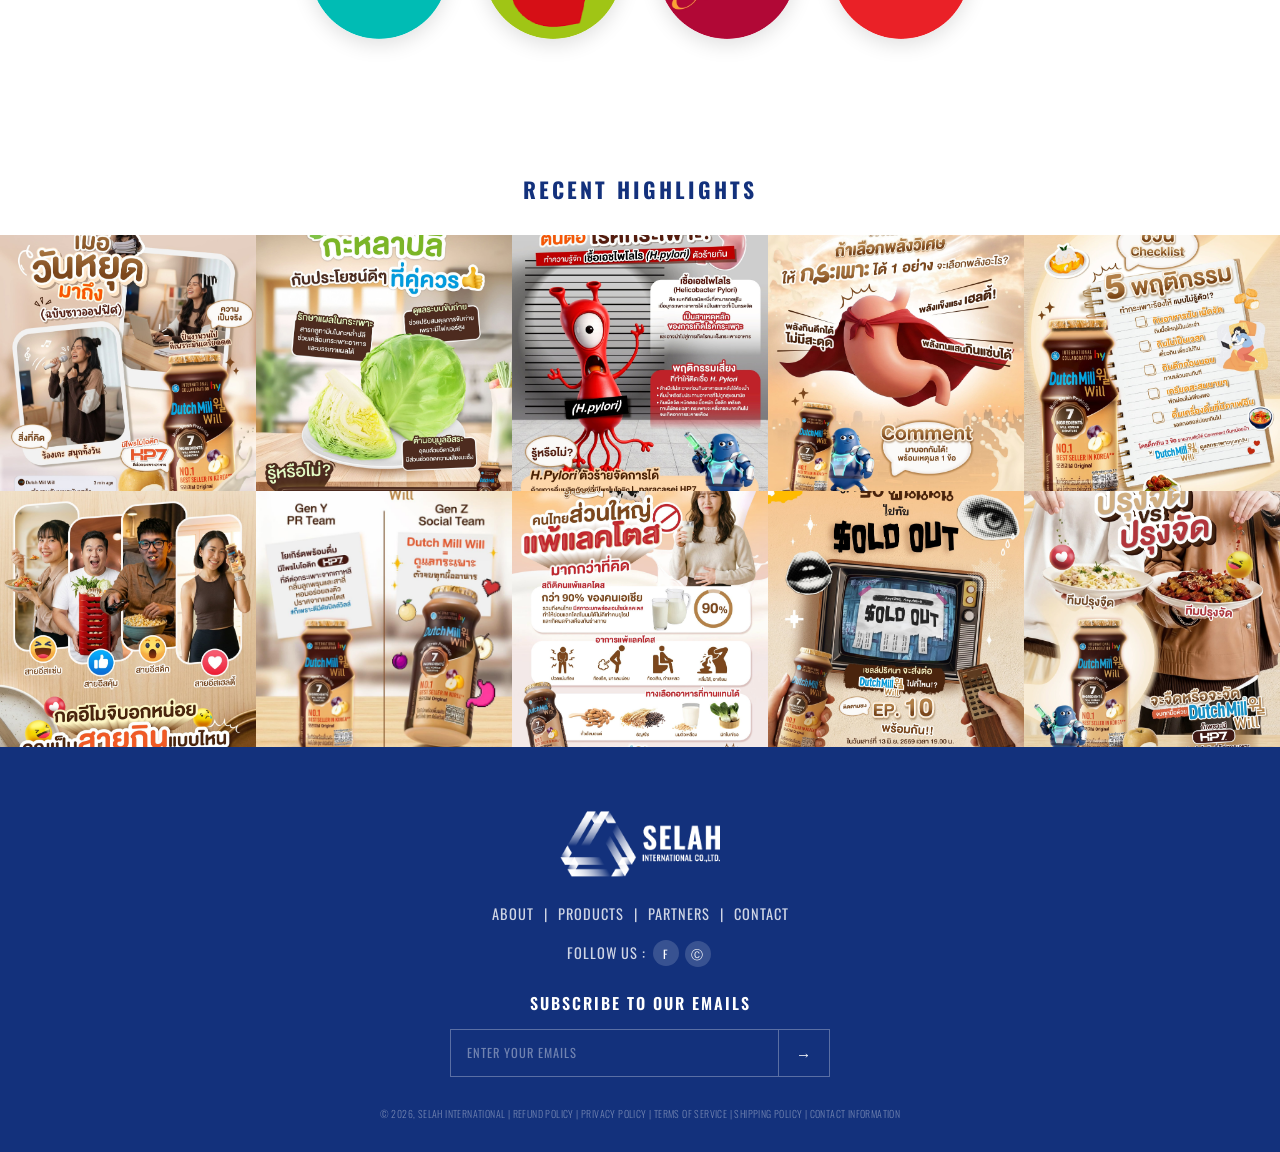
==== commit f6113768: "Redesign RECENT HIGHLIGHTS: full-bleed 5x2 grid with 10 feed images - Full-width edge-to-edge layout" ====
--- a/index.html
+++ b/index.html
@@ -29,11 +29,7 @@
       </div>
       <div class="intro-card">
         <div class="intro-card-logo">
-          <span class="selah-mark"><img src="images/selah-logo-white.webp" alt="SELAH" style="width:100%;height:100%;object-fit:contain"></span>
-          <div class="card-logo-texts">
-            <span class="card-logo-name">SELAH</span>
-            <span class="card-logo-sub">INTERNATIONAL CO.,LTD.</span>
-          </div>
+          <img src="./images/logo/Asset%2040%4072x.webp" width="160px" alt="">
         </div>
         <p class="intro-tagline" data-i18n="home_intro_tagline">Bringing Premium Korean Health<br>&amp; Wellness Products to Thailand</p>
         <p class="intro-body" data-i18n="home_intro_body1"></p>
@@ -95,15 +91,19 @@
 </section>
 
 <!-- RECENT HIGHLIGHTS -->
-<div class="ig-sec sec-sm">
-  <div class="wrap">
-    <p class="ig-label" data-anim="up" data-i18n="highlights">RECENT HIGHLIGHTS</p>
-    <div class="ig-grid" data-stagger>
-      <div class="ig-tile" data-anim="up"><img data-cms-img="home-ig-1" src="images/feed-1.jpg" alt="" loading="lazy"></div>
-      <div class="ig-tile" data-anim="up"><img data-cms-img="home-ig-2" src="images/feed-2.jpg" alt="" loading="lazy"></div>
-      <div class="ig-tile" data-anim="up"><img data-cms-img="home-ig-3" src="images/feed-3.jpg" alt="" loading="lazy"></div>
-      <div class="ig-tile" data-anim="up"><img data-cms-img="home-ig-4" src="images/feed-4.jpg" alt="" loading="lazy"></div>
-    </div>
+<div class="highlights-sec">
+  <p class="highlights-label" data-anim="up" data-i18n="highlights">RECENT HIGHLIGHTS</p>
+  <div class="highlights-grid">
+    <div class="highlights-tile"><img data-cms-img="home-ig-1" src="images/feed-1.jpg" alt="" loading="lazy"></div>
+    <div class="highlights-tile"><img data-cms-img="home-ig-2" src="images/feed-2.jpg" alt="" loading="lazy"></div>
+    <div class="highlights-tile"><img data-cms-img="home-ig-3" src="images/feed-3.jpg" alt="" loading="lazy"></div>
+    <div class="highlights-tile"><img data-cms-img="home-ig-4" src="images/feed-4.jpg" alt="" loading="lazy"></div>
+    <div class="highlights-tile"><img data-cms-img="home-ig-5" src="images/feed-5.jpg" alt="" loading="lazy"></div>
+    <div class="highlights-tile"><img data-cms-img="home-ig-6" src="images/feed-6.jpg" alt="" loading="lazy"></div>
+    <div class="highlights-tile"><img data-cms-img="home-ig-7" src="images/feed-7.jpg" alt="" loading="lazy"></div>
+    <div class="highlights-tile"><img data-cms-img="home-ig-8" src="images/feed-8.jpg" alt="" loading="lazy"></div>
+    <div class="highlights-tile"><img data-cms-img="home-ig-9" src="images/feed-9.jpg" alt="" loading="lazy"></div>
+    <div class="highlights-tile"><img data-cms-img="home-ig-10" src="images/feed-10.jpg" alt="" loading="lazy"></div>
   </div>
 </div>
 
--- a/css/style.css
+++ b/css/style.css
@@ -4,477 +4,1403 @@
    Light Blue #39CCFF  ·  White #FFFFFF
    ============================================================ */
 
-@import url('https://fonts.googleapis.com/css2?family=Oswald:wght@300;400;500;600;700&family=Sarabun:wght@300;400;500;600;700&display=swap');
-
-*, *::before, *::after { box-sizing: border-box; margin: 0; padding: 0; }
+@import url("https://fonts.googleapis.com/css2?family=Oswald:wght@300;400;500;600;700&family=Sarabun:wght@300;400;500;600;700&display=swap");
+
+*,
+*::before,
+*::after {
+  box-sizing: border-box;
+  margin: 0;
+  padding: 0;
+}
 
 :root {
-  --navy:       #13317C;
-  --navy-dark:  #0d2459;
-  --navy-mid:   #1c429c;
-  --blue:       #39CCFF;
-  --white:      #ffffff;
-  --body-text:  #13317C;
-  --mid-gray:   #6b7a99;
+  --navy: #13317c;
+  --navy-dark: #0d2459;
+  --navy-mid: #1c429c;
+  --blue: #39ccff;
+  --white: #ffffff;
+  --body-text: #13317c;
+  --mid-gray: #6b7a99;
   --light-gray: #f4f6fb;
-  --maroon:     #2b0f0c;
-  --ease:       cubic-bezier(0.25, 0.46, 0.45, 0.94);
-}
-
-html { scroll-behavior: smooth; }
+  --maroon: #2b0f0c;
+  --ease: cubic-bezier(0.25, 0.46, 0.45, 0.94);
+}
+
+html {
+  scroll-behavior: smooth;
+}
 body {
-  font-family: 'Oswald', 'Sarabun', sans-serif;
+  font-family: "Oswald", "Sarabun", sans-serif;
   color: var(--body-text);
   background: #fff;
   overflow-x: hidden;
   font-weight: 300;
 }
 /* Thai language uses Sarabun for body legibility */
-html[lang="th"] body { font-family: 'Sarabun', 'Oswald', sans-serif; }
-
-a { text-decoration: none; color: inherit; }
-img { display: block; max-width: 100%; }
-button { cursor: pointer; font-family: inherit; }
+html[lang="th"] body {
+  font-family: "Sarabun", "Oswald", sans-serif;
+}
+
+a {
+  text-decoration: none;
+  color: inherit;
+}
+img {
+  display: block;
+  max-width: 100%;
+}
+button {
+  cursor: pointer;
+  font-family: inherit;
+}
 
 /* ============================================================
    SCROLL REVEAL
    ============================================================ */
-[data-anim] { opacity: 0; transition: opacity 0.7s var(--ease), transform 0.7s var(--ease); }
-[data-anim="up"]    { transform: translateY(40px); }
-[data-anim="left"]  { transform: translateX(-50px); }
-[data-anim="right"] { transform: translateX(50px); }
-[data-anim="scale"] { transform: scale(0.9); }
-[data-anim="fade"]  { transform: none; }
-[data-anim].in { opacity: 1; transform: none !important; }
-
-[data-stagger] > [data-anim]:nth-child(1) { transition-delay: 0.00s; }
-[data-stagger] > [data-anim]:nth-child(2) { transition-delay: 0.12s; }
-[data-stagger] > [data-anim]:nth-child(3) { transition-delay: 0.24s; }
-[data-stagger] > [data-anim]:nth-child(4) { transition-delay: 0.36s; }
+[data-anim] {
+  opacity: 0;
+  transition:
+    opacity 0.7s var(--ease),
+    transform 0.7s var(--ease);
+}
+[data-anim="up"] {
+  transform: translateY(40px);
+}
+[data-anim="left"] {
+  transform: translateX(-50px);
+}
+[data-anim="right"] {
+  transform: translateX(50px);
+}
+[data-anim="scale"] {
+  transform: scale(0.9);
+}
+[data-anim="fade"] {
+  transform: none;
+}
+[data-anim].in {
+  opacity: 1;
+  transform: none !important;
+}
+
+[data-stagger] > [data-anim]:nth-child(1) {
+  transition-delay: 0s;
+}
+[data-stagger] > [data-anim]:nth-child(2) {
+  transition-delay: 0.12s;
+}
+[data-stagger] > [data-anim]:nth-child(3) {
+  transition-delay: 0.24s;
+}
+[data-stagger] > [data-anim]:nth-child(4) {
+  transition-delay: 0.36s;
+}
 
 /* ============================================================
    SELAH LOGO MARK (3D triangle)
    ============================================================ */
-.selah-mark { width: 40px; height: 40px; flex-shrink: 0; }
-.selah-mark svg { width: 100%; height: 100%; display: block; }
+.selah-mark {
+  width: 40px;
+  height: 40px;
+  flex-shrink: 0;
+}
+.selah-mark svg {
+  width: 100%;
+  height: 100%;
+  display: block;
+}
 
 /* ============================================================
    NAVBAR
    ============================================================ */
 .navbar {
   background: var(--navy);
-  position: sticky; top: 0; z-index: 9000; width: 100%;
+  position: sticky;
+  top: 0;
+  z-index: 9000;
+  width: 100%;
   transition: box-shadow 0.3s;
 }
-.navbar.shadow { box-shadow: 0 2px 20px rgba(0,0,0,0.35); }
+.navbar.shadow {
+  box-shadow: 0 2px 20px rgba(0, 0, 0, 0.35);
+}
 .nav-wrap {
-  max-width: 1280px; margin: 0 auto; padding: 0 26px;
-  height: 74px; display: flex; align-items: center; gap: 18px;
+  max-width: 1280px;
+  margin: 0 auto;
+  padding: 0 26px;
+  height: 74px;
+  display: flex;
+  align-items: center;
+  gap: 18px;
 }
 
 /* Brand */
-.brand { display: flex; align-items: center; gap: 10px; flex-shrink: 0; }
-.brand .selah-mark { width: 44px; height: 44px; }
-.brand-text { display: flex; flex-direction: column; line-height: 1; }
+.brand {
+  display: flex;
+  align-items: center;
+  gap: 10px;
+  flex-shrink: 0;
+}
+.brand .selah-mark {
+  width: 44px;
+  height: 44px;
+}
+.brand-text {
+  display: flex;
+  flex-direction: column;
+  line-height: 1;
+}
 .brand-name {
-  font-family: 'Oswald', sans-serif;
-  font-size: 1.5rem; font-weight: 700;
-  letter-spacing: 2px; color: #fff;
+  font-family: "Oswald", sans-serif;
+  font-size: 1.5rem;
+  font-weight: 700;
+  letter-spacing: 2px;
+  color: #fff;
 }
 .brand-sub {
-  font-size: 0.42rem; letter-spacing: 1.4px;
-  color: rgba(255,255,255,0.6); text-transform: uppercase; margin-top: 2px;
+  font-size: 0.42rem;
+  letter-spacing: 1.4px;
+  color: rgba(255, 255, 255, 0.6);
+  text-transform: uppercase;
+  margin-top: 2px;
 }
 
 /* Partner micro-logos in nav */
 .nav-partners {
-  display: flex; align-items: center; gap: 22px;
-  padding: 0 22px; flex-shrink: 0;
-}
-.nav-p { display: flex; align-items: center; }
+  display: flex;
+  align-items: center;
+  gap: 22px;
+  padding: 0 22px;
+  flex-shrink: 0;
+}
+.nav-p {
+  display: flex;
+  align-items: center;
+}
 .np-samsung {
-  font-family: 'Oswald', sans-serif; font-size: 0.6rem; font-weight: 500;
-  color: rgba(255,255,255,0.92); letter-spacing: 0.5px; line-height: 1.15;
-  display: flex; align-items: center; gap: 7px;
+  font-family: "Oswald", sans-serif;
+  font-size: 0.6rem;
+  font-weight: 500;
+  color: rgba(255, 255, 255, 0.92);
+  letter-spacing: 0.5px;
+  line-height: 1.15;
+  display: flex;
+  align-items: center;
+  gap: 7px;
 }
 .np-samsung::before {
-  content: ''; width: 24px; height: 24px; border-radius: 5px; flex-shrink: 0;
-  background: linear-gradient(135deg,#39CCFF,#1c429c);
+  content: "";
+  width: 24px;
+  height: 24px;
+  border-radius: 5px;
+  flex-shrink: 0;
+  background: linear-gradient(135deg, #39ccff, #1c429c);
 }
 .np-vms {
-  font-family: 'Oswald', sans-serif; font-size: 1.05rem; font-weight: 700;
-  color: #fff; letter-spacing: 0.5px; line-height: 1;
-  display: flex; flex-direction: column;
-}
-.np-vms small { font-size: 0.4rem; letter-spacing: 3px; font-weight: 400; color: rgba(255,255,255,0.7); }
-.np-hy { display: none; }
+  font-family: "Oswald", sans-serif;
+  font-size: 1.05rem;
+  font-weight: 700;
+  color: #fff;
+  letter-spacing: 0.5px;
+  line-height: 1;
+  display: flex;
+  flex-direction: column;
+}
+.np-vms small {
+  font-size: 0.4rem;
+  letter-spacing: 3px;
+  font-weight: 400;
+  color: rgba(255, 255, 255, 0.7);
+}
+.np-hy {
+  display: none;
+}
 
 /* Nav links */
 .nav-links {
-  list-style: none; display: flex; align-items: center; gap: 4px; margin-left: auto;
+  list-style: none;
+  display: flex;
+  align-items: center;
+  gap: 4px;
+  margin-left: auto;
 }
 .nav-links a {
-  font-family: 'Oswald', sans-serif; font-size: 0.92rem; font-weight: 500;
-  letter-spacing: 1px; color: rgba(255,255,255,0.82);
-  padding: 8px 14px; text-transform: uppercase; position: relative; transition: color 0.2s;
+  font-family: "Oswald", sans-serif;
+  font-size: 0.92rem;
+  font-weight: 500;
+  letter-spacing: 1px;
+  color: rgba(255, 255, 255, 0.82);
+  padding: 8px 14px;
+  text-transform: uppercase;
+  position: relative;
+  transition: color 0.2s;
 }
 .nav-links a::after {
-  content: ''; position: absolute; bottom: 2px; left: 14px; right: 14px;
-  height: 2px; background: #fff; transform: scaleX(0); transition: transform 0.25s var(--ease);
-}
-.nav-links a:hover, .nav-links a.active { color: #fff; }
-.nav-links a:hover::after, .nav-links a.active::after { transform: scaleX(1); }
+  content: "";
+  position: absolute;
+  bottom: 2px;
+  left: 14px;
+  right: 14px;
+  height: 2px;
+  background: #fff;
+  transform: scaleX(0);
+  transition: transform 0.25s var(--ease);
+}
+.nav-links a:hover,
+.nav-links a.active {
+  color: #fff;
+}
+.nav-links a:hover::after,
+.nav-links a.active::after {
+  transform: scaleX(1);
+}
 
 /* Language toggle */
 .lang-toggle {
-  background: none; border: 1px solid rgba(255,255,255,0.35); color: #fff;
-  font-family: 'Oswald', sans-serif; font-size: 0.72rem; font-weight: 500;
-  letter-spacing: 1px; padding: 5px 11px; border-radius: 20px; margin-left: 8px;
-  display: flex; align-items: center; gap: 6px; transition: background 0.2s, border-color 0.2s;
-}
-.lang-toggle:hover { background: rgba(255,255,255,0.12); border-color: rgba(255,255,255,0.6); }
-.lang-toggle .globe { font-size: 0.85rem; }
-.lang-toggle .lang-cur { color: var(--blue); font-weight: 600; }
+  background: none;
+  border: 1px solid rgba(255, 255, 255, 0.35);
+  color: #fff;
+  font-family: "Oswald", sans-serif;
+  font-size: 0.72rem;
+  font-weight: 500;
+  letter-spacing: 1px;
+  padding: 5px 11px;
+  border-radius: 20px;
+  margin-left: 8px;
+  display: flex;
+  align-items: center;
+  gap: 6px;
+  transition:
+    background 0.2s,
+    border-color 0.2s;
+}
+.lang-toggle:hover {
+  background: rgba(255, 255, 255, 0.12);
+  border-color: rgba(255, 255, 255, 0.6);
+}
+.lang-toggle .globe {
+  font-size: 0.85rem;
+}
+.lang-toggle .lang-cur {
+  color: var(--blue);
+  font-weight: 600;
+}
 
 /* Hamburger */
 .hamburger {
-  display: none; background: none; border: none;
-  flex-direction: column; gap: 5px; padding: 6px; margin-left: auto;
-}
-.hamburger span { display: block; width: 24px; height: 2px; background: #fff; border-radius: 1px; transition: transform 0.3s, opacity 0.3s; }
-.hamburger.open span:nth-child(1) { transform: translateY(7px) rotate(45deg); }
-.hamburger.open span:nth-child(2) { opacity: 0; }
-.hamburger.open span:nth-child(3) { transform: translateY(-7px) rotate(-45deg); }
+  display: none;
+  background: none;
+  border: none;
+  flex-direction: column;
+  gap: 5px;
+  padding: 6px;
+  margin-left: auto;
+}
+.hamburger span {
+  display: block;
+  width: 24px;
+  height: 2px;
+  background: #fff;
+  border-radius: 1px;
+  transition:
+    transform 0.3s,
+    opacity 0.3s;
+}
+.hamburger.open span:nth-child(1) {
+  transform: translateY(7px) rotate(45deg);
+}
+.hamburger.open span:nth-child(2) {
+  opacity: 0;
+}
+.hamburger.open span:nth-child(3) {
+  transform: translateY(-7px) rotate(-45deg);
+}
 
 /* Mobile drawer */
 .mob-nav {
-  position: fixed; top: 74px; left: 0; right: 0; bottom: 0;
-  background: var(--navy-dark); z-index: 8999; display: none; flex-direction: column;
-  padding: 28px; gap: 0; transform: translateX(100%); transition: transform 0.35s var(--ease);
-}
-.mob-nav.open { transform: none; }
+  position: fixed;
+  top: 74px;
+  left: 0;
+  right: 0;
+  bottom: 0;
+  background: var(--navy-dark);
+  z-index: 8999;
+  display: none;
+  flex-direction: column;
+  padding: 28px;
+  gap: 0;
+  transform: translateX(100%);
+  transition: transform 0.35s var(--ease);
+}
+.mob-nav.open {
+  transform: none;
+}
 .mob-nav a {
-  font-family: 'Oswald', sans-serif; font-size: 1.7rem; font-weight: 500;
-  letter-spacing: 2px; color: rgba(255,255,255,0.8); padding: 16px 0;
-  border-bottom: 1px solid rgba(255,255,255,0.08); text-transform: uppercase;
-  transition: color 0.2s, padding-left 0.2s;
-}
-.mob-nav a:hover, .mob-nav a.active { color: #fff; padding-left: 10px; }
+  font-family: "Oswald", sans-serif;
+  font-size: 1.7rem;
+  font-weight: 500;
+  letter-spacing: 2px;
+  color: rgba(255, 255, 255, 0.8);
+  padding: 16px 0;
+  border-bottom: 1px solid rgba(255, 255, 255, 0.08);
+  text-transform: uppercase;
+  transition:
+    color 0.2s,
+    padding-left 0.2s;
+}
+.mob-nav a:hover,
+.mob-nav a.active {
+  color: #fff;
+  padding-left: 10px;
+}
 
 /* ============================================================
    HERO SLIDER
    ============================================================ */
 .hero {
-  position: relative; height: clamp(360px, 46vw, 640px);
-  overflow: hidden; background: var(--maroon);
-}
-.slide { position: absolute; inset: 0; opacity: 0; transition: opacity 0.9s ease; }
-.slide.on { opacity: 1; }
+  position: relative;
+  height: clamp(500px, 46vw, 100vh);
+  overflow: hidden;
+  background: var(--maroon);
+}
+.slide {
+  position: absolute;
+  inset: 0;
+  opacity: 0;
+  transition: opacity 0.9s ease;
+}
+.slide.on {
+  opacity: 1;
+}
 .slide-bg {
-  width: 100%; height: 100%; background-size: cover; background-position: center;
-  transform: scale(1.06); transition: transform 6s linear;
-}
-.slide.on .slide-bg { transform: scale(1); }
-.slide-shade { position: absolute; inset: 0; background: rgba(20,8,6,0.12); }
+  width: 100%;
+  height: 100%;
+  background-size: cover;
+  background-position: center;
+  transform: scale(1);
+  transition: transform 6s linear;
+}
+.slide.on .slide-bg {
+  transform: scale(1);
+}
+.slide-shade {
+  position: absolute;
+  inset: 0;
+  background: rgba(20, 8, 6, 0.12);
+}
 .hero-dots {
-  position: absolute; bottom: 22px; left: 50%; transform: translateX(-50%);
-  display: flex; gap: 9px; z-index: 5;
-}
-.hdot { width: 13px; height: 13px; border-radius: 3px; background: rgba(255,255,255,0.55); cursor: pointer; transition: all 0.3s; }
-.hdot.on { background: var(--blue); }
+  position: absolute;
+  bottom: 22px;
+  left: 50%;
+  transform: translateX(-50%);
+  display: flex;
+  gap: 9px;
+  z-index: 5;
+}
+.hdot {
+  width: 13px;
+  height: 13px;
+  border-radius: 3px;
+  background: rgba(255, 255, 255, 0.55);
+  cursor: pointer;
+  transition: all 0.3s;
+}
+.hdot.on {
+  background: var(--blue);
+}
 
 /* ============================================================
    COMMON SECTIONS
    ============================================================ */
-.wrap { max-width: 1200px; margin: 0 auto; padding: 0 26px; }
-.wrap-sm { max-width: 820px; margin: 0 auto; padding: 0 26px; }
-.wrap-md { max-width: 1000px; margin: 0 auto; padding: 0 26px; }
-.sec { padding: 80px 0; }
-.sec-sm { padding: 54px 0; }
+.wrap {
+  max-width: 1200px;
+  margin: 0 auto;
+  padding: 0 26px;
+}
+.wrap-sm {
+  max-width: 820px;
+  margin: 0 auto;
+  padding: 0 26px;
+}
+.wrap-md {
+  max-width: 1000px;
+  margin: 0 auto;
+  padding: 0 26px;
+}
+.sec {
+  padding: 80px 0;
+}
+.sec-sm {
+  padding: 54px 0;
+}
 
 .sec-title {
-  font-family: 'Oswald', sans-serif; font-size: clamp(1.8rem, 3.4vw, 2.6rem);
-  font-weight: 700; letter-spacing: 1px; color: var(--navy);
-  text-align: center; margin-bottom: 44px; text-transform: uppercase;
+  font-family: "Oswald", sans-serif;
+  font-size: clamp(1.8rem, 3.4vw, 2.6rem);
+  font-weight: 700;
+  letter-spacing: 1px;
+  color: var(--navy);
+  text-align: center;
+  margin-bottom: 44px;
+  text-transform: uppercase;
 }
 
 /* ============================================================
    HOME: INTRO GRID
    ============================================================ */
 .intro-grid {
-  display: grid; grid-template-columns: 1fr 1fr; overflow: hidden;
-  box-shadow: 0 10px 44px rgba(19,49,124,0.16);
-}
-.intro-photo { overflow: hidden; position: relative; min-height: 340px; }
-.intro-photo img { width: 100%; height: 100%; object-fit: cover; transition: transform 7s linear; }
-.intro-photo:hover img { transform: scale(1.04); }
+  display: grid;
+  grid-template-columns: 1fr 1fr;
+  overflow: hidden;
+  box-shadow: 0 10px 44px rgba(19, 49, 124, 0.16);
+}
+.intro-photo {
+  overflow: hidden;
+  position: relative;
+  min-height: 340px;
+}
+.intro-photo img {
+  width: 100%;
+  height: 100%;
+  object-fit: cover;
+  transition: transform 7s linear;
+}
+.intro-photo:hover img {
+  transform: scale(1.00);
+}
 .intro-card {
-  background: var(--navy); padding: 56px 50px;
-  display: flex; flex-direction: column; justify-content: center; gap: 18px;
-}
-.intro-card-logo { display: flex; align-items: center; gap: 11px; margin-bottom: 6px; }
-.intro-card-logo .selah-mark { width: 40px; height: 40px; }
-.card-logo-texts { display: flex; flex-direction: column; line-height: 1; }
-.card-logo-name { font-family: 'Oswald', sans-serif; font-size: 1.4rem; font-weight: 700; letter-spacing: 2px; color: #fff; }
-.card-logo-sub { font-size: 0.42rem; letter-spacing: 1px; color: rgba(255,255,255,0.55); margin-top: 2px; }
+  background: var(--navy);
+  padding: 56px 50px;
+  display: flex;
+  flex-direction: column;
+  justify-content: center;
+  gap: 18px;
+}
+.intro-card-logo {
+  display: flex;
+  align-items: center;
+  gap: 11px;
+  margin-bottom: 6px;
+}
+.intro-card-logo .selah-mark {
+  width: 40px;
+  height: 40px;
+}
+.card-logo-texts {
+  display: flex;
+  flex-direction: column;
+  line-height: 1;
+}
+.card-logo-name {
+  font-family: "Oswald", sans-serif;
+  font-size: 1.4rem;
+  font-weight: 700;
+  letter-spacing: 2px;
+  color: #fff;
+}
+.card-logo-sub {
+  font-size: 0.42rem;
+  letter-spacing: 1px;
+  color: rgba(255, 255, 255, 0.55);
+  margin-top: 2px;
+}
 .intro-tagline {
-  font-family: 'Oswald', sans-serif; font-size: 1.2rem; font-weight: 600;
-  color: var(--blue); letter-spacing: 0.3px; line-height: 1.5;
-}
-.intro-body { font-size: 0.96rem; color: rgba(255,255,255,0.88); line-height: 1.85; font-weight: 300; }
-html[lang="th"] .intro-body { font-size: 0.92rem; }
+  font-family: "Oswald", sans-serif;
+  font-size: 2.0rem;
+  font-weight: 600;
+  color: var(--blue);
+  letter-spacing: 0.3px;
+  line-height: 1.5;
+}
+.intro-body {
+  font-size: 1.5rem;
+  color: rgba(255, 255, 255, 0.88);
+  line-height: 1.85;
+  font-weight: 300;
+}
+html[lang="th"] .intro-body {
+  font-size: 0.92rem;
+}
 
 /* ============================================================
    HOME: EXCLUSIVE PARTNERS STRIP
    ============================================================ */
 .ep-row {
-  display: flex; align-items: center; justify-content: center;
-  gap: 80px; flex-wrap: wrap; padding: 10px 24px 0;
-}
-.ep-item { display: flex; align-items: center; transition: transform 0.3s var(--ease); }
-.ep-item:hover { transform: translateY(-3px); }
-.ep-item img { max-height: 58px; object-fit: contain; }
+  display: flex;
+  align-items: center;
+  justify-content: center;
+  gap: 80px;
+  flex-wrap: wrap;
+  padding: 10px 24px 0;
+}
+.ep-item {
+  display: flex;
+  align-items: center;
+  transition: transform 0.3s var(--ease);
+}
+.ep-item:hover {
+  transform: translateY(-3px);
+}
+.ep-item img {
+  max-height: 58px;
+  object-fit: contain;
+}
 .ep-txt {
-  font-family: 'Oswald', sans-serif; font-weight: 600; color: var(--navy);
-  letter-spacing: 1px; display: flex; align-items: center; gap: 12px; font-size: 1.4rem;
-}
-.ep-txt.samsung::before { content:''; width: 38px; height: 38px; border-radius: 7px; background: linear-gradient(135deg,#39CCFF,#1c429c); }
-.ep-txt small { display: block; font-size: 0.45rem; letter-spacing: 4px; font-weight: 400; color: #888; }
+  font-family: "Oswald", sans-serif;
+  font-weight: 600;
+  color: var(--navy);
+  letter-spacing: 1px;
+  display: flex;
+  align-items: center;
+  gap: 12px;
+  font-size: 1.4rem;
+}
+.ep-txt.samsung::before {
+  content: "";
+  width: 38px;
+  height: 38px;
+  border-radius: 7px;
+  background: linear-gradient(135deg, #39ccff, #1c429c);
+}
+.ep-txt small {
+  display: block;
+  font-size: 0.45rem;
+  letter-spacing: 4px;
+  font-weight: 400;
+  color: #888;
+}
 
 /* ============================================================
    HOME: PRODUCTS GRID
    ============================================================ */
-.products-grid { display: grid; grid-template-columns: repeat(3, 1fr); gap: 4px; }
-.prod-card { position: relative; overflow: hidden; cursor: pointer; }
+.products-grid {
+  display: grid;
+  grid-template-columns: repeat(3, 1fr);
+  gap: 4px;
+}
+.prod-card {
+  position: relative;
+  overflow: hidden;
+  cursor: pointer;
+}
 .prod-card-img {
-  width: 100%; padding-bottom: 92%; background-size: cover; background-position: center;
+  width: 100%;
+  padding-bottom: 92%;
+  background-size: cover;
+  background-position: center;
   transition: transform 0.6s var(--ease);
-}
-.prod-card:hover .prod-card-img { transform: scale(1.06); }
+  height: 500px;
+}
+.prod-card:hover .prod-card-img {
+  transform: scale(1.06);
+}
 .prod-label {
-  text-align: center; font-family: 'Oswald', sans-serif; font-size: 1rem; font-weight: 600;
-  letter-spacing: 1.5px; color: var(--navy); padding: 16px 8px 0; text-transform: uppercase;
+  text-align: center;
+  font-family: "Oswald", sans-serif;
+  font-size: 1rem;
+  font-weight: 600;
+  letter-spacing: 1.5px;
+  color: var(--navy);
+  padding: 16px 8px 0;
+  text-transform: uppercase;
 }
 
 /* ============================================================
    BANNER QUOTE
    ============================================================ */
-.banner { background: var(--navy); padding: 62px 24px; text-align: center; position: relative; overflow: hidden; }
+.banner {
+  background: var(--navy);
+  padding: 62px 24px;
+  text-align: center;
+  position: relative;
+  overflow: hidden;
+}
 .banner::before {
-  content: ''; position: absolute; inset: 0;
-  background: radial-gradient(ellipse 60% 100% at 20% 50%, rgba(57,204,255,0.12) 0%, transparent 70%);
+  content: "";
+  position: absolute;
+  inset: 0;
+  background: radial-gradient(
+    ellipse 60% 100% at 20% 50%,
+    rgba(57, 204, 255, 0.12) 0%,
+    transparent 70%
+  );
 }
 .banner-l1 {
-  font-family: 'Oswald', sans-serif; font-size: clamp(1.4rem, 3vw, 2.1rem);
-  font-weight: 600; letter-spacing: 2px; color: #fff; position: relative;
+  font-family: "Oswald", sans-serif;
+  font-size: clamp(1.4rem, 3vw, 2.1rem);
+  font-weight: 600;
+  letter-spacing: 2px;
+  color: #fff;
+  position: relative;
 }
 .banner-l2 {
-  font-family: 'Oswald', sans-serif; font-size: clamp(1.4rem, 3vw, 2.1rem);
-  font-weight: 700; letter-spacing: 2px; color: var(--blue); position: relative;
+  font-family: "Oswald", sans-serif;
+  font-size: clamp(1.4rem, 3vw, 2.1rem);
+  font-weight: 700;
+  letter-spacing: 2px;
+  color: var(--blue);
+  position: relative;
 }
 
 /* ============================================================
    WHERE TO BUY
    ============================================================ */
-.retail-row { display: flex; justify-content: center; align-items: center; gap: 36px; flex-wrap: wrap; }
+.retail-row {
+  display: flex;
+  justify-content: center;
+  align-items: center;
+  gap: 36px;
+  flex-wrap: wrap;
+}
 .retail-circle {
-  width: 138px; height: 138px; border-radius: 50%; overflow: hidden;
-  box-shadow: 0 6px 20px rgba(0,0,0,0.12); cursor: pointer;
-  transition: transform 0.35s var(--ease), box-shadow 0.35s;
-}
-.retail-circle:hover { transform: translateY(-6px) scale(1.05); box-shadow: 0 16px 34px rgba(0,0,0,0.18); }
-.retail-circle img { width: 100%; height: 100%; object-fit: cover; }
-
-/* ============================================================
-   RECENT HIGHLIGHTS
-   ============================================================ */
-.ig-sec { background: #fff; }
-.ig-label {
-  font-family: 'Oswald', sans-serif; font-size: 1.1rem; font-weight: 600;
-  letter-spacing: 2px; color: var(--navy); text-align: center; margin-bottom: 26px; text-transform: uppercase;
-}
-.ig-grid { display: grid; grid-template-columns: repeat(4,1fr); gap: 8px; margin-bottom: 18px; }
-.ig-tile { aspect-ratio: 1; overflow: hidden; position: relative; background: var(--light-gray); border-radius: 6px; }
-.ig-tile img { width: 100%; height: 100%; object-fit: cover; transition: transform 0.45s var(--ease); }
-.ig-tile:hover img { transform: scale(1.08); }
-.ig-tile::after { content: ''; position: absolute; inset: 0; background: rgba(19,49,124,0); transition: background 0.3s; }
-.ig-tile:hover::after { background: rgba(19,49,124,0.16); }
+  width: 138px;
+  height: 138px;
+  border-radius: 50%;
+  overflow: hidden;
+  box-shadow: 0 6px 20px rgba(0, 0, 0, 0.12);
+  cursor: pointer;
+  transition:
+    transform 0.35s var(--ease),
+    box-shadow 0.35s;
+}
+.retail-circle:hover {
+  transform: translateY(-6px) scale(1.05);
+  box-shadow: 0 16px 34px rgba(0, 0, 0, 0.18);
+}
+.retail-circle img {
+  width: 100%;
+  height: 100%;
+  object-fit: cover;
+}
+
+/* ============================================================
+   RECENT HIGHLIGHTS — full-bleed grid, 2 rows x 5 cols
+   ============================================================ */
+.highlights-sec {
+  padding: 54px 0 0;
+}
+.highlights-label {
+  font-family: "Oswald", sans-serif;
+  font-size: 1.35rem;
+  font-weight: 700;
+  letter-spacing: 3px;
+  color: var(--navy);
+  text-align: center;
+  margin-bottom: 30px;
+  text-transform: uppercase;
+}
+.highlights-grid {
+  display: grid;
+  grid-template-columns: repeat(5, 1fr);
+  gap: 0;
+}
+.highlights-tile {
+  aspect-ratio: 1;
+  overflow: hidden;
+  position: relative;
+  background: var(--light-gray);
+}
+.highlights-tile img {
+  width: 100%;
+  height: 100%;
+  object-fit: cover;
+  transition: transform 0.5s var(--ease), filter 0.3s;
+}
+.highlights-tile:hover img {
+  transform: scale(1.1);
+}
+.highlights-tile::after {
+  content: "";
+  position: absolute;
+  inset: 0;
+  background: linear-gradient(180deg, transparent 40%, rgba(19,49,124,0.35) 100%);
+  opacity: 0;
+  transition: opacity 0.3s;
+}
+.highlights-tile:hover::after {
+  opacity: 1;
+}
 
 /* ============================================================
    FOOTER
    ============================================================ */
-.footer { background: var(--navy); padding: 64px 24px 28px; }
-.footer-in { max-width: 680px; margin: 0 auto; text-align: center; }
-.foot-logo { display: flex; align-items: center; justify-content: center; gap: 12px; margin-bottom: 26px; }
-.foot-logo .selah-mark { width: 52px; height: 52px; }
-.foot-logo-text { text-align: left; }
-.foot-logo-name { font-family: 'Oswald', sans-serif; font-size: 1.7rem; font-weight: 700; letter-spacing: 2px; color: #fff; line-height: 1; }
-.foot-logo-sub { font-size: 0.46rem; letter-spacing: 1.4px; color: rgba(255,255,255,0.5); }
-.foot-nav { font-family: 'Oswald', sans-serif; font-size: 0.9rem; font-weight: 400; letter-spacing: 1px; color: rgba(255,255,255,0.8); margin-bottom: 16px; text-transform: uppercase; }
-.foot-nav a { color: rgba(255,255,255,0.8); margin: 0 6px; transition: color 0.2s; }
-.foot-nav a:hover { color: var(--blue); }
-.foot-follow { font-size: 0.9rem; font-weight: 400; letter-spacing: 1px; color: rgba(255,255,255,0.8); margin-bottom: 24px; text-transform: uppercase; font-family: 'Oswald', sans-serif; }
+.footer {
+  background: var(--navy);
+  padding: 64px 24px 28px;
+}
+.footer-in {
+  max-width: 680px;
+  margin: 0 auto;
+  text-align: center;
+}
+.foot-logo {
+  display: flex;
+  align-items: center;
+  justify-content: center;
+  gap: 12px;
+  margin-bottom: 26px;
+}
+.foot-logo .selah-mark {
+  width: 52px;
+  height: 52px;
+}
+.foot-logo-text {
+  text-align: left;
+}
+.foot-logo-name {
+  font-family: "Oswald", sans-serif;
+  font-size: 1.7rem;
+  font-weight: 700;
+  letter-spacing: 2px;
+  color: #fff;
+  line-height: 1;
+}
+.foot-logo-sub {
+  font-size: 0.46rem;
+  letter-spacing: 1.4px;
+  color: rgba(255, 255, 255, 0.5);
+}
+.foot-nav {
+  font-family: "Oswald", sans-serif;
+  font-size: 0.9rem;
+  font-weight: 400;
+  letter-spacing: 1px;
+  color: rgba(255, 255, 255, 0.8);
+  margin-bottom: 16px;
+  text-transform: uppercase;
+}
+.foot-nav a {
+  color: rgba(255, 255, 255, 0.8);
+  margin: 0 6px;
+  transition: color 0.2s;
+}
+.foot-nav a:hover {
+  color: var(--blue);
+}
+.foot-follow {
+  font-size: 0.9rem;
+  font-weight: 400;
+  letter-spacing: 1px;
+  color: rgba(255, 255, 255, 0.8);
+  margin-bottom: 24px;
+  text-transform: uppercase;
+  font-family: "Oswald", sans-serif;
+}
 .foot-social {
-  display: inline-flex; align-items: center; justify-content: center; width: 26px; height: 26px;
-  border-radius: 50%; background: rgba(255,255,255,0.16); color: #fff; font-size: 0.72rem;
-  margin: 0 3px; transition: background 0.2s, transform 0.2s;
-}
-.foot-social:hover { background: var(--blue); transform: scale(1.12); }
-.foot-sub-title { font-family: 'Oswald', sans-serif; font-size: 1rem; font-weight: 600; letter-spacing: 2px; color: #fff; margin-bottom: 14px; text-transform: uppercase; }
-.foot-sub-form { display: flex; border: 1.5px solid rgba(255,255,255,0.3); max-width: 380px; margin: 0 auto 28px; transition: border-color 0.25s; }
-.foot-sub-form:focus-within { border-color: var(--blue); }
-.foot-sub-form input { flex: 1; background: none; border: none; outline: none; color: rgba(255,255,255,0.85); padding: 12px 16px; font-family: 'Oswald', sans-serif; font-size: 0.78rem; letter-spacing: 1px; }
-.foot-sub-form input::placeholder { color: rgba(255,255,255,0.4); }
-.foot-sub-form button { background: none; border: none; border-left: 1.5px solid rgba(255,255,255,0.3); color: #fff; padding: 12px 18px; font-size: 0.95rem; transition: background 0.2s; }
-.foot-sub-form button:hover { background: rgba(255,255,255,0.12); }
-.foot-copy { font-size: 0.62rem; color: rgba(255,255,255,0.4); letter-spacing: 0.4px; line-height: 1.9; }
+  display: inline-flex;
+  align-items: center;
+  justify-content: center;
+  width: 26px;
+  height: 26px;
+  border-radius: 50%;
+  background: rgba(255, 255, 255, 0.16);
+  color: #fff;
+  font-size: 0.72rem;
+  margin: 0 3px;
+  transition:
+    background 0.2s,
+    transform 0.2s;
+}
+.foot-social:hover {
+  background: var(--blue);
+  transform: scale(1.12);
+}
+.foot-sub-title {
+  font-family: "Oswald", sans-serif;
+  font-size: 1rem;
+  font-weight: 600;
+  letter-spacing: 2px;
+  color: #fff;
+  margin-bottom: 14px;
+  text-transform: uppercase;
+}
+.foot-sub-form {
+  display: flex;
+  border: 1.5px solid rgba(255, 255, 255, 0.3);
+  max-width: 380px;
+  margin: 0 auto 28px;
+  transition: border-color 0.25s;
+}
+.foot-sub-form:focus-within {
+  border-color: var(--blue);
+}
+.foot-sub-form input {
+  flex: 1;
+  background: none;
+  border: none;
+  outline: none;
+  color: rgba(255, 255, 255, 0.85);
+  padding: 12px 16px;
+  font-family: "Oswald", sans-serif;
+  font-size: 0.78rem;
+  letter-spacing: 1px;
+}
+.foot-sub-form input::placeholder {
+  color: rgba(255, 255, 255, 0.4);
+}
+.foot-sub-form button {
+  background: none;
+  border: none;
+  border-left: 1.5px solid rgba(255, 255, 255, 0.3);
+  color: #fff;
+  padding: 12px 18px;
+  font-size: 0.95rem;
+  transition: background 0.2s;
+}
+.foot-sub-form button:hover {
+  background: rgba(255, 255, 255, 0.12);
+}
+.foot-copy {
+  font-size: 0.62rem;
+  color: rgba(255, 255, 255, 0.4);
+  letter-spacing: 0.4px;
+  line-height: 1.9;
+}
 
 /* ============================================================
    PAGE HERO (about / product)
    ============================================================ */
-.page-hero { height: clamp(280px, 32vw, 460px); overflow: hidden; position: relative; background: #0a1020; }
-.page-hero-bg { width: 100%; height: 100%; background-size: cover; background-position: center 40%; animation: heroZoom 9s ease-out forwards; }
-@keyframes heroZoom { from { transform: scale(1.06); } to { transform: scale(1); } }
+.page-hero {
+  height: clamp(280px, 32vw, 460px);
+  overflow: hidden;
+  position: relative;
+  background: #0a1020;
+}
+.page-hero-bg {
+  width: 100%;
+  height: 100%;
+  background-size: cover;
+  background-position: center 40%;
+  animation: heroZoom 9s ease-out forwards;
+}
+@keyframes heroZoom {
+  from {
+    transform: scale(1.06);
+  }
+  to {
+    transform: scale(1);
+  }
+}
 
 /* About */
-.about-title, .sep-title {
-  font-family: 'Oswald', sans-serif; font-size: clamp(1.8rem, 3.4vw, 2.6rem);
-  font-weight: 700; letter-spacing: 1px; color: var(--navy); text-align: center; margin-bottom: 32px; text-transform: uppercase;
-}
-.about-logo-center { display: flex; align-items: center; justify-content: center; gap: 12px; margin-bottom: 40px; }
-.about-logo-center .selah-mark { width: 58px; height: 58px; }
-.about-logo-texts .al-name { font-family: 'Oswald', sans-serif; font-size: 1.7rem; font-weight: 700; letter-spacing: 2px; color: var(--navy); line-height: 1; }
-.about-logo-texts .al-sub { font-size: 0.46rem; letter-spacing: 1px; color: rgba(19,49,124,0.55); }
-.body-para { text-align: center; font-size: 1rem; line-height: 1.9; color: var(--navy); max-width: 680px; margin: 0 auto 20px; font-weight: 300; }
-html[lang="th"] .body-para { font-size: 0.96rem; }
-.body-para.bold { font-weight: 600; }
-.about-photo { width: 100%; max-height: 460px; overflow: hidden; }
-.about-photo img { width: 100%; object-fit: cover; object-position: center; }
+.about-title,
+.sep-title {
+  font-family: "Oswald", sans-serif;
+  font-size: clamp(1.8rem, 3.4vw, 2.6rem);
+  font-weight: 700;
+  letter-spacing: 1px;
+  color: var(--navy);
+  text-align: center;
+  margin-bottom: 32px;
+  text-transform: uppercase;
+}
+.about-logo-center {
+  display: flex;
+  align-items: center;
+  justify-content: center;
+  gap: 12px;
+  margin-bottom: 40px;
+}
+.about-logo-center .selah-mark {
+  width: 58px;
+  height: 58px;
+}
+.about-logo-texts .al-name {
+  font-family: "Oswald", sans-serif;
+  font-size: 1.7rem;
+  font-weight: 700;
+  letter-spacing: 2px;
+  color: var(--navy);
+  line-height: 1;
+}
+.about-logo-texts .al-sub {
+  font-size: 0.46rem;
+  letter-spacing: 1px;
+  color: rgba(19, 49, 124, 0.55);
+}
+.body-para {
+  text-align: center;
+  font-size: 1rem;
+  line-height: 1.9;
+  color: var(--navy);
+  max-width: 680px;
+  margin: 0 auto 20px;
+  font-weight: 300;
+}
+html[lang="th"] .body-para {
+  font-size: 0.96rem;
+}
+.body-para.bold {
+  font-weight: 600;
+}
+.about-photo {
+  width: 100%;
+  max-height: 460px;
+  overflow: hidden;
+}
+.about-photo img {
+  width: 100%;
+  object-fit: cover;
+  object-position: center;
+}
 
 /* Partner showcase (exclusive) */
-.partner-showcase { text-align: center; padding: 60px 24px; }
-.ps-logo { margin: 0 auto 26px; display: flex; align-items: center; justify-content: center; }
-.ps-logo img { max-height: 130px; max-width: 400px; object-fit: contain; }
-.ps-name { font-family: 'Oswald', sans-serif; font-size: 1.3rem; font-weight: 700; letter-spacing: 2px; color: var(--navy); margin-bottom: 6px; }
-.ps-url { font-family: 'Oswald', sans-serif; font-size: 0.92rem; font-weight: 400; letter-spacing: 1.5px; color: var(--navy); }
+.partner-showcase {
+  text-align: center;
+  padding: 60px 24px;
+}
+.ps-logo {
+  margin: 0 auto 26px;
+  display: flex;
+  align-items: center;
+  justify-content: center;
+}
+.ps-logo img {
+  max-height: 130px;
+  max-width: 400px;
+  object-fit: contain;
+}
+.ps-name {
+  font-family: "Oswald", sans-serif;
+  font-size: 1.3rem;
+  font-weight: 700;
+  letter-spacing: 2px;
+  color: var(--navy);
+  margin-bottom: 6px;
+}
+.ps-url {
+  font-family: "Oswald", sans-serif;
+  font-size: 0.92rem;
+  font-weight: 400;
+  letter-spacing: 1.5px;
+  color: var(--navy);
+}
 
 /* ============================================================
    PRODUCTS TIMELINE PAGE
    ============================================================ */
-.timeline { display: flex; flex-direction: column; gap: 70px; margin-top: 30px; }
-.tl-row { display: grid; grid-template-columns: 1fr 1fr; align-items: center; gap: 60px; }
-.tl-row.reverse .tl-media { order: 2; }
-.tl-media { border-radius: 8px; overflow: hidden; box-shadow: 0 10px 34px rgba(19,49,124,0.14); }
-.tl-media a { display: block; }
-.tl-media img { width: 100%; aspect-ratio: 4/3; object-fit: cover; transition: transform 0.5s var(--ease); }
-.tl-media:hover img { transform: scale(1.05); }
-.tl-info { text-align: center; }
-.tl-info .tl-logo { max-height: 90px; margin: 0 auto 18px; object-fit: contain; }
-.tl-info .tl-divider { width: 70%; height: 1px; background: rgba(19,49,124,0.25); margin: 18px auto; }
-.tl-year { font-family: 'Oswald', sans-serif; font-size: 1.05rem; font-weight: 600; letter-spacing: 2px; color: var(--navy); text-transform: uppercase; }
-.tl-info a.tl-cta { display: inline-block; margin-top: 14px; font-family: 'Oswald', sans-serif; font-size: 0.8rem; font-weight: 500; letter-spacing: 2px; color: var(--blue); text-transform: uppercase; border-bottom: 1px solid var(--blue); padding-bottom: 2px; }
+.timeline {
+  display: flex;
+  flex-direction: column;
+  gap: 70px;
+  margin-top: 30px;
+}
+.tl-row {
+  display: grid;
+  grid-template-columns: 1fr 1fr;
+  align-items: center;
+  gap: 60px;
+}
+.tl-row.reverse .tl-media {
+  order: 2;
+}
+.tl-media {
+  border-radius: 8px;
+  overflow: hidden;
+  box-shadow: 0 10px 34px rgba(19, 49, 124, 0.14);
+}
+.tl-media a {
+  display: block;
+}
+.tl-media img {
+  width: 100%;
+  aspect-ratio: 4/3;
+  object-fit: cover;
+  transition: transform 0.5s var(--ease);
+}
+.tl-media:hover img {
+  transform: scale(1.05);
+}
+.tl-info {
+  text-align: center;
+}
+.tl-info .tl-logo {
+  max-height: 90px;
+  margin: 0 auto 18px;
+  object-fit: contain;
+}
+.tl-info .tl-divider {
+  width: 70%;
+  height: 1px;
+  background: rgba(19, 49, 124, 0.25);
+  margin: 18px auto;
+}
+.tl-year {
+  font-family: "Oswald", sans-serif;
+  font-size: 1.05rem;
+  font-weight: 600;
+  letter-spacing: 2px;
+  color: var(--navy);
+  text-transform: uppercase;
+}
+.tl-info a.tl-cta {
+  display: inline-block;
+  margin-top: 14px;
+  font-family: "Oswald", sans-serif;
+  font-size: 0.8rem;
+  font-weight: 500;
+  letter-spacing: 2px;
+  color: var(--blue);
+  text-transform: uppercase;
+  border-bottom: 1px solid var(--blue);
+  padding-bottom: 2px;
+}
 
 /* ============================================================
    PRODUCT DETAIL PAGE
    ============================================================ */
-.prod-hero { height: clamp(300px, 40vw, 540px); overflow: hidden; position: relative; background: var(--maroon); }
-.prod-hero-bg { width: 100%; height: 100%; background-size: cover; background-position: center 30%; animation: heroZoom 9s ease-out forwards; }
+.prod-hero {
+  height: clamp(300px, 40vw, 540px);
+  overflow: hidden;
+  position: relative;
+  background: var(--maroon);
+}
+.prod-hero-bg {
+  width: 100%;
+  height: 100%;
+  background-size: cover;
+  background-position: center 30%;
+  animation: heroZoom 9s ease-out forwards;
+}
 .prod-page-title {
-  font-family: 'Oswald', sans-serif; font-size: clamp(1.8rem, 3.4vw, 2.6rem);
-  font-weight: 700; letter-spacing: 1px; color: var(--navy); text-align: center;
-  margin: 0 auto 6px; border-bottom: 3px solid var(--navy); padding-bottom: 18px; max-width: 360px; text-transform: uppercase;
-}
-.prod-detail-grid { display: grid; grid-template-columns: 320px 1fr; gap: 64px; align-items: center; }
-.prod-detail-grid.reverse .bottle-wrap { order: 2; }
-.bottle-wrap { text-align: center; }
-.bottle-wrap img { max-height: 480px; object-fit: contain; margin: 0 auto; filter: drop-shadow(0 14px 34px rgba(0,0,0,0.18)); transition: transform 0.45s var(--ease); }
-.bottle-wrap:hover img { transform: scale(1.03) translateY(-5px); }
-.dm-will-logo { margin-bottom: 24px; }
-.dm-will-logo img { max-height: 90px; object-fit: contain; }
-.prod-lead { color: var(--navy); font-weight: 600; font-size: 1.05rem; line-height: 1.75; margin-bottom: 18px; }
-.prod-body { font-size: 0.96rem; color: var(--navy); line-height: 1.9; font-weight: 300; }
+  font-family: "Oswald", sans-serif;
+  font-size: clamp(1.8rem, 3.4vw, 2.6rem);
+  font-weight: 700;
+  letter-spacing: 1px;
+  color: var(--navy);
+  text-align: center;
+  margin: 0 auto 6px;
+  border-bottom: 3px solid var(--navy);
+  padding-bottom: 18px;
+  max-width: 360px;
+  text-transform: uppercase;
+}
+.prod-detail-grid {
+  display: grid;
+  grid-template-columns: 320px 1fr;
+  gap: 64px;
+  align-items: center;
+}
+.prod-detail-grid.reverse .bottle-wrap {
+  order: 2;
+}
+.bottle-wrap {
+  text-align: center;
+}
+.bottle-wrap img {
+  max-height: 480px;
+  object-fit: contain;
+  margin: 0 auto;
+  filter: drop-shadow(0 14px 34px rgba(0, 0, 0, 0.18));
+  transition: transform 0.45s var(--ease);
+}
+.bottle-wrap:hover img {
+  transform: scale(1.03) translateY(-5px);
+}
+.dm-will-logo {
+  margin-bottom: 24px;
+}
+.dm-will-logo img {
+  max-height: 90px;
+  object-fit: contain;
+}
+.prod-lead {
+  color: var(--navy);
+  font-weight: 600;
+  font-size: 1.05rem;
+  line-height: 1.75;
+  margin-bottom: 18px;
+}
+.prod-body {
+  font-size: 0.96rem;
+  color: var(--navy);
+  line-height: 1.9;
+  font-weight: 300;
+}
 
 /* ============================================================
    PARTNERS PAGE
    ============================================================ */
-.partner-block { text-align: center; padding: 64px 24px; transition: background 0.3s; }
-.partner-block:hover { background: var(--light-gray); }
-.pb-logo-wrap { margin: 0 auto 26px; display: flex; align-items: center; justify-content: center; min-height: 170px; }
-.pb-logo-wrap img { max-height: 175px; max-width: 320px; object-fit: contain; transition: transform 0.35s var(--ease); }
-.partner-block:hover .pb-logo-wrap img { transform: scale(1.04); }
-.pb-name { font-family: 'Oswald', sans-serif; font-size: 1.35rem; font-weight: 700; letter-spacing: 2px; color: var(--navy); margin-bottom: 6px; }
-.pb-url { font-family: 'Oswald', sans-serif; font-size: 0.92rem; font-weight: 400; letter-spacing: 1.5px; color: var(--navy); }
+.partner-block {
+  text-align: center;
+  padding: 64px 24px;
+  transition: background 0.3s;
+}
+.partner-block:hover {
+  background: var(--light-gray);
+}
+.pb-logo-wrap {
+  margin: 0 auto 26px;
+  display: flex;
+  align-items: center;
+  justify-content: center;
+  min-height: 170px;
+}
+.pb-logo-wrap img {
+  max-height: 175px;
+  max-width: 320px;
+  object-fit: contain;
+  transition: transform 0.35s var(--ease);
+}
+.partner-block:hover .pb-logo-wrap img {
+  transform: scale(1.04);
+}
+.pb-name {
+  font-family: "Oswald", sans-serif;
+  font-size: 1.35rem;
+  font-weight: 700;
+  letter-spacing: 2px;
+  color: var(--navy);
+  margin-bottom: 6px;
+}
+.pb-url {
+  font-family: "Oswald", sans-serif;
+  font-size: 0.92rem;
+  font-weight: 400;
+  letter-spacing: 1.5px;
+  color: var(--navy);
+}
 
 /* ============================================================
    CONTACT PAGE
    ============================================================ */
-.contact-info { text-align: center; margin-bottom: 50px; }
-.ci-name-en { font-family: 'Oswald', sans-serif; font-size: 1.7rem; font-weight: 700; letter-spacing: 1.5px; color: var(--navy); margin-bottom: 10px; }
-.ci-addr-en { font-family: 'Oswald', sans-serif; font-size: 1.15rem; font-weight: 300; letter-spacing: 1px; color: var(--navy); line-height: 1.7; margin-bottom: 30px; }
-.ci-name-th { font-size: 1.3rem; font-weight: 600; color: var(--navy); margin-bottom: 10px; }
-.ci-addr-th { font-size: 1.05rem; color: var(--navy); line-height: 1.7; margin-bottom: 30px; font-weight: 400; }
-.ci-row { font-family: 'Oswald', sans-serif; font-size: 1.15rem; letter-spacing: 1px; color: var(--navy); margin-bottom: 6px; font-weight: 300; }
-.ci-row strong { font-weight: 600; }
-
-.cform { max-width: 760px; margin: 0 auto; }
-.cform-row { margin-bottom: 16px; }
-.cform-row.two { display: grid; grid-template-columns: 1fr 1fr; gap: 16px; }
-.cform-row.center { text-align: center; margin-top: 26px; }
+.contact-info {
+  text-align: center;
+  margin-bottom: 50px;
+}
+.ci-name-en {
+  font-family: "Oswald", sans-serif;
+  font-size: 1.7rem;
+  font-weight: 700;
+  letter-spacing: 1.5px;
+  color: var(--navy);
+  margin-bottom: 10px;
+}
+.ci-addr-en {
+  font-family: "Oswald", sans-serif;
+  font-size: 1.15rem;
+  font-weight: 300;
+  letter-spacing: 1px;
+  color: var(--navy);
+  line-height: 1.7;
+  margin-bottom: 30px;
+}
+.ci-name-th {
+  font-size: 1.3rem;
+  font-weight: 600;
+  color: var(--navy);
+  margin-bottom: 10px;
+}
+.ci-addr-th {
+  font-size: 1.05rem;
+  color: var(--navy);
+  line-height: 1.7;
+  margin-bottom: 30px;
+  font-weight: 400;
+}
+.ci-row {
+  font-family: "Oswald", sans-serif;
+  font-size: 1.15rem;
+  letter-spacing: 1px;
+  color: var(--navy);
+  margin-bottom: 6px;
+  font-weight: 300;
+}
+.ci-row strong {
+  font-weight: 600;
+}
+
+.cform {
+  max-width: 760px;
+  margin: 0 auto;
+}
+.cform-row {
+  margin-bottom: 16px;
+}
+.cform-row.two {
+  display: grid;
+  grid-template-columns: 1fr 1fr;
+  gap: 16px;
+}
+.cform-row.center {
+  text-align: center;
+  margin-top: 26px;
+}
 .cf {
-  width: 100%; border: 2px solid var(--navy); padding: 18px 20px;
-  font-family: 'Oswald', sans-serif; font-size: 0.95rem; letter-spacing: 1px; font-weight: 300;
-  color: var(--navy); background: transparent; outline: none; transition: box-shadow 0.2s, border-color 0.2s;
-}
-html[lang="th"] .cf { font-family: 'Sarabun', sans-serif; }
-.cf::placeholder { color: #9fb0d6; }
-.cf:focus { border-color: var(--blue); box-shadow: 0 0 0 3px rgba(57,204,255,0.18); }
-textarea.cf { resize: vertical; min-height: 220px; display: block; }
+  width: 100%;
+  border: 2px solid var(--navy);
+  padding: 18px 20px;
+  font-family: "Oswald", sans-serif;
+  font-size: 0.95rem;
+  letter-spacing: 1px;
+  font-weight: 300;
+  color: var(--navy);
+  background: transparent;
+  outline: none;
+  transition:
+    box-shadow 0.2s,
+    border-color 0.2s;
+}
+html[lang="th"] .cf {
+  font-family: "Sarabun", sans-serif;
+}
+.cf::placeholder {
+  color: #9fb0d6;
+}
+.cf:focus {
+  border-color: var(--blue);
+  box-shadow: 0 0 0 3px rgba(57, 204, 255, 0.18);
+}
+textarea.cf {
+  resize: vertical;
+  min-height: 220px;
+  display: block;
+}
 .submit-btn {
-  background: var(--navy); color: #fff; border: none; padding: 18px 80px;
-  font-family: 'Oswald', sans-serif; font-size: 1.15rem; font-weight: 600;
-  letter-spacing: 3px; text-transform: uppercase; position: relative; overflow: hidden;
-  transition: background 0.25s, transform 0.2s;
-}
-.submit-btn::after { content: ''; position: absolute; top: 0; left: -100%; width: 100%; height: 100%; background: linear-gradient(90deg, transparent, rgba(255,255,255,0.18), transparent); transition: left 0.45s; }
-.submit-btn:hover { background: var(--navy-mid); transform: translateY(-2px); }
-.submit-btn:hover::after { left: 100%; }
-.form-msg { text-align: center; margin-top: 18px; padding: 12px 18px; font-weight: 600; font-size: 0.9rem; }
+  background: var(--navy);
+  color: #fff;
+  border: none;
+  padding: 18px 80px;
+  font-family: "Oswald", sans-serif;
+  font-size: 1.15rem;
+  font-weight: 600;
+  letter-spacing: 3px;
+  text-transform: uppercase;
+  position: relative;
+  overflow: hidden;
+  transition:
+    background 0.25s,
+    transform 0.2s;
+}
+.submit-btn::after {
+  content: "";
+  position: absolute;
+  top: 0;
+  left: -100%;
+  width: 100%;
+  height: 100%;
+  background: linear-gradient(
+    90deg,
+    transparent,
+    rgba(255, 255, 255, 0.18),
+    transparent
+  );
+  transition: left 0.45s;
+}
+.submit-btn:hover {
+  background: var(--navy-mid);
+  transform: translateY(-2px);
+}
+.submit-btn:hover::after {
+  left: 100%;
+}
+.form-msg {
+  text-align: center;
+  margin-top: 18px;
+  padding: 12px 18px;
+  font-weight: 600;
+  font-size: 0.9rem;
+}
 
 /* ============================================================
    RESPONSIVE
    ============================================================ */
 @media (max-width: 1080px) {
-  .nav-partners { display: none; }
+  .nav-partners {
+    display: none;
+  }
 }
 @media (max-width: 960px) {
-  .intro-grid { grid-template-columns: 1fr; }
-  .intro-photo { min-height: 280px; }
-  .prod-detail-grid { grid-template-columns: 240px 1fr; gap: 40px; }
-  .tl-row { gap: 36px; }
+  .intro-grid {
+    grid-template-columns: 1fr;
+  }
+  .intro-photo {
+    min-height: 280px;
+  }
+  .prod-detail-grid {
+    grid-template-columns: 240px 1fr;
+    gap: 40px;
+  }
+  .tl-row {
+    gap: 36px;
+  }
 }
 @media (max-width: 768px) {
-  .nav-links { display: none; }
-  .hamburger { display: flex; }
-  .mob-nav { display: flex; }
-  .products-grid { grid-template-columns: 1fr 1fr; }
-  .ig-grid { grid-template-columns: 1fr 1fr; }
-  .ep-row { gap: 40px; }
-  .retail-circle { width: 104px; height: 104px; }
-  .retail-row { gap: 18px; }
-  .intro-card { padding: 40px 30px; }
-  .sec { padding: 56px 0; }
-  .cform-row.two { grid-template-columns: 1fr; }
-  .prod-detail-grid, .prod-detail-grid.reverse { grid-template-columns: 1fr; }
-  .prod-detail-grid.reverse .bottle-wrap { order: 0; }
-  .tl-row, .tl-row.reverse { grid-template-columns: 1fr; gap: 24px; }
-  .tl-row.reverse .tl-media { order: 0; }
+  .nav-links {
+    display: none;
+  }
+  .hamburger {
+    display: flex;
+  }
+  .mob-nav {
+    display: flex;
+  }
+  .products-grid {
+    grid-template-columns: 1fr 1fr;
+  }
+  .highlights-grid {
+    grid-template-columns: repeat(3, 1fr);
+  }
+  .ep-row {
+    gap: 40px;
+  }
+  .retail-circle {
+    width: 104px;
+    height: 104px;
+  }
+  .retail-row {
+    gap: 18px;
+  }
+  .intro-card {
+    padding: 40px 30px;
+  }
+  .sec {
+    padding: 56px 0;
+  }
+  .cform-row.two {
+    grid-template-columns: 1fr;
+  }
+  .prod-detail-grid,
+  .prod-detail-grid.reverse {
+    grid-template-columns: 1fr;
+  }
+  .prod-detail-grid.reverse .bottle-wrap {
+    order: 0;
+  }
+  .tl-row,
+  .tl-row.reverse {
+    grid-template-columns: 1fr;
+    gap: 24px;
+  }
+  .tl-row.reverse .tl-media {
+    order: 0;
+  }
 }
 @media (max-width: 480px) {
-  .products-grid { grid-template-columns: 1fr; }
-  .retail-circle { width: 88px; height: 88px; }
-  .nav-wrap { padding: 0 16px; height: 64px; }
-  .mob-nav { top: 64px; }
-  .wrap, .wrap-sm, .wrap-md { padding: 0 18px; }
-  .intro-card { padding: 32px 22px; }
-  .submit-btn { padding: 16px 50px; }
-}
+  .products-grid {
+    grid-template-columns: 1fr;
+  }
+  .retail-circle {
+    width: 88px;
+    height: 88px;
+  }
+  .nav-wrap {
+    padding: 0 16px;
+    height: 64px;
+  }
+  .mob-nav {
+    top: 64px;
+  }
+  .wrap,
+  .wrap-sm,
+  .wrap-md {
+    padding: 0 18px;
+  }
+  .intro-card {
+    padding: 32px 22px;
+  }
+  .submit-btn {
+    padding: 16px 50px;
+  }
+}
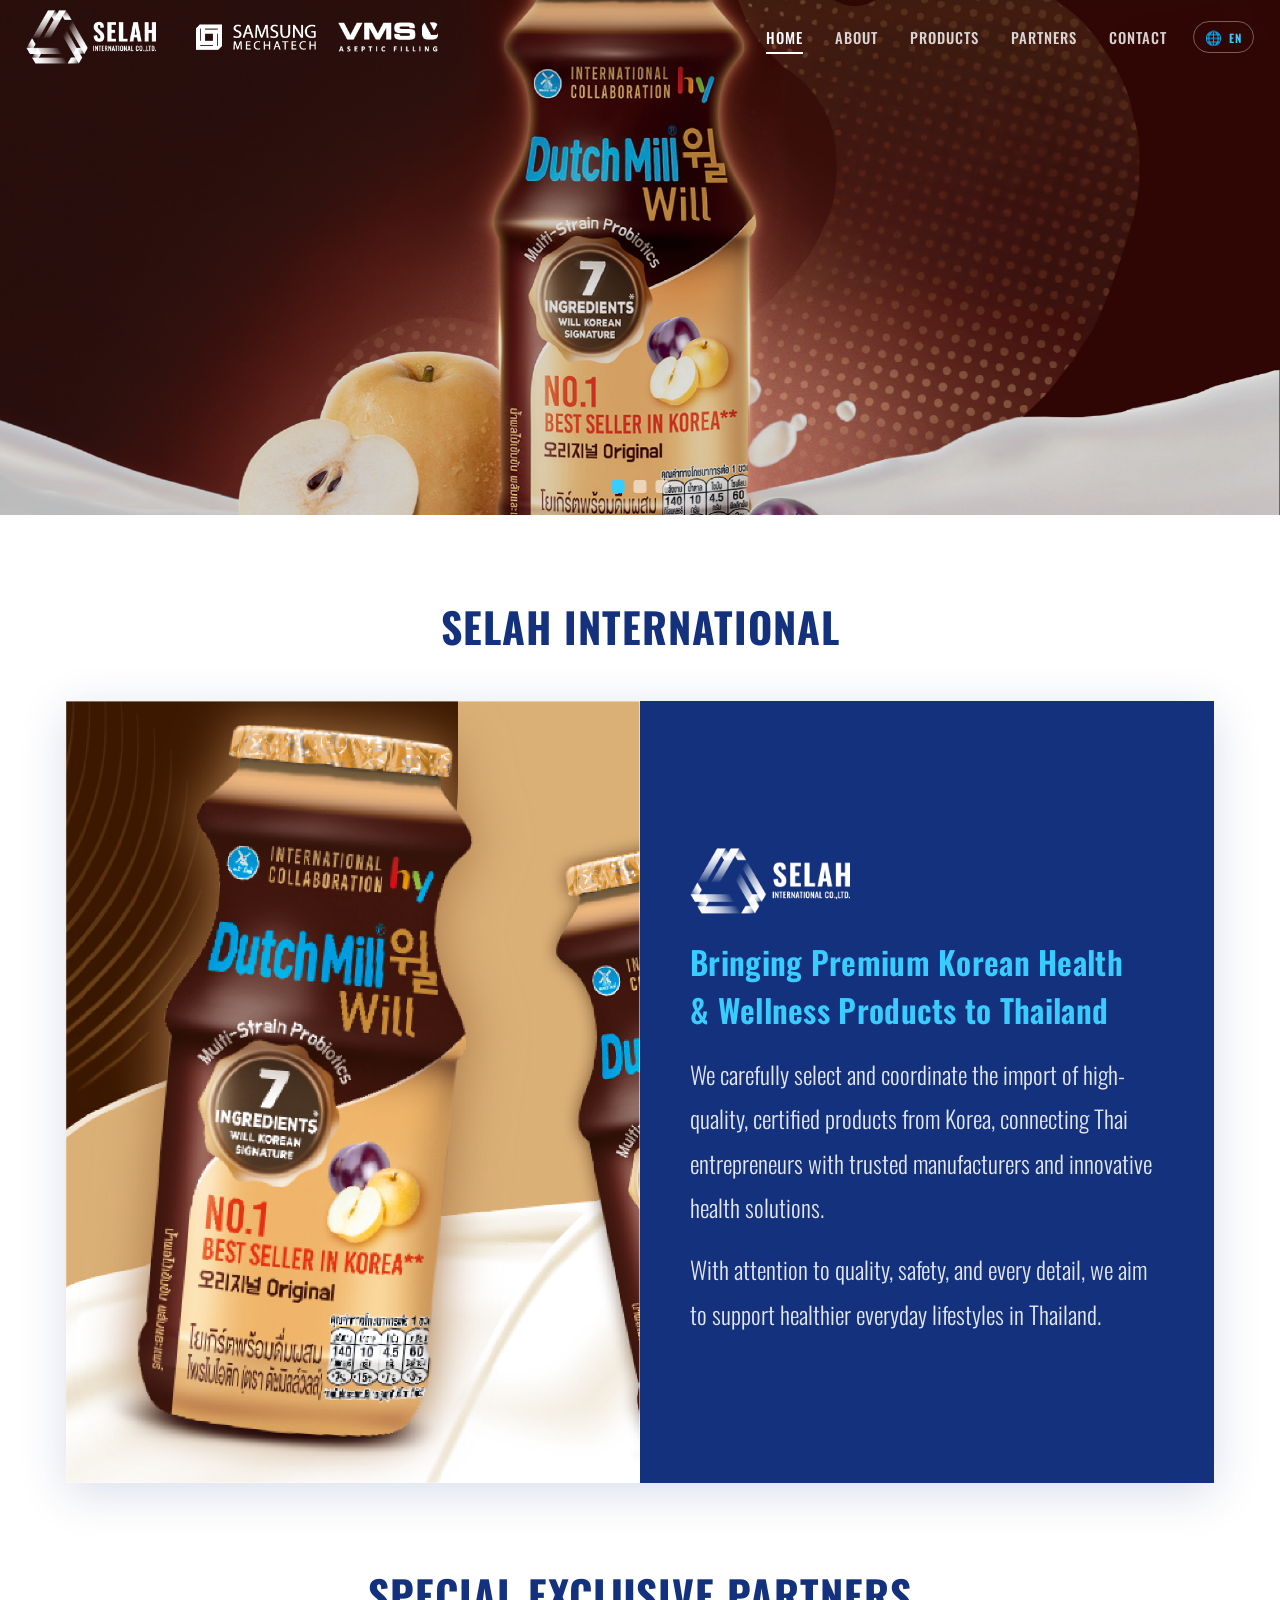
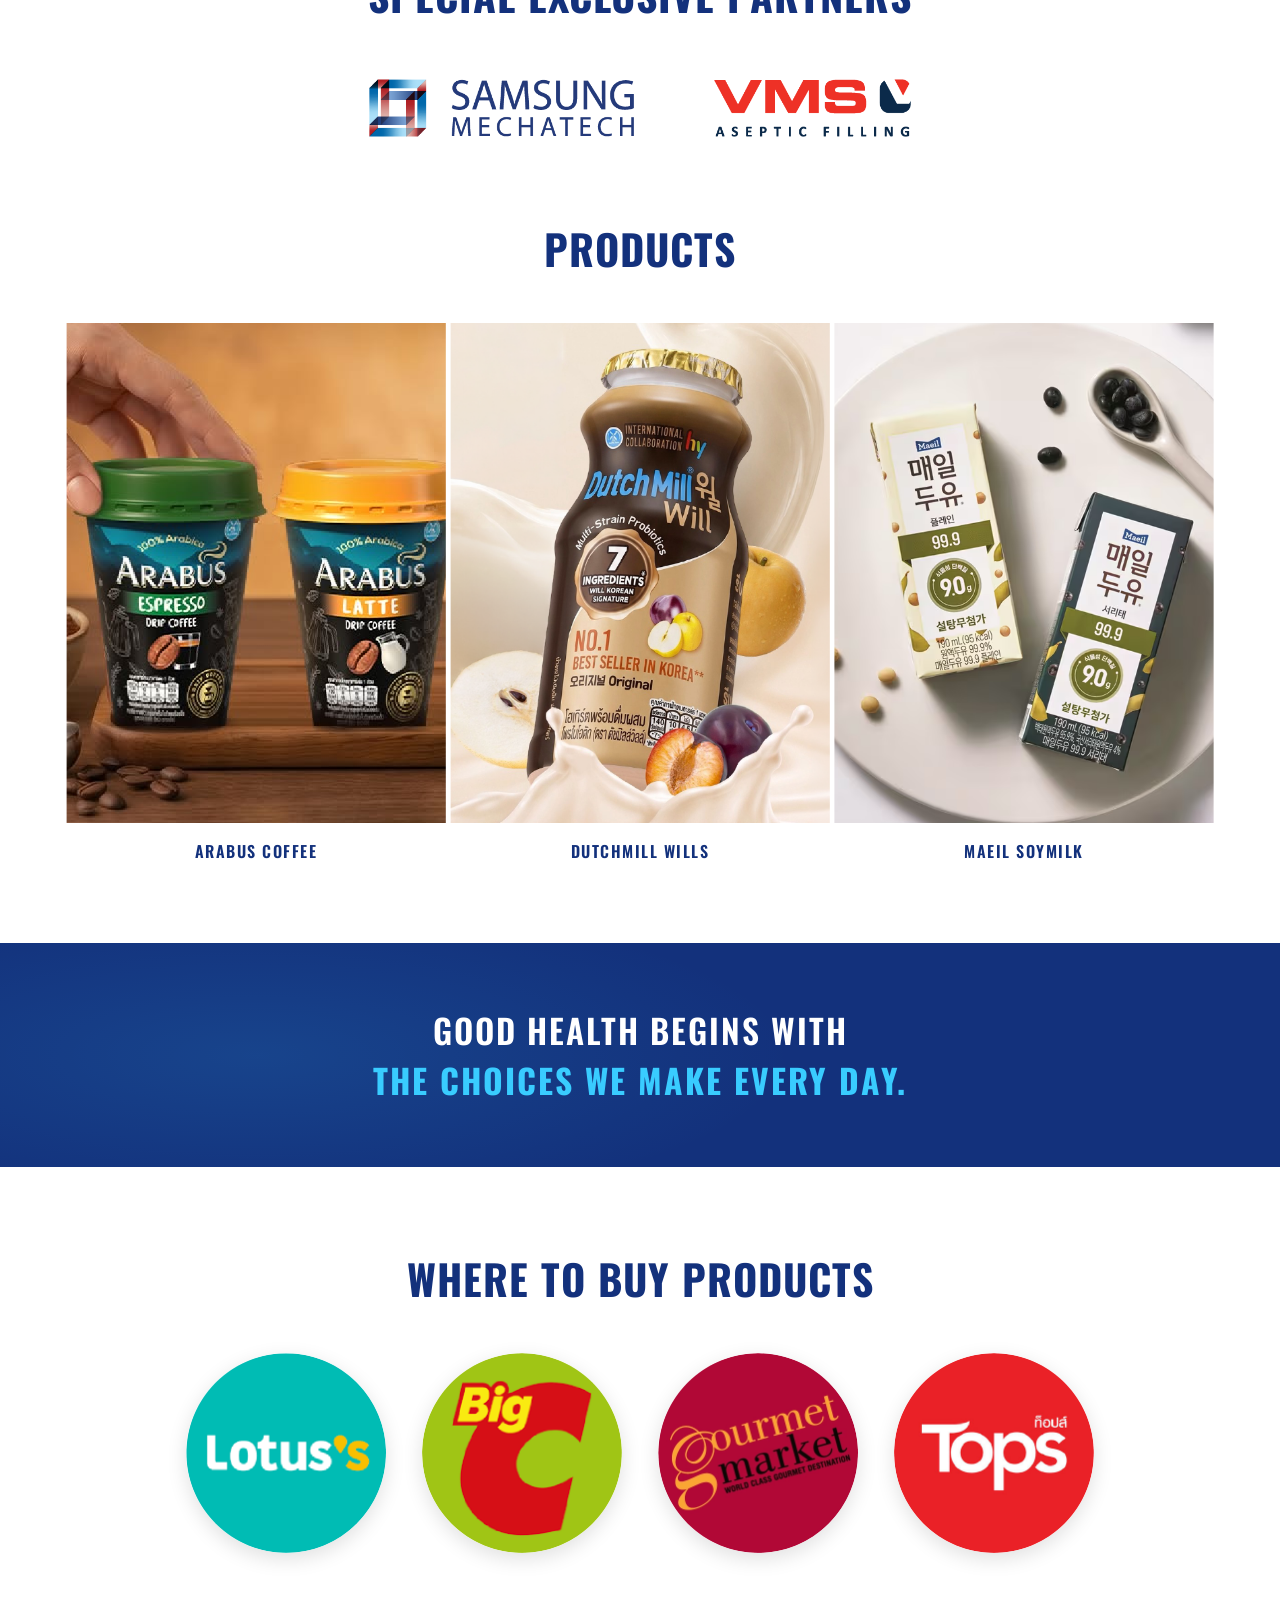
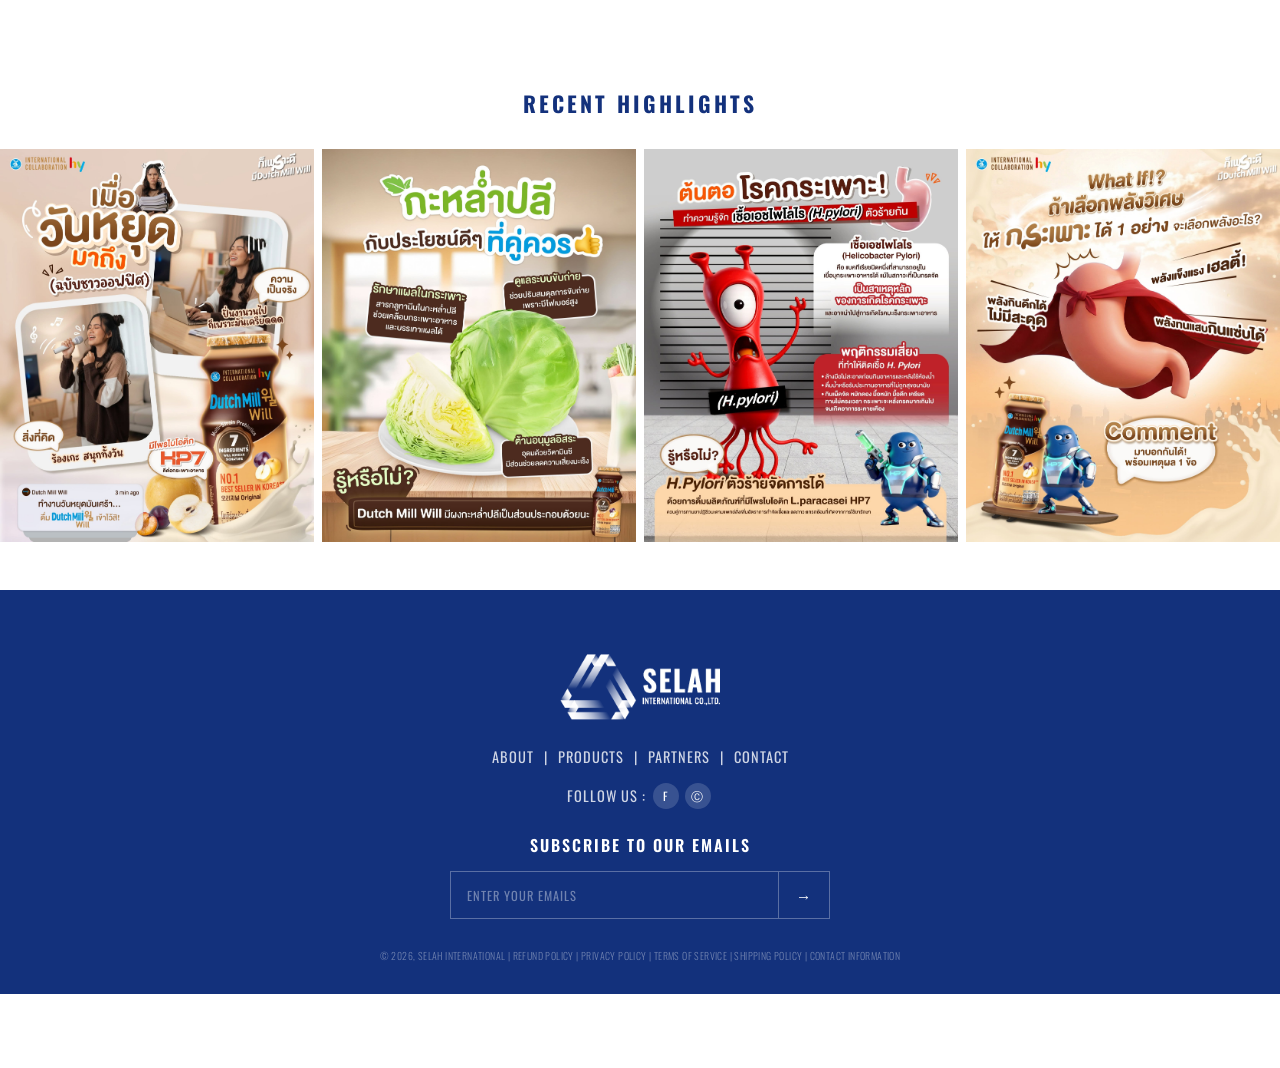
==== commit 69794aab: "Transparent navbar on index hero, solid on scroll - Index page: navbar starts transparent over hero " ====
--- a/index.html
+++ b/index.html
@@ -7,7 +7,7 @@
   <meta name="description" content="Bringing Premium Korean Health & Wellness Products to Thailand">
   <link rel="stylesheet" href="css/style.css">
 </head>
-<body data-page="index">
+<body data-page="index" class="hero-page">
 
 <div id="site-header"></div>
 
@@ -98,12 +98,12 @@
     <div class="highlights-tile"><img data-cms-img="home-ig-2" src="images/feed-2.jpg" alt="" loading="lazy"></div>
     <div class="highlights-tile"><img data-cms-img="home-ig-3" src="images/feed-3.jpg" alt="" loading="lazy"></div>
     <div class="highlights-tile"><img data-cms-img="home-ig-4" src="images/feed-4.jpg" alt="" loading="lazy"></div>
-    <div class="highlights-tile"><img data-cms-img="home-ig-5" src="images/feed-5.jpg" alt="" loading="lazy"></div>
+    <!-- <div class="highlights-tile"><img data-cms-img="home-ig-5" src="images/feed-5.jpg" alt="" loading="lazy"></div>
     <div class="highlights-tile"><img data-cms-img="home-ig-6" src="images/feed-6.jpg" alt="" loading="lazy"></div>
     <div class="highlights-tile"><img data-cms-img="home-ig-7" src="images/feed-7.jpg" alt="" loading="lazy"></div>
     <div class="highlights-tile"><img data-cms-img="home-ig-8" src="images/feed-8.jpg" alt="" loading="lazy"></div>
     <div class="highlights-tile"><img data-cms-img="home-ig-9" src="images/feed-9.jpg" alt="" loading="lazy"></div>
-    <div class="highlights-tile"><img data-cms-img="home-ig-10" src="images/feed-10.jpg" alt="" loading="lazy"></div>
+    <div class="highlights-tile"><img data-cms-img="home-ig-10" src="images/feed-10.jpg" alt="" loading="lazy"></div> -->
   </div>
 </div>
 
--- a/css/style.css
+++ b/css/style.css
@@ -116,11 +116,26 @@
    ============================================================ */
 .navbar {
   background: var(--navy);
-  position: sticky;
+  position: fixed;
   top: 0;
+  left: 0;
+  right: 0;
   z-index: 9000;
   width: 100%;
-  transition: box-shadow 0.3s;
+  transition: background 0.35s, box-shadow 0.3s;
+}
+.navbar.transparent {
+  background: transparent;
+}
+body {
+  padding-top: 74px;
+}
+body.hero-page {
+  padding-top: 0;
+}
+body.hero-page .hero {
+  margin-top: -74px;
+  padding-top: 0;
 }
 .navbar.shadow {
   box-shadow: 0 2px 20px rgba(0, 0, 0, 0.35);
@@ -467,7 +482,7 @@
   transition: transform 7s linear;
 }
 .intro-photo:hover img {
-  transform: scale(1.00);
+  transform: scale(1);
 }
 .intro-card {
   background: var(--navy);
@@ -507,7 +522,7 @@
 }
 .intro-tagline {
   font-family: "Oswald", sans-serif;
-  font-size: 2.0rem;
+  font-size: 2rem;
   font-weight: 600;
   color: var(--blue);
   letter-spacing: 0.3px;
@@ -654,8 +669,8 @@
   flex-wrap: wrap;
 }
 .retail-circle {
-  width: 138px;
-  height: 138px;
+  width: 200px;
+  height: 200px;
   border-radius: 50%;
   overflow: hidden;
   box-shadow: 0 6px 20px rgba(0, 0, 0, 0.12);
@@ -692,11 +707,12 @@
 }
 .highlights-grid {
   display: grid;
-  grid-template-columns: repeat(5, 1fr);
-  gap: 0;
+  grid-template-columns: repeat(4, 1fr);
+  gap: 8px;
+  margin-bottom: 3rem;
 }
 .highlights-tile {
-  aspect-ratio: 1;
+  aspect-ratio: auto;
   overflow: hidden;
   position: relative;
   background: var(--light-gray);
@@ -705,7 +721,9 @@
   width: 100%;
   height: 100%;
   object-fit: cover;
-  transition: transform 0.5s var(--ease), filter 0.3s;
+  transition:
+    transform 0.5s var(--ease),
+    filter 0.3s;
 }
 .highlights-tile:hover img {
   transform: scale(1.1);
@@ -714,7 +732,11 @@
   content: "";
   position: absolute;
   inset: 0;
-  background: linear-gradient(180deg, transparent 40%, rgba(19,49,124,0.35) 100%);
+  background: linear-gradient(
+    180deg,
+    transparent 40%,
+    rgba(19, 49, 124, 0.35) 100%
+  );
   opacity: 0;
   transition: opacity 0.3s;
 }
@@ -1340,14 +1362,14 @@
     grid-template-columns: 1fr 1fr;
   }
   .highlights-grid {
-    grid-template-columns: repeat(3, 1fr);
+    grid-template-columns: repeat(2, 1fr);
   }
   .ep-row {
     gap: 40px;
   }
   .retail-circle {
-    width: 104px;
-    height: 104px;
+    width: 120px;
+    height: 120px;
   }
   .retail-row {
     gap: 18px;
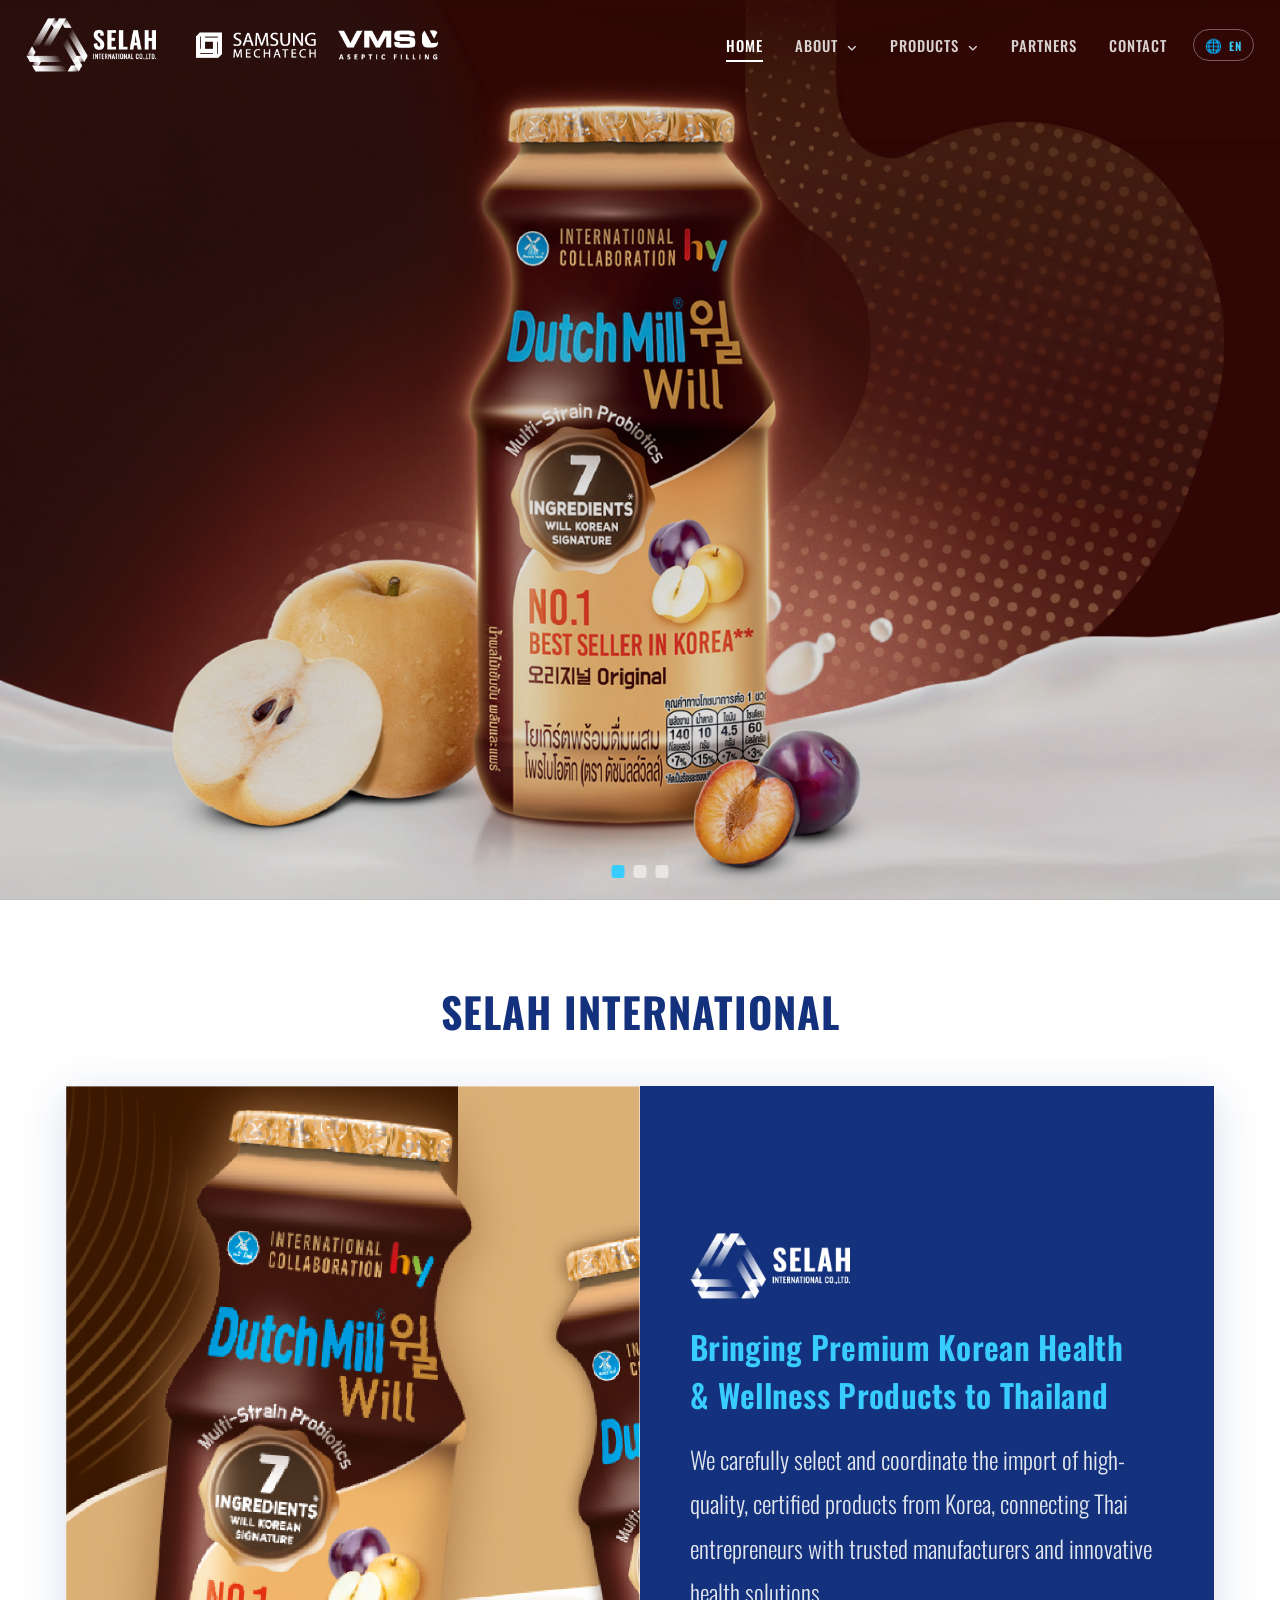
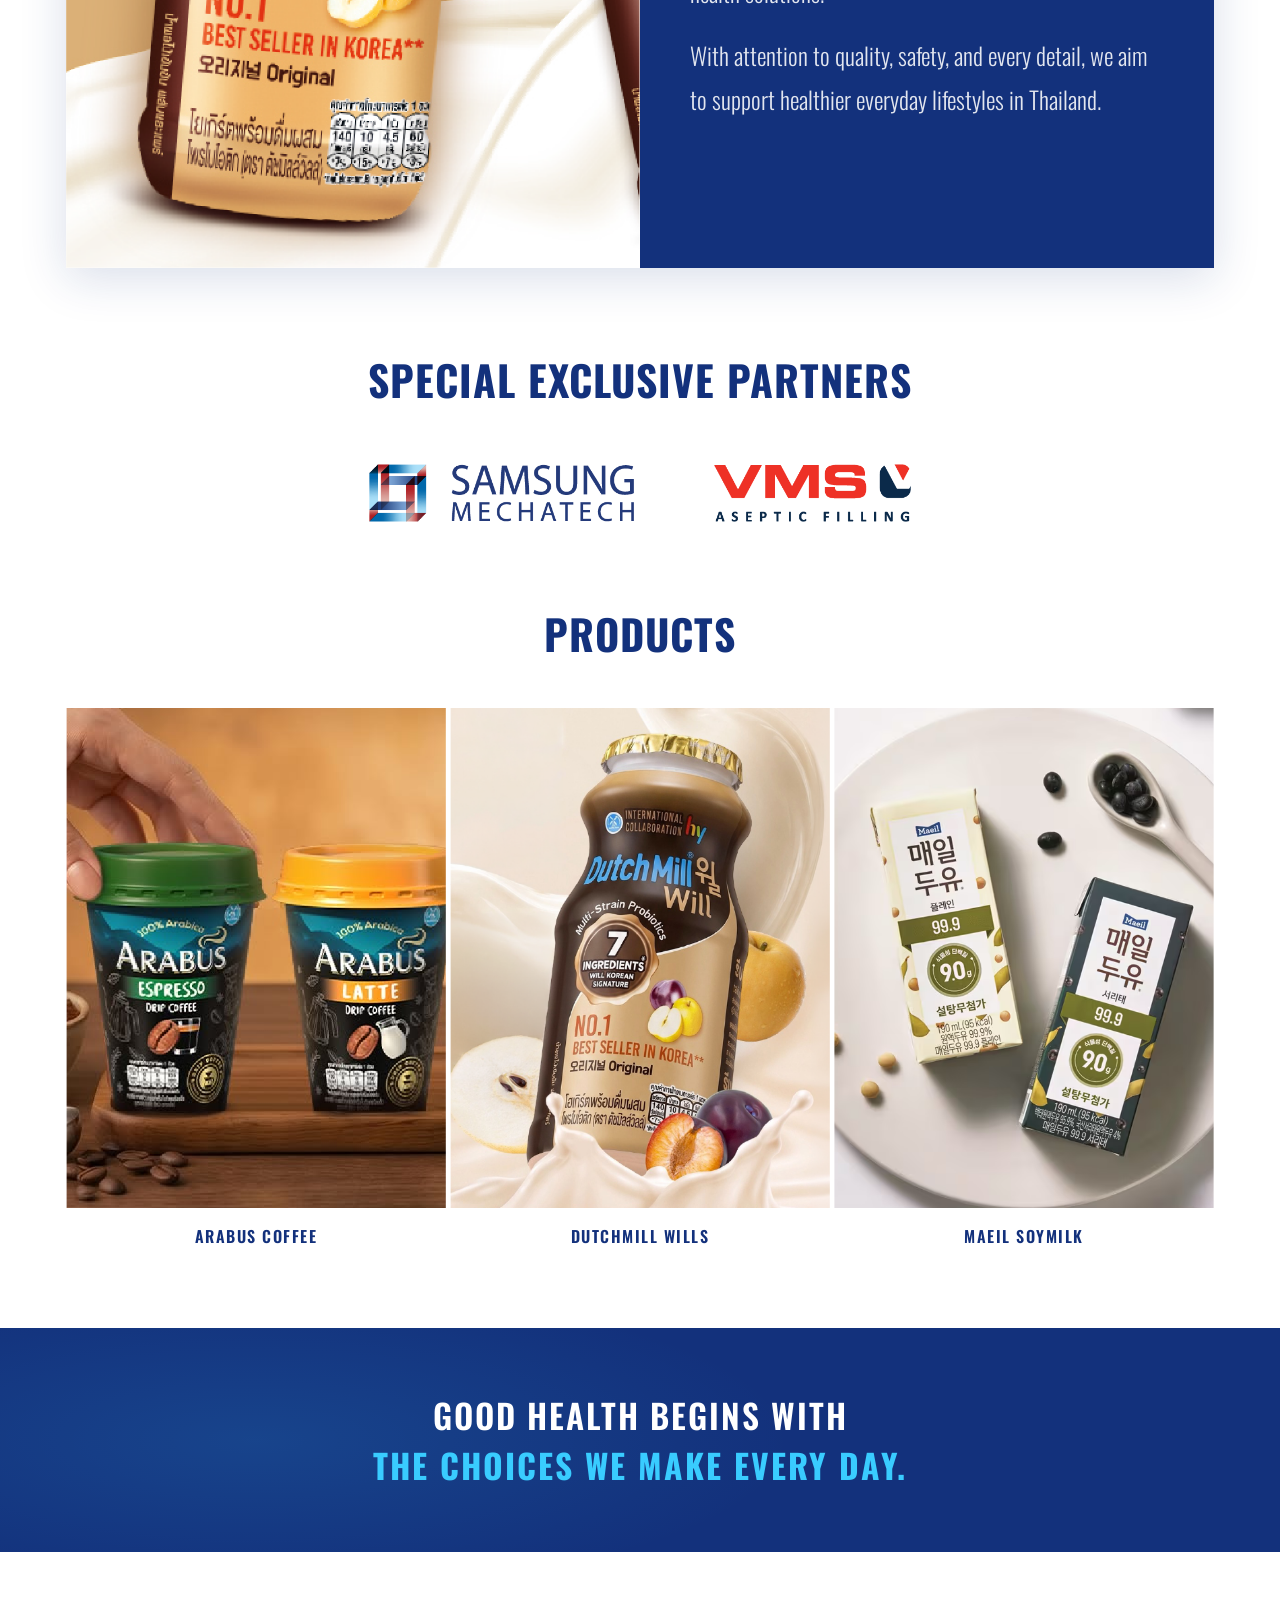
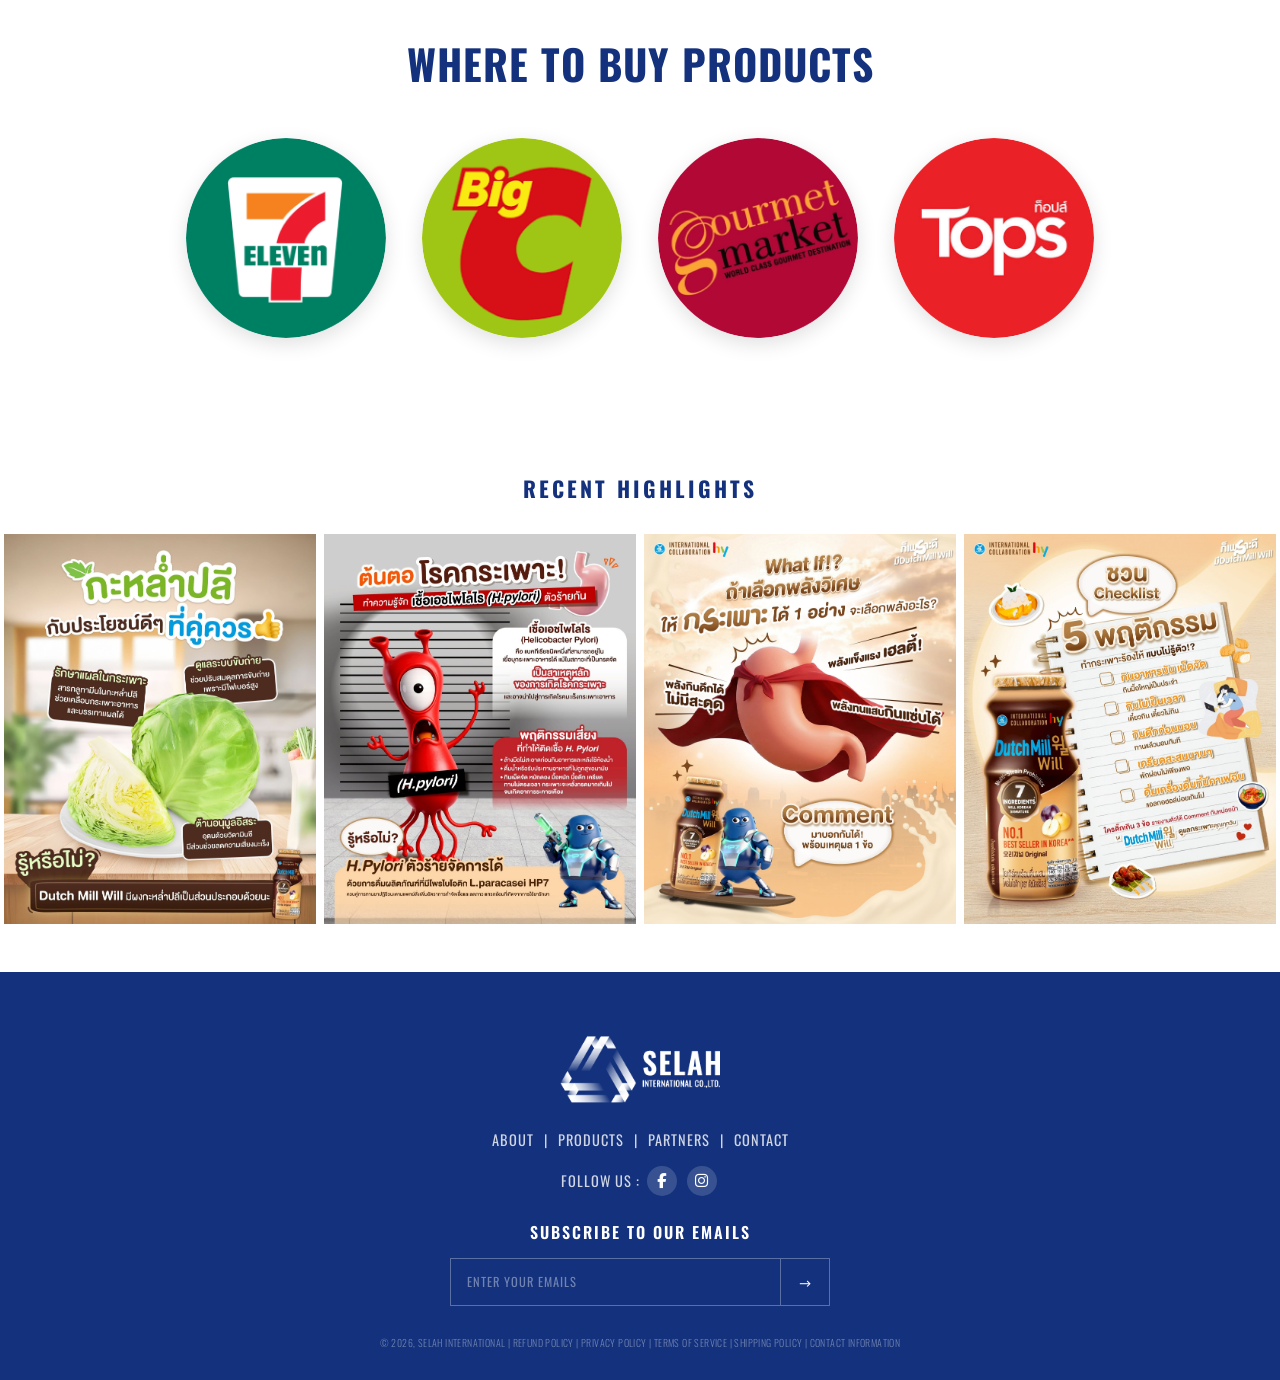
==== commit 8322b3a9: "Full deploy: updated product images, sliders, retail logos, user edits Co-Authored-By: Claude Sonnet" ====
--- a/index.html
+++ b/index.html
@@ -13,9 +13,9 @@
 
 <!-- HERO SLIDER -->
 <section class="hero">
-  <div class="slide on"><div class="slide-bg" data-cms-bg="home-hero-1" style="background-image:url('images/hero1.webp')"></div><div class="slide-shade"></div></div>
-  <div class="slide"><div class="slide-bg" data-cms-bg="home-hero-2" style="background-image:url('images/hero2.webp')"></div><div class="slide-shade"></div></div>
-  <div class="slide"><div class="slide-bg" data-cms-bg="home-hero-3" style="background-image:url('images/hero3.webp')"></div><div class="slide-shade"></div></div>
+  <div class="slide on"><div class="slide-bg" data-cms-bg="home-hero-1" style="background-image:url('images/Asset 45.webp')"></div><div class="slide-shade"></div></div>
+  <div class="slide"><div class="slide-bg" data-cms-bg="home-hero-2" style="background-image:url('images/Asset 44.webp')"></div><div class="slide-shade"></div></div>
+  <div class="slide"><div class="slide-bg" data-cms-bg="home-hero-3" style="background-image:url('images/Asset 43.webp')"></div><div class="slide-shade"></div></div>
   <div class="hero-dots"><span class="hdot on"></span><span class="hdot"></span><span class="hdot"></span></div>
 </section>
 
@@ -82,10 +82,10 @@
   <div class="wrap-md" style="text-align:center">
     <h2 class="sec-title" data-anim="up" data-i18n="retail_title">WHERE TO BUY PRODUCTS</h2>
     <div class="retail-row" data-stagger>
-      <div class="retail-circle" data-anim="scale"><img data-cms-img="home-retail-1" src="images/retail-lotus.webp" alt="Lotus's"></div>
-      <div class="retail-circle" data-anim="scale"><img data-cms-img="home-retail-2" src="images/retail-bigc.webp" alt="Big C"></div>
-      <div class="retail-circle" data-anim="scale"><img data-cms-img="home-retail-3" src="images/retail-gourmet.webp" alt="Gourmet Market"></div>
-      <div class="retail-circle" data-anim="scale"><img data-cms-img="home-retail-4" src="images/retail-tops.webp" alt="Tops"></div>
+      <div class="retail-circle" data-anim="scale"><img data-cms-img="home-retail-1" src="images/seven.webp" alt="seven"></div>
+      <div class="retail-circle" data-anim="scale"><img data-cms-img="home-retail-2" src="images/bigc.webp" alt="Big C"></div>
+      <div class="retail-circle" data-anim="scale"><img data-cms-img="home-retail-3" src="images/gourmet.webp" alt="Gourmet Market"></div>
+      <div class="retail-circle" data-anim="scale"><img data-cms-img="home-retail-4" src="images/tops.webp" alt="Tops"></div>
     </div>
   </div>
 </section>
@@ -93,17 +93,35 @@
 <!-- RECENT HIGHLIGHTS -->
 <div class="highlights-sec">
   <p class="highlights-label" data-anim="up" data-i18n="highlights">RECENT HIGHLIGHTS</p>
-  <div class="highlights-grid">
-    <div class="highlights-tile"><img data-cms-img="home-ig-1" src="images/feed-1.jpg" alt="" loading="lazy"></div>
-    <div class="highlights-tile"><img data-cms-img="home-ig-2" src="images/feed-2.jpg" alt="" loading="lazy"></div>
-    <div class="highlights-tile"><img data-cms-img="home-ig-3" src="images/feed-3.jpg" alt="" loading="lazy"></div>
-    <div class="highlights-tile"><img data-cms-img="home-ig-4" src="images/feed-4.jpg" alt="" loading="lazy"></div>
-    <!-- <div class="highlights-tile"><img data-cms-img="home-ig-5" src="images/feed-5.jpg" alt="" loading="lazy"></div>
-    <div class="highlights-tile"><img data-cms-img="home-ig-6" src="images/feed-6.jpg" alt="" loading="lazy"></div>
-    <div class="highlights-tile"><img data-cms-img="home-ig-7" src="images/feed-7.jpg" alt="" loading="lazy"></div>
-    <div class="highlights-tile"><img data-cms-img="home-ig-8" src="images/feed-8.jpg" alt="" loading="lazy"></div>
-    <div class="highlights-tile"><img data-cms-img="home-ig-9" src="images/feed-9.jpg" alt="" loading="lazy"></div>
-    <div class="highlights-tile"><img data-cms-img="home-ig-10" src="images/feed-10.jpg" alt="" loading="lazy"></div> -->
+  <div class="highlights-marquee">
+    <div class="highlights-track">
+      <!-- SET 1 -->
+      <div class="highlights-set">
+        <div class="highlights-tile"><div class="ht-inner"><img data-cms-img="home-ig-1" src="images/feed-1.jpg" alt="" loading="lazy"></div></div>
+        <div class="highlights-tile"><div class="ht-inner"><img data-cms-img="home-ig-2" src="images/feed-2.jpg" alt="" loading="lazy"></div></div>
+        <div class="highlights-tile"><div class="ht-inner"><img data-cms-img="home-ig-3" src="images/feed-3.jpg" alt="" loading="lazy"></div></div>
+        <div class="highlights-tile"><div class="ht-inner"><img data-cms-img="home-ig-4" src="images/feed-4.jpg" alt="" loading="lazy"></div></div>
+        <div class="highlights-tile"><div class="ht-inner"><img data-cms-img="home-ig-5" src="images/feed-5.jpg" alt="" loading="lazy"></div></div>
+        <div class="highlights-tile"><div class="ht-inner"><img data-cms-img="home-ig-6" src="images/feed-6.jpg" alt="" loading="lazy"></div></div>
+        <div class="highlights-tile"><div class="ht-inner"><img data-cms-img="home-ig-7" src="images/feed-7.jpg" alt="" loading="lazy"></div></div>
+        <div class="highlights-tile"><div class="ht-inner"><img data-cms-img="home-ig-8" src="images/feed-8.jpg" alt="" loading="lazy"></div></div>
+        <div class="highlights-tile"><div class="ht-inner"><img data-cms-img="home-ig-9" src="images/feed-9.jpg" alt="" loading="lazy"></div></div>
+        <div class="highlights-tile"><div class="ht-inner"><img data-cms-img="home-ig-10" src="images/feed-10.jpg" alt="" loading="lazy"></div></div>
+      </div>
+      <!-- SET 2 -->
+      <div class="highlights-set">
+        <div class="highlights-tile"><div class="ht-inner"><img data-cms-img="home-ig-1" src="images/feed-1.jpg" alt="" loading="lazy"></div></div>
+        <div class="highlights-tile"><div class="ht-inner"><img data-cms-img="home-ig-2" src="images/feed-2.jpg" alt="" loading="lazy"></div></div>
+        <div class="highlights-tile"><div class="ht-inner"><img data-cms-img="home-ig-3" src="images/feed-3.jpg" alt="" loading="lazy"></div></div>
+        <div class="highlights-tile"><div class="ht-inner"><img data-cms-img="home-ig-4" src="images/feed-4.jpg" alt="" loading="lazy"></div></div>
+        <div class="highlights-tile"><div class="ht-inner"><img data-cms-img="home-ig-5" src="images/feed-5.jpg" alt="" loading="lazy"></div></div>
+        <div class="highlights-tile"><div class="ht-inner"><img data-cms-img="home-ig-6" src="images/feed-6.jpg" alt="" loading="lazy"></div></div>
+        <div class="highlights-tile"><div class="ht-inner"><img data-cms-img="home-ig-7" src="images/feed-7.jpg" alt="" loading="lazy"></div></div>
+        <div class="highlights-tile"><div class="ht-inner"><img data-cms-img="home-ig-8" src="images/feed-8.jpg" alt="" loading="lazy"></div></div>
+        <div class="highlights-tile"><div class="ht-inner"><img data-cms-img="home-ig-9" src="images/feed-9.jpg" alt="" loading="lazy"></div></div>
+        <div class="highlights-tile"><div class="ht-inner"><img data-cms-img="home-ig-10" src="images/feed-10.jpg" alt="" loading="lazy"></div></div>
+      </div>
+    </div>
   </div>
 </div>
 
--- a/css/style.css
+++ b/css/style.css
@@ -4,7 +4,8 @@
    Light Blue #39CCFF  ·  White #FFFFFF
    ============================================================ */
 
-@import url("https://fonts.googleapis.com/css2?family=Oswald:wght@300;400;500;600;700&family=Sarabun:wght@300;400;500;600;700&display=swap");
+@import url("https://fonts.googleapis.com/css2?family=Anuphan:wght@200;300;400;500;600;700&family=Oswald:wght@200;300;400;500;600;700&display=swap");
+@import url("https://cdnjs.cloudflare.com/ajax/libs/font-awesome/6.5.2/css/all.min.css");
 
 *,
 *::before,
@@ -31,15 +32,15 @@
   scroll-behavior: smooth;
 }
 body {
-  font-family: "Oswald", "Sarabun", sans-serif;
+  font-family: "Oswald", "Anuphan", sans-serif;
   color: var(--body-text);
   background: #fff;
   overflow-x: hidden;
   font-weight: 300;
 }
-/* Thai language uses Sarabun for body legibility */
+/* Thai language uses Anuphan for body legibility */
 html[lang="th"] body {
-  font-family: "Sarabun", "Oswald", sans-serif;
+  font-family: "Anuphan", "Oswald", sans-serif;
 }
 
 a {
@@ -122,7 +123,9 @@
   right: 0;
   z-index: 9000;
   width: 100%;
-  transition: background 0.35s, box-shadow 0.3s;
+  transition:
+    background 0.35s,
+    box-shadow 0.3s;
 }
 .navbar.transparent {
   background: transparent;
@@ -134,7 +137,7 @@
   padding-top: 0;
 }
 body.hero-page .hero {
-  margin-top: -74px;
+  margin-top: 0px;
   padding-top: 0;
 }
 .navbar.shadow {
@@ -144,7 +147,7 @@
   max-width: 1280px;
   margin: 0 auto;
   padding: 0 26px;
-  height: 74px;
+  height: 90px;
   display: flex;
   align-items: center;
   gap: 18px;
@@ -269,6 +272,50 @@
 .nav-links a:hover::after,
 .nav-links a.active::after {
   transform: scaleX(1);
+}
+
+/* Dropdown (Desktop) */
+.has-dropdown {
+  position: relative;
+}
+.dropdown {
+  position: absolute;
+  top: 100%;
+  left: 0;
+  background: var(--navy);
+  min-width: 200px;
+  list-style: none;
+  padding: 8px 0;
+  margin: 0;
+  opacity: 0;
+  visibility: hidden;
+  transform: translateY(10px);
+  transition: all 0.3s var(--ease);
+  box-shadow: 0 10px 30px rgba(0, 0, 0, 0.2);
+  border-radius: 4px;
+}
+.has-dropdown:hover .dropdown {
+  opacity: 1;
+  visibility: visible;
+  transform: translateY(0);
+}
+.dropdown li {
+  display: block;
+}
+.dropdown li a {
+  display: block;
+  padding: 10px 20px;
+  font-size: 0.85rem;
+  color: rgba(255, 255, 255, 0.82);
+  border: none;
+}
+.dropdown li a::after {
+  display: none !important;
+}
+.dropdown li a:hover,  
+.dropdown li a.active {
+  background: #39CCFF;
+  color: #fff;
 }
 
 /* Language toggle */
@@ -370,12 +417,39 @@
   padding-left: 10px;
 }
 
+/* Mobile Dropdown */
+.mob-dropdown {
+  display: flex;
+  flex-direction: column;
+}
+.mob-sub {
+  display: flex;
+  flex-direction: column;
+  background: rgba(0, 0, 0, 0.15);
+  border-left: 2px solid var(--blue);
+  margin: 0 0 10px 10px;
+}
+.mob-sub a {
+  font-size: 1.1rem;
+  padding: 12px 0 12px 16px;
+  color: rgba(255, 255, 255, 0.6);
+  border-bottom: 1px solid rgba(255, 255, 255, 0.04);
+}
+.mob-sub a:last-child {
+  border-bottom: none;
+}
+.mob-sub a:hover,
+.mob-sub a.active {
+  padding-left: 24px;
+  color: #fff;
+}
+
 /* ============================================================
    HERO SLIDER
    ============================================================ */
 .hero {
   position: relative;
-  height: clamp(500px, 46vw, 100vh);
+  height: clamp(500px, 100vh, 100vh);
   overflow: hidden;
   background: var(--maroon);
 }
@@ -690,7 +764,7 @@
 }
 
 /* ============================================================
-   RECENT HIGHLIGHTS — full-bleed grid, 2 rows x 5 cols
+   RECENT HIGHLIGHTS — Marquee Slider
    ============================================================ */
 .highlights-sec {
   padding: 54px 0 0;
@@ -705,42 +779,63 @@
   margin-bottom: 30px;
   text-transform: uppercase;
 }
-.highlights-grid {
-  display: grid;
-  grid-template-columns: repeat(4, 1fr);
-  gap: 8px;
+.highlights-marquee {
+  width: 100%;
+  overflow: hidden;
   margin-bottom: 3rem;
+  position: relative;
+}
+.highlights-track {
+  display: flex;
+  width: max-content;
+  transition: transform 0.5s var(--ease);
+}
+.highlights-track:hover {
+  /* optional: stop sliding visually, handled by JS later if needed */
+}
+.highlights-set {
+  display: flex;
 }
 .highlights-tile {
-  aspect-ratio: auto;
+  /* Exactly 1 image per viewport on mobile, or 4 on desktop?
+     To slide "one image at a time" cleanly with steps, 
+     it's best if we just let it shift by the exact width of one tile. 
+     Let's define tile width explicitly. */
+  width: 25vw; 
+  flex-shrink: 0;
+  padding: 0 4px;
+}
+@media (max-width: 960px) {
+  .highlights-tile { width: 33.333vw; }
+}
+@media (max-width: 600px) {
+  .highlights-tile { width: 50vw; }
+}
+.ht-inner {
+  width: 100%;
+  aspect-ratio: 0;
   overflow: hidden;
   position: relative;
   background: var(--light-gray);
 }
-.highlights-tile img {
+.ht-inner img {
   width: 100%;
   height: 100%;
   object-fit: cover;
-  transition:
-    transform 0.5s var(--ease),
-    filter 0.3s;
-}
-.highlights-tile:hover img {
+  transition: transform 0.5s var(--ease), filter 0.3s;
+}
+.ht-inner:hover img {
   transform: scale(1.1);
 }
-.highlights-tile::after {
+.ht-inner::after {
   content: "";
   position: absolute;
   inset: 0;
-  background: linear-gradient(
-    180deg,
-    transparent 40%,
-    rgba(19, 49, 124, 0.35) 100%
-  );
+  background: linear-gradient(180deg, transparent 40%, rgba(19, 49, 124, 0.35) 100%);
   opacity: 0;
   transition: opacity 0.3s;
 }
-.highlights-tile:hover::after {
+.ht-inner:hover::after {
   opacity: 1;
 }
 
@@ -813,12 +908,12 @@
   display: inline-flex;
   align-items: center;
   justify-content: center;
-  width: 26px;
-  height: 26px;
+  width: 30px;
+  height: 30px;
   border-radius: 50%;
   background: rgba(255, 255, 255, 0.16);
   color: #fff;
-  font-size: 0.72rem;
+  font-size: 15px;
   margin: 0 3px;
   transition:
     background 0.2s,
@@ -884,7 +979,7 @@
    PAGE HERO (about / product)
    ============================================================ */
 .page-hero {
-  height: clamp(280px, 32vw, 460px);
+  height: clamp(500px, 46vw, 800px);
   overflow: hidden;
   position: relative;
   background: #0a1020;
@@ -942,11 +1037,11 @@
   color: rgba(19, 49, 124, 0.55);
 }
 .body-para {
-  text-align: center;
-  font-size: 1rem;
+  text-align: center; 
+  font-size: 1.5rem;
   line-height: 1.9;
   color: var(--navy);
-  max-width: 680px;
+  max-width: 820px;
   margin: 0 auto 20px;
   font-weight: 300;
 }
@@ -958,13 +1053,14 @@
 }
 .about-photo {
   width: 100%;
-  max-height: 460px;
+  max-height: 100%;
   overflow: hidden;
 }
 .about-photo img {
-  width: 100%;
+  width: 80%;
   object-fit: cover;
   object-position: center;
+  place-self: center;
 }
 
 /* Partner showcase (exclusive) */
@@ -1027,7 +1123,7 @@
 }
 .tl-media img {
   width: 100%;
-  aspect-ratio: 4/3;
+  aspect-ratio: 0;
   object-fit: cover;
   transition: transform 0.5s var(--ease);
 }
@@ -1038,23 +1134,24 @@
   text-align: center;
 }
 .tl-info .tl-logo {
-  max-height: 90px;
+  max-height: 150px;
   margin: 0 auto 18px;
   object-fit: contain;
 }
 .tl-info .tl-divider {
-  width: 70%;
-  height: 1px;
-  background: rgba(19, 49, 124, 0.25);
+  width: 100%;
+  height: 3px;
+  background: rgb(19 49 124);
   margin: 18px auto;
 }
 .tl-year {
   font-family: "Oswald", sans-serif;
-  font-size: 1.05rem;
+  font-size: 1.5rem;
   font-weight: 600;
-  letter-spacing: 2px;
+  letter-spacing: 1px;
   color: var(--navy);
   text-transform: uppercase;
+  text-align: end;
 }
 .tl-info a.tl-cta {
   display: inline-block;
@@ -1067,13 +1164,14 @@
   text-transform: uppercase;
   border-bottom: 1px solid var(--blue);
   padding-bottom: 2px;
+  float: right;
 }
 
 /* ============================================================
    PRODUCT DETAIL PAGE
    ============================================================ */
 .prod-hero {
-  height: clamp(300px, 40vw, 540px);
+  height: clamp(500px, 50vw, 800px);
   overflow: hidden;
   position: relative;
   background: var(--maroon);
@@ -1100,21 +1198,21 @@
 }
 .prod-detail-grid {
   display: grid;
-  grid-template-columns: 320px 1fr;
+  grid-template-columns: 450px 1fr;
   gap: 64px;
   align-items: center;
 }
 .prod-detail-grid.reverse .bottle-wrap {
-  order: 2;
+  order: 0;
 }
 .bottle-wrap {
   text-align: center;
 }
 .bottle-wrap img {
-  max-height: 480px;
+  max-height: 100%;
   object-fit: contain;
   margin: 0 auto;
-  filter: drop-shadow(0 14px 34px rgba(0, 0, 0, 0.18));
+  /* filter: drop-shadow(0 14px 34px rgba(0, 0, 0, 0.18)); */
   transition: transform 0.45s var(--ease);
 }
 .bottle-wrap:hover img {
@@ -1124,18 +1222,18 @@
   margin-bottom: 24px;
 }
 .dm-will-logo img {
-  max-height: 90px;
+  max-height: 150px;
   object-fit: contain;
 }
 .prod-lead {
   color: var(--navy);
   font-weight: 600;
-  font-size: 1.05rem;
+  font-size: 2rem;
   line-height: 1.75;
   margin-bottom: 18px;
 }
 .prod-body {
-  font-size: 0.96rem;
+  font-size: 1.5rem;
   color: var(--navy);
   line-height: 1.9;
   font-weight: 300;
@@ -1170,7 +1268,7 @@
 }
 .pb-name {
   font-family: "Oswald", sans-serif;
-  font-size: 1.35rem;
+  font-size: 2rem;
   font-weight: 700;
   letter-spacing: 2px;
   color: var(--navy);
@@ -1178,7 +1276,7 @@
 }
 .pb-url {
   font-family: "Oswald", sans-serif;
-  font-size: 0.92rem;
+  font-size: 1.5rem;
   font-weight: 400;
   letter-spacing: 1.5px;
   color: var(--navy);
@@ -1265,7 +1363,7 @@
     border-color 0.2s;
 }
 html[lang="th"] .cf {
-  font-family: "Sarabun", sans-serif;
+  font-family: "Anuphan", sans-serif;
 }
 .cf::placeholder {
   color: #9fb0d6;
@@ -1361,9 +1459,6 @@
   .products-grid {
     grid-template-columns: 1fr 1fr;
   }
-  .highlights-grid {
-    grid-template-columns: repeat(2, 1fr);
-  }
   .ep-row {
     gap: 40px;
   }
@@ -1426,3 +1521,44 @@
     padding: 16px 50px;
   }
 }
+
+/* ============================================================
+   GLOBAL FONT OVERRIDE FOR THAI LANGUAGE SUPPORT
+   ============================================================ */
+body,
+.brand-name,
+.np-samsung,
+.np-vms,
+.nav-links a,
+.lang-toggle,
+.mob-nav a,
+.sec-title,
+.card-logo-name,
+.intro-tagline,
+.ep-txt,
+.prod-label,
+.banner-l1,
+.banner-l2,
+.highlights-label,
+.foot-logo-name,
+.foot-nav,
+.foot-follow,
+.foot-sub-title,
+.foot-sub-form input,
+.about-title,
+.sep-title,
+.about-logo-texts .al-name,
+.ps-name,
+.ps-url,
+.tl-year,
+.tl-info a.tl-cta,
+.prod-page-title,
+.pb-name,
+.pb-url,
+.ci-name-en,
+.ci-addr-en,
+.ci-row,
+.cf,
+.submit-btn {
+  font-family: "Oswald", "Anuphan", sans-serif !important;
+}
